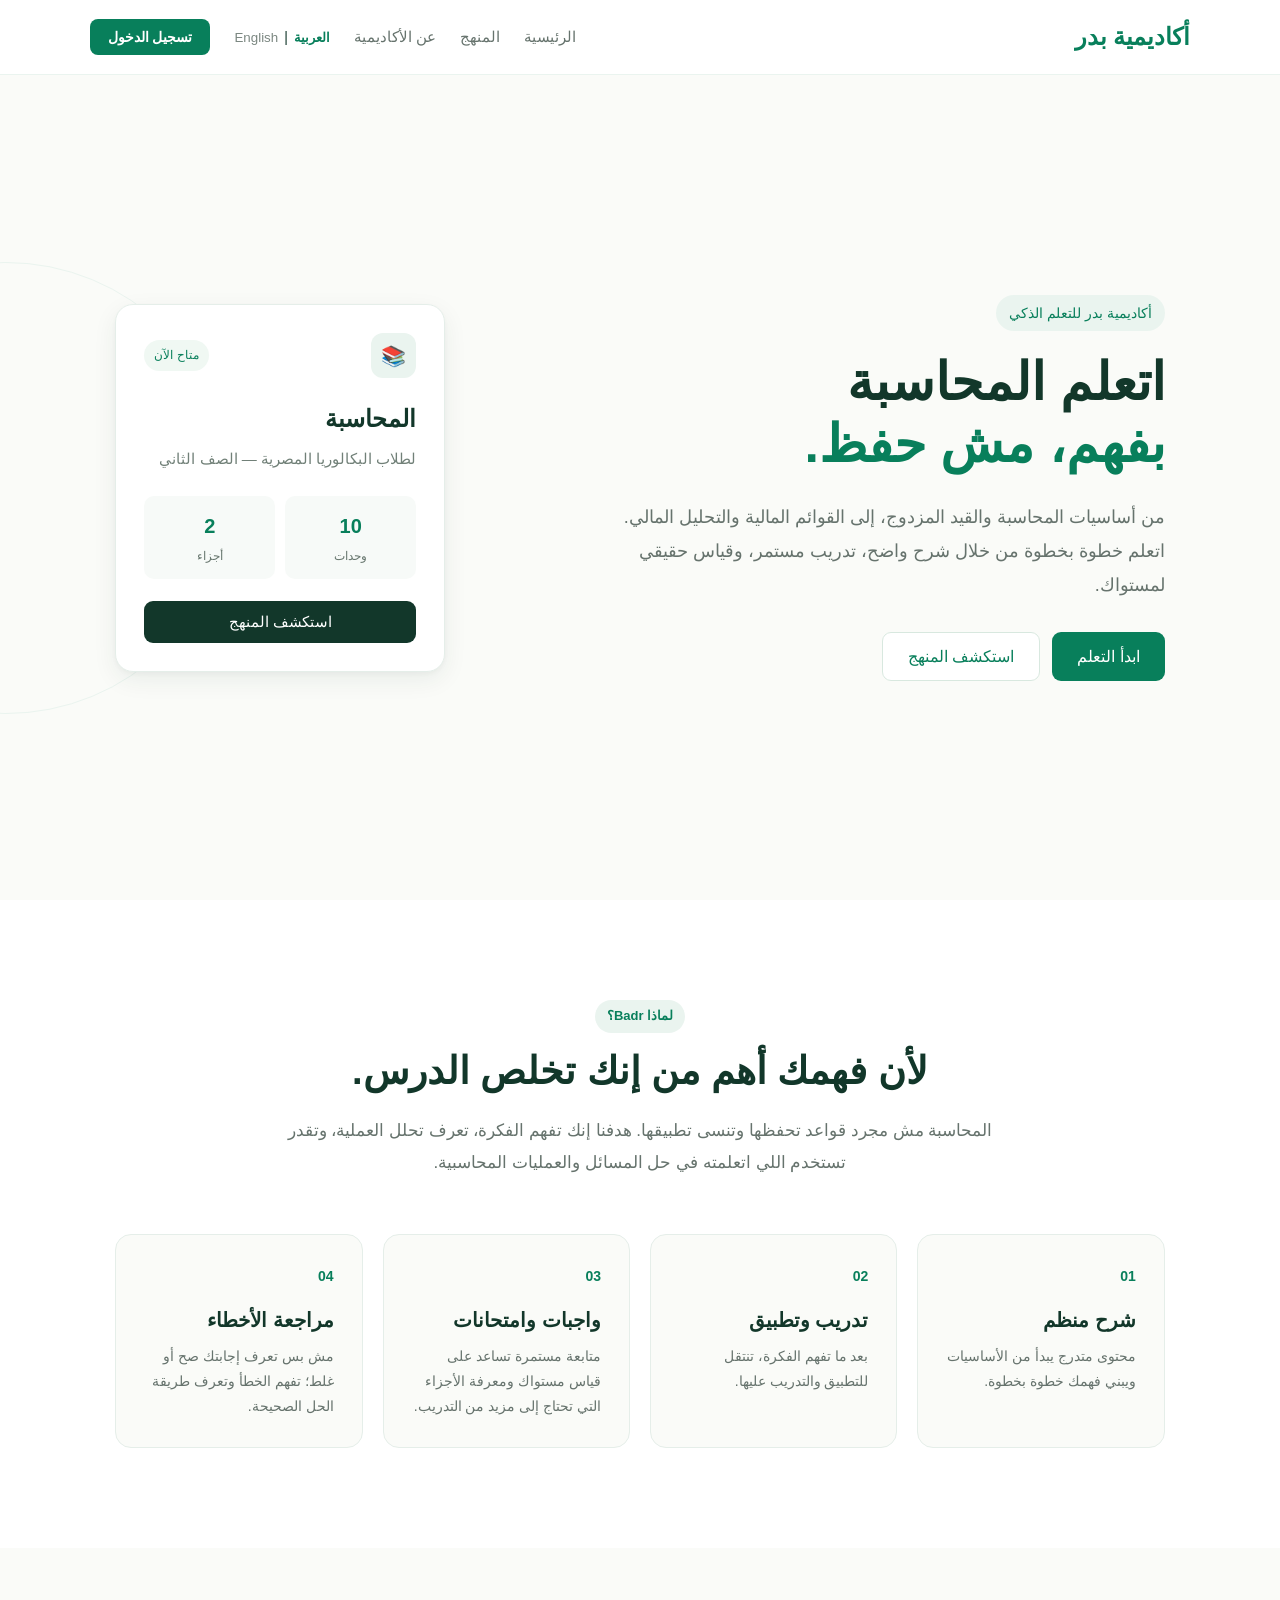
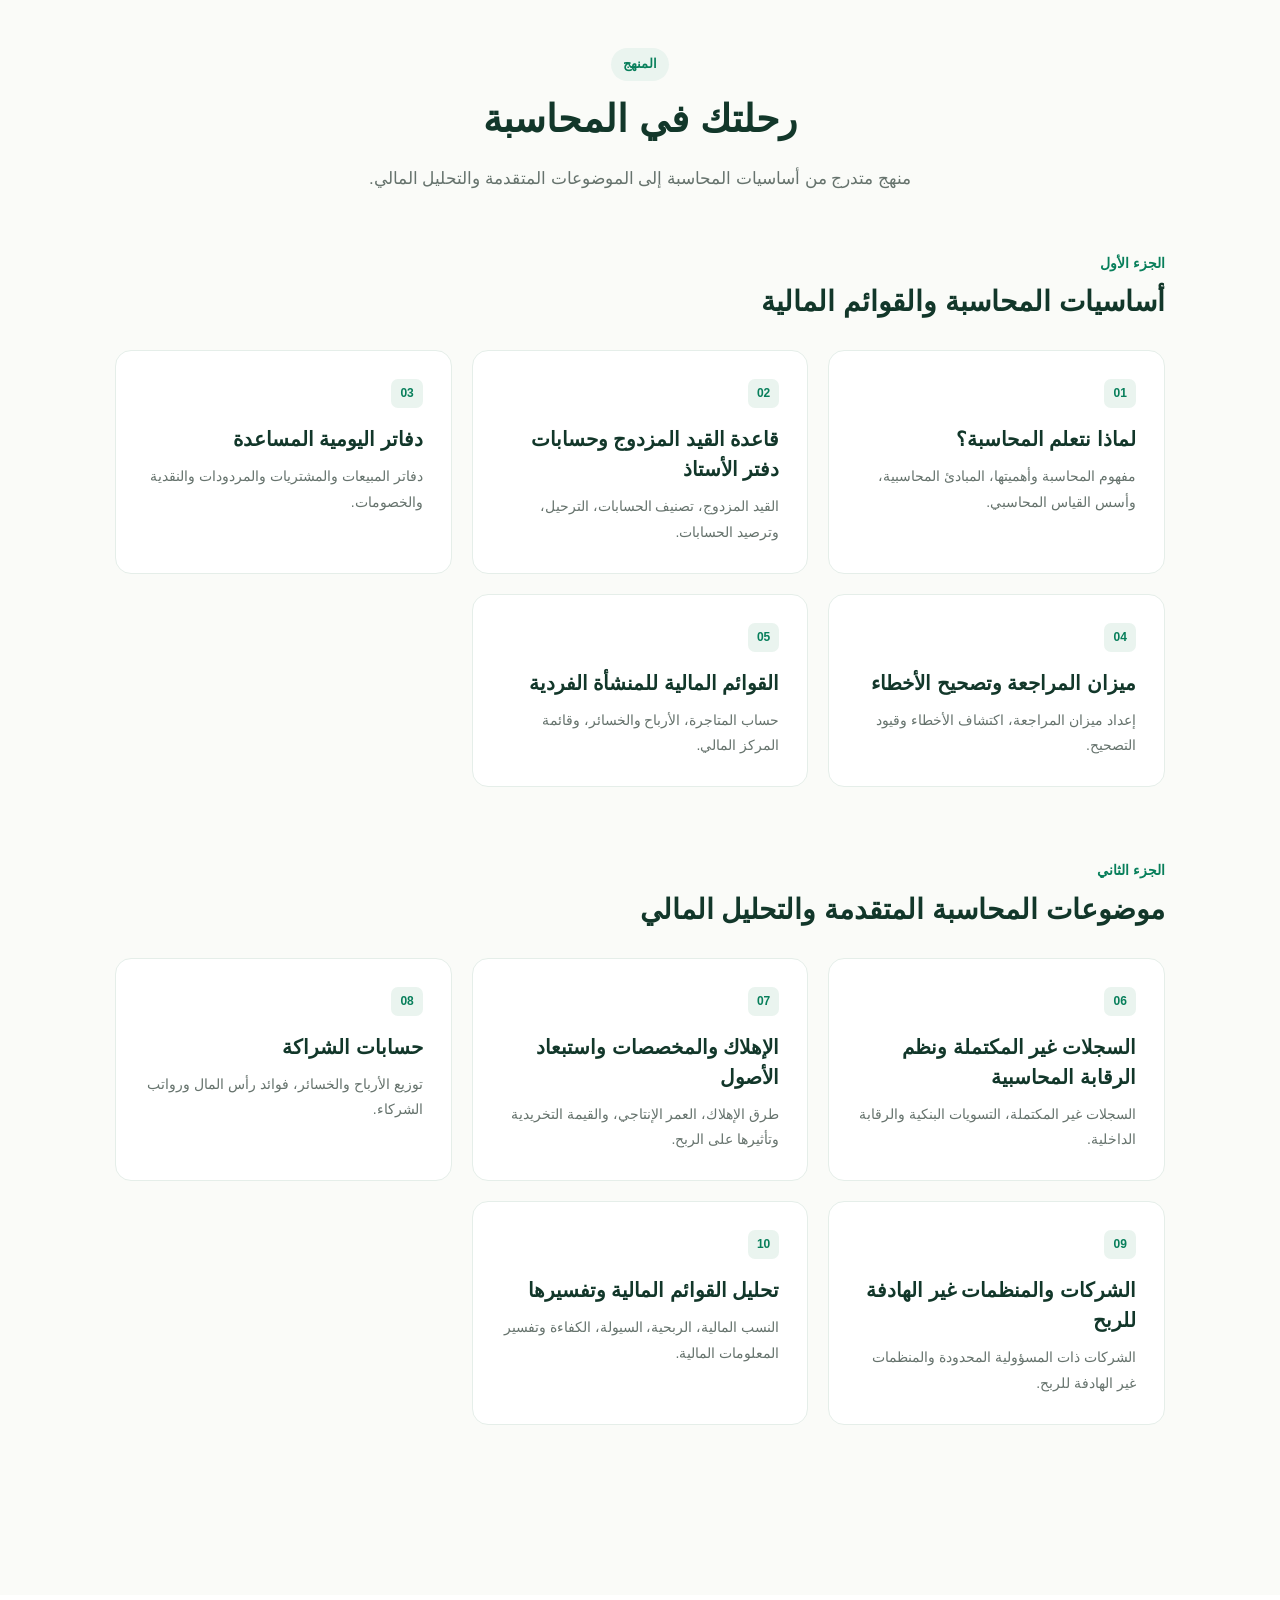
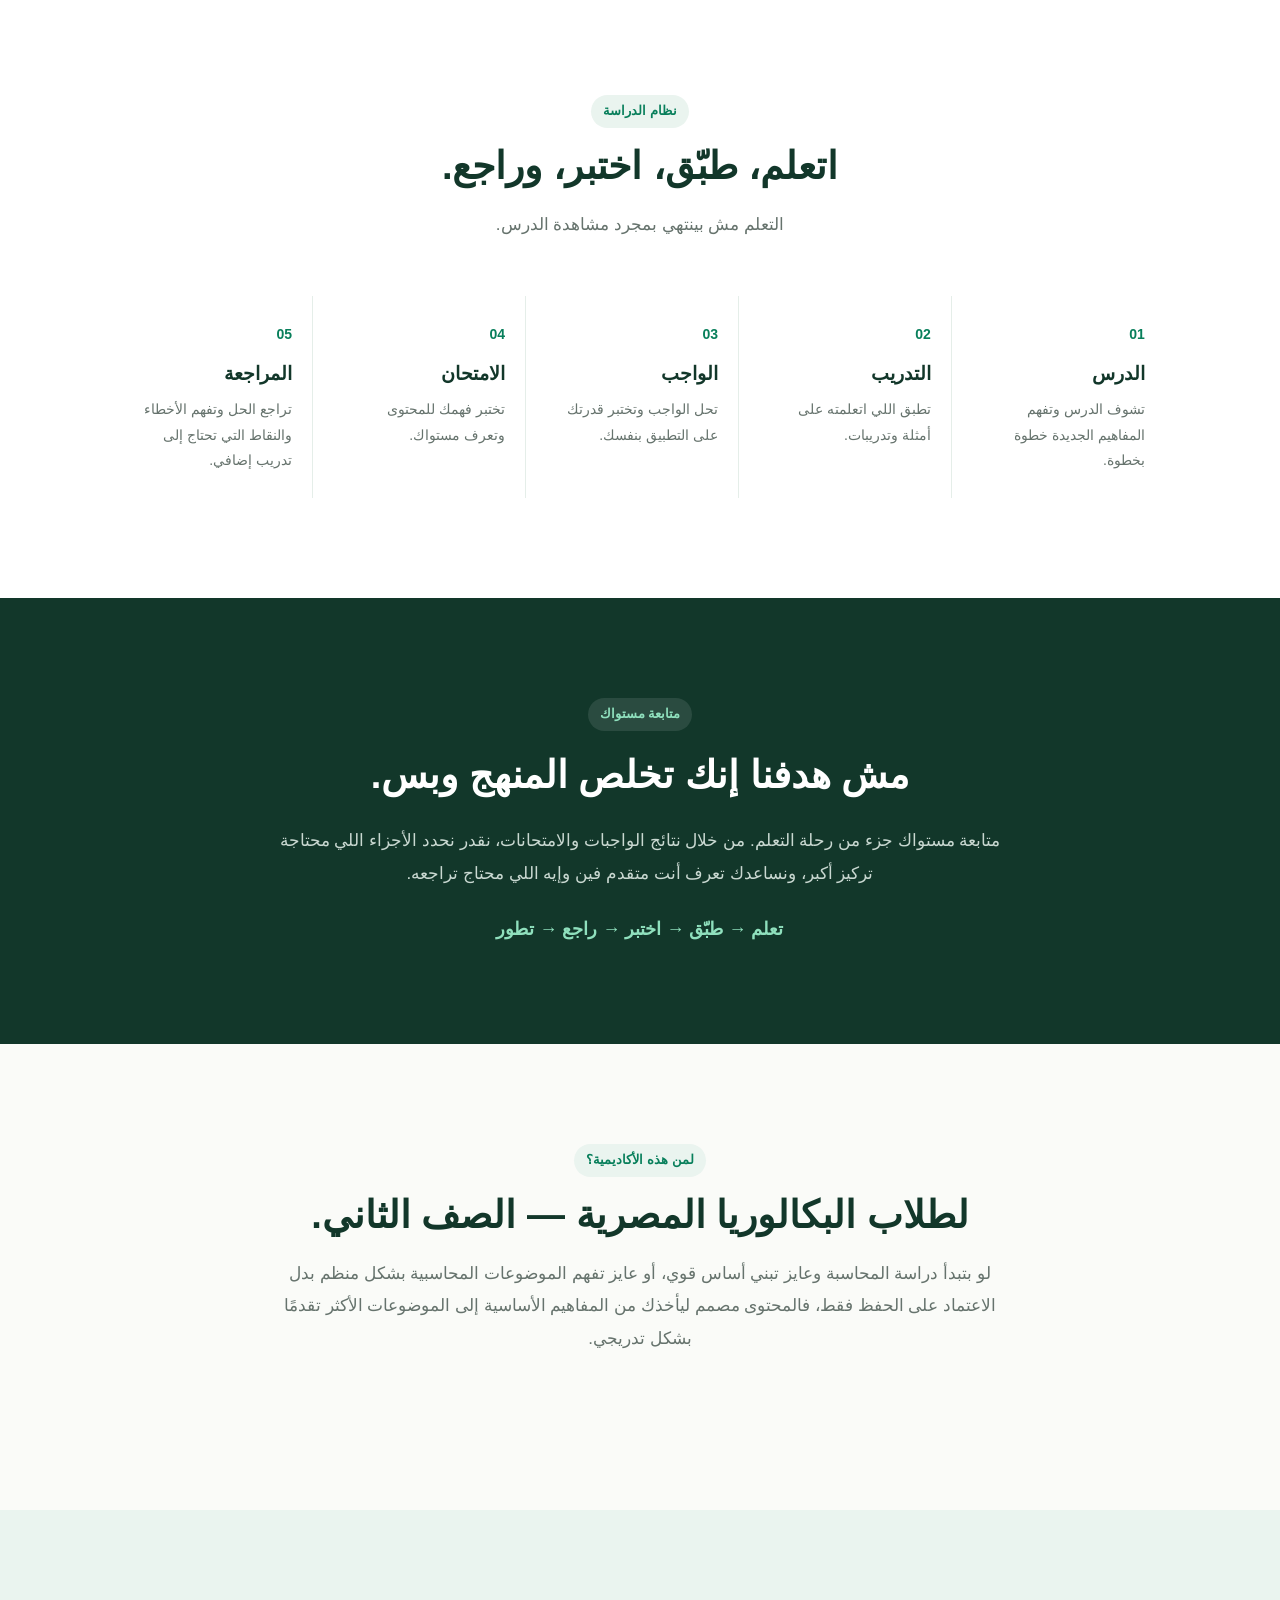
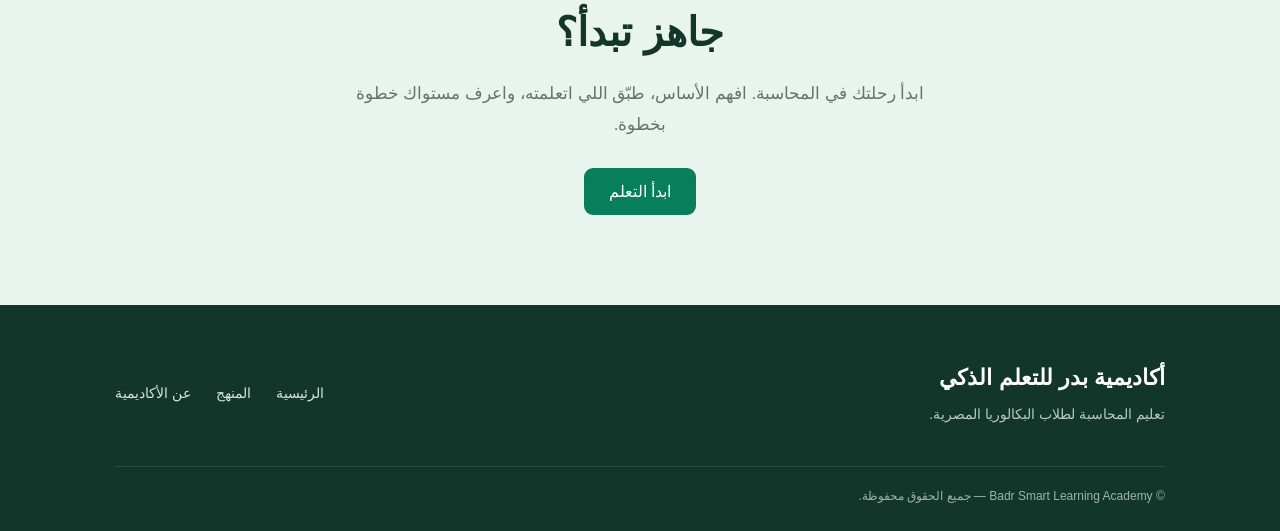
==== index.html @ 712bd7b2 "update index.html" ====
<!DOCTYPE html>
<html lang="ar" dir="rtl">

<head>

    <meta charset="UTF-8">

    <meta name="viewport" content="width=device-width, initial-scale=1.0">

    <title>أكاديمية بدر للتعلم الذكي</title>

    <meta
        name="description"
        content="أكاديمية بدر للتعلم الذكي - تعلم المحاسبة لطلاب البكالوريا المصرية."
    >

    <link rel="stylesheet" href="css/style.css">

</head>


<body>


    <!-- ================================= -->
    <!-- الهيدر -->
    <!-- ================================= -->

    <header>

        <div class="logo">
            أكاديمية بدر
        </div>

        <nav>

            <a href="#home">
                الرئيسية
            </a>

            <a href="#curriculum">
                المنهج
            </a>

            <a href="#about">
                عن الأكاديمية
            </a>

            <div class="language-switcher">

                <button class="language-active">
                    العربية
                </button>

                <span>|</span>

                <button>
                    English
                </button>

            </div>

            <button class="login-button">
                تسجيل الدخول
            </button>

        </nav>

    </header>



    <main>


        <!-- ================================= -->
        <!-- HERO -->
        <!-- ================================= -->

        <!-- مهم: لا نضيف reveal هنا -->
        <!-- لأن الـHero له Animation مستقل بالفعل -->

        <section class="hero" id="home">


            <div class="hero-content">

                <span class="hero-label">
                    أكاديمية بدر للتعلم الذكي
                </span>

                <h1>
                    اتعلم المحاسبة
                    <br>
                    <span>بفهم، مش حفظ.</span>
                </h1>

                <p>
                    من أساسيات المحاسبة والقيد المزدوج،
                    إلى القوائم المالية والتحليل المالي.
                    اتعلم خطوة بخطوة من خلال شرح واضح،
                    تدريب مستمر، وقياس حقيقي لمستواك.
                </p>

                <div class="hero-actions">

                    <button class="primary-button start-learning-button">
    ابدأ التعلم
</button>
                    <button class="secondary-button" id="explore-curriculum">
    استكشف المنهج
                    </button>

                </div>

            </div>



            <div class="hero-card">

                <div class="card-top">

                    <span class="card-icon">
                        📚
                    </span>

                    <span class="card-status">
                        متاح الآن
                    </span>

                </div>

                <h3>
                    المحاسبة
                </h3>

                <p>
                    لطلاب البكالوريا المصرية
                    — الصف الثاني
                </p>

                <div class="course-info">

                    <div>

                        <strong>
                            10
                        </strong>

                        <span>
                            وحدات
                        </span>

                    </div>

                    <div>

                        <strong>
                            2
                        </strong>

                        <span>
                            أجزاء
                        </span>

                    </div>

                </div>

                <button class="card-button" id="explore-curriculum-card">
    استكشف المنهج
</button>

            </div>

        </section>



        <!-- ================================= -->
        <!-- WHY BADR -->
        <!-- ================================= -->

        <section class="why-badr" id="about">


            <div class="section-heading reveal">

                <span class="section-label">
                    لماذا Badr؟
                </span>

                <h2>
                    لأن فهمك أهم من إنك تخلص الدرس.
                </h2>

                <p>
                    المحاسبة مش مجرد قواعد تحفظها وتنسى تطبيقها.
                    هدفنا إنك تفهم الفكرة، تعرف تحلل العملية،
                    وتقدر تستخدم اللي اتعلمته في حل المسائل
                    والعمليات المحاسبية.
                </p>

            </div>



            <div class="features">


                <article class="feature-card reveal reveal-delay-1">

                    <span class="feature-number">
                        01
                    </span>

                    <h3>
                        شرح منظم
                    </h3>

                    <p>
                        محتوى متدرج يبدأ من الأساسيات
                        ويبني فهمك خطوة بخطوة.
                    </p>

                </article>



                <article class="feature-card reveal reveal-delay-2">

                    <span class="feature-number">
                        02
                    </span>

                    <h3>
                        تدريب وتطبيق
                    </h3>

                    <p>
                        بعد ما تفهم الفكرة، تنتقل للتطبيق
                        والتدريب عليها.
                    </p>

                </article>



                <article class="feature-card reveal reveal-delay-3">

                    <span class="feature-number">
                        03
                    </span>

                    <h3>
                        واجبات وامتحانات
                    </h3>

                    <p>
                        متابعة مستمرة تساعد على قياس مستواك
                        ومعرفة الأجزاء التي تحتاج إلى مزيد من التدريب.
                    </p>

                </article>



                <article class="feature-card reveal">

                    <span class="feature-number">
                        04
                    </span>

                    <h3>
                        مراجعة الأخطاء
                    </h3>

                    <p>
                        مش بس تعرف إجابتك صح أو غلط؛
                        تفهم الخطأ وتعرف طريقة الحل الصحيحة.
                    </p>

                </article>

            </div>

        </section>



        <!-- ================================= -->
        <!-- CURRICULUM -->
        <!-- ================================= -->

        <section class="curriculum" id="curriculum">


            <div class="section-heading reveal">

                <span class="section-label">
                    المنهج
                </span>

                <h2>
                    رحلتك في المحاسبة
                </h2>

                <p>
                    منهج متدرج من أساسيات المحاسبة
                    إلى الموضوعات المتقدمة والتحليل المالي.
                </p>

            </div>



            <div class="curriculum-part reveal">

                <div class="part-heading">

                    <span>
                        الجزء الأول
                    </span>

                    <h3>
                        أساسيات المحاسبة والقوائم المالية
                    </h3>

                </div>



                <div class="units-grid">


                    <article class="unit-card reveal reveal-delay-1">

                        <span class="unit-number">
                            01
                        </span>

                        <h3>
                            لماذا نتعلم المحاسبة؟
                        </h3>

                        <p>
                            مفهوم المحاسبة وأهميتها،
                            المبادئ المحاسبية، وأسس القياس المحاسبي.
                        </p>

                    </article>



                    <article class="unit-card reveal reveal-delay-2">

                        <span class="unit-number">
                            02
                        </span>

                        <h3>
                            قاعدة القيد المزدوج وحسابات دفتر الأستاذ
                        </h3>

                        <p>
                            القيد المزدوج، تصنيف الحسابات،
                            الترحيل، وترصيد الحسابات.
                        </p>

                    </article>



                    <article class="unit-card reveal reveal-delay-3">

                        <span class="unit-number">
                            03
                        </span>

                        <h3>
                            دفاتر اليومية المساعدة
                        </h3>

                        <p>
                            دفاتر المبيعات والمشتريات والمردودات
                            والنقدية والخصومات.
                        </p>

                    </article>



                    <article class="unit-card reveal">

                        <span class="unit-number">
                            04
                        </span>

                        <h3>
                            ميزان المراجعة وتصحيح الأخطاء
                        </h3>

                        <p>
                            إعداد ميزان المراجعة،
                            اكتشاف الأخطاء وقيود التصحيح.
                        </p>

                    </article>



                    <article class="unit-card reveal">

                        <span class="unit-number">
                            05
                        </span>

                        <h3>
                            القوائم المالية للمنشأة الفردية
                        </h3>

                        <p>
                            حساب المتاجرة، الأرباح والخسائر،
                            وقائمة المركز المالي.
                        </p>

                    </article>

                </div>

            </div>



            <div class="curriculum-part reveal">

                <div class="part-heading">

                    <span>
                        الجزء الثاني
                    </span>

                    <h3>
                        موضوعات المحاسبة المتقدمة والتحليل المالي
                    </h3>

                </div>



                <div class="units-grid">


                    <article class="unit-card reveal reveal-delay-1">

                        <span class="unit-number">
                            06
                        </span>

                        <h3>
                            السجلات غير المكتملة ونظم الرقابة المحاسبية
                        </h3>

                        <p>
                            السجلات غير المكتملة،
                            التسويات البنكية والرقابة الداخلية.
                        </p>

                    </article>



                    <article class="unit-card reveal reveal-delay-2">

                        <span class="unit-number">
                            07
                        </span>

                        <h3>
                            الإهلاك والمخصصات واستبعاد الأصول
                        </h3>

                        <p>
                            طرق الإهلاك، العمر الإنتاجي،
                            والقيمة التخريدية وتأثيرها على الربح.
                        </p>

                    </article>



                    <article class="unit-card reveal reveal-delay-3">

                        <span class="unit-number">
                            08
                        </span>

                        <h3>
                            حسابات الشراكة
                        </h3>

                        <p>
                            توزيع الأرباح والخسائر،
                            فوائد رأس المال ورواتب الشركاء.
                        </p>

                    </article>



                    <article class="unit-card reveal">

                        <span class="unit-number">
                            09
                        </span>

                        <h3>
                            الشركات والمنظمات غير الهادفة للربح
                        </h3>

                        <p>
                            الشركات ذات المسؤولية المحدودة
                            والمنظمات غير الهادفة للربح.
                        </p>

                    </article>



                    <article class="unit-card reveal">

                        <span class="unit-number">
                            10
                        </span>

                        <h3>
                            تحليل القوائم المالية وتفسيرها
                        </h3>

                        <p>
                            النسب المالية، الربحية، السيولة،
                            الكفاءة وتفسير المعلومات المالية.
                        </p>

                    </article>

                </div>

            </div>

        </section>



        <!-- ================================= -->
        <!-- STUDY SYSTEM -->
        <!-- ================================= -->

        <section class="study-system">


            <div class="section-heading reveal">

                <span class="section-label">
                    نظام الدراسة
                </span>

                <h2>
                    اتعلم، طبّق، اختبر، وراجع.
                </h2>

                <p>
                    التعلم مش بينتهي بمجرد مشاهدة الدرس.
                </p>

            </div>



            <div class="study-steps">


                <article class="study-step reveal reveal-delay-1">

                    <span>
                        01
                    </span>

                    <h3>
                        الدرس
                    </h3>

                    <p>
                        تشوف الدرس وتفهم المفاهيم الجديدة
                        خطوة بخطوة.
                    </p>

                </article>



                <article class="study-step reveal reveal-delay-2">

                    <span>
                        02
                    </span>

                    <h3>
                        التدريب
                    </h3>

                    <p>
                        تطبق اللي اتعلمته على أمثلة وتدريبات.
                    </p>

                </article>



                <article class="study-step reveal reveal-delay-3">

                    <span>
                        03
                    </span>

                    <h3>
                        الواجب
                    </h3>

                    <p>
                        تحل الواجب وتختبر قدرتك
                        على التطبيق بنفسك.
                    </p>

                </article>



                <article class="study-step reveal">

                    <span>
                        04
                    </span>

                    <h3>
                        الامتحان
                    </h3>

                    <p>
                        تختبر فهمك للمحتوى وتعرف مستواك.
                    </p>

                </article>



                <article class="study-step reveal">

                    <span>
                        05
                    </span>

                    <h3>
                        المراجعة
                    </h3>

                    <p>
                        تراجع الحل وتفهم الأخطاء
                        والنقاط التي تحتاج إلى تدريب إضافي.
                    </p>

                </article>

            </div>

        </section>



        <!-- ================================= -->
        <!-- PROGRESS -->
        <!-- ================================= -->

        <section class="progress-section">


            <div class="progress-content reveal">

                <span class="section-label">
                    متابعة مستواك
                </span>

                <h2>
                    مش هدفنا إنك تخلص المنهج وبس.
                </h2>

                <p>
                    متابعة مستواك جزء من رحلة التعلم.
                    من خلال نتائج الواجبات والامتحانات،
                    نقدر نحدد الأجزاء اللي محتاجة تركيز أكبر،
                    ونساعدك تعرف أنت متقدم فين وإيه اللي محتاج تراجعه.
                </p>

                <strong>
                    تعلم → طبّق → اختبر → راجع → تطور
                </strong>

            </div>

        </section>



        <!-- ================================= -->
        <!-- WHO IS IT FOR -->
        <!-- ================================= -->

        <section class="students-section">


            <div class="section-heading reveal">

                <span class="section-label">
                    لمن هذه الأكاديمية؟
                </span>

                <h2>
                    لطلاب البكالوريا المصرية — الصف الثاني.
                </h2>

                <p>
                    لو بتبدأ دراسة المحاسبة وعايز تبني أساس قوي،
                    أو عايز تفهم الموضوعات المحاسبية بشكل منظم
                    بدل الاعتماد على الحفظ فقط، فالمحتوى مصمم
                    ليأخذك من المفاهيم الأساسية إلى الموضوعات
                    الأكثر تقدمًا بشكل تدريجي.
                </p>

            </div>

        </section>



        <!-- ================================= -->
        <!-- CTA -->
        <!-- ================================= -->

        <section class="final-cta reveal">

            <h2>
                جاهز تبدأ؟
            </h2>

            <p>
                ابدأ رحلتك في المحاسبة.
                افهم الأساس، طبّق اللي اتعلمته،
                واعرف مستواك خطوة بخطوة.
            </p>

            <button class="primary-button start-learning-button">
    ابدأ التعلم
</button>

        </section>


    </main>



    <!-- ================================= -->
    <!-- FOOTER -->
    <!-- ================================= -->

    <footer>

        <div class="footer-brand">

            <h3>
                أكاديمية بدر للتعلم الذكي
            </h3>

            <p>
                تعليم المحاسبة لطلاب البكالوريا المصرية.
            </p>

        </div>



        <div class="footer-links">

            <a href="#home">
                الرئيسية
            </a>

            <a href="#curriculum">
                المنهج
            </a>

            <a href="#about">
                عن الأكاديمية
            </a>

        </div>



        <div class="footer-bottom">

            <p>
                © Badr Smart Learning Academy — جميع الحقوق محفوظة.
            </p>

        </div>

    </footer>

  <!-- ================================= -->
<!-- LOGIN MODAL -->
<!-- ================================= -->

<div class="auth-modal" id="auth-modal">

    <div class="auth-overlay" id="auth-overlay"></div>

    <div class="auth-card">

        <button class="auth-close" id="auth-close">
            ×
        </button>

        <span class="section-label">
            أكاديمية بدر
        </span>

        <h2>
            ابدأ رحلتك في المحاسبة
        </h2>

        <p>
            سجل دخولك للوصول إلى دروسك وواجباتك ونتائجك.
        </p>

        <form id="login-form">

            <label for="student-email">
                البريد الإلكتروني
            </label>

            <input
                type="email"
                id="student-email"
                placeholder="أدخل بريدك الإلكتروني"
                required
            >

            <label for="student-password">
                كلمة المرور
            </label>

            <input
                type="password"
                id="student-password"
                placeholder="أدخل كلمة المرور"
                required
            >

            <button
                type="submit"
                class="primary-button auth-submit"
            >
                تسجيل الدخول
            </button>

        </form>

        <p class="auth-note">
            ليس لديك حساب؟ سيتم فتح التسجيل قريبًا.
        </p>

    </div>

</div>
  

    <script src="js/app.js"></script>

</body>
</html>
---- css/style.css ----
/* ================================================= */
/* 1. الإعدادات الأساسية */
/* ================================================= */

* {
    box-sizing: border-box;
}

html {
    scroll-behavior: smooth;
}

body {
    margin: 0;
    background-color: #FAFBF8;
    color: #12372A;
    font-family: Arial, sans-serif;
    line-height: 1.6;
}


/* ================================================= */
/* 2. الهيدر */
/* ================================================= */

header {
    position: sticky;
    top: 0;
    z-index: 1000;

    background-color: rgba(255, 255, 255, 0.96);

    padding: 18px 7%;

    display: flex;
    justify-content: space-between;
    align-items: center;

    border-bottom: 1px solid #EAF4EF;

    backdrop-filter: blur(10px);

    animation: headerReveal 0.55s ease forwards;
}

.logo {
    font-size: 24px;
    font-weight: bold;
    color: #087F5B;
}

nav {
    display: flex;
    align-items: center;
    gap: 24px;
}

nav > a {
    text-decoration: none;
    color: #66736D;
    font-size: 15px;

    transition: color 0.2s ease;
}

nav > a:hover {
    color: #087F5B;
}


/* ================================================= */
/* 3. اللغة */
/* ================================================= */

.language-switcher {
    display: flex;
    align-items: center;
    gap: 6px;

    font-size: 14px;
}

.language-switcher button {
    background: none;
    border: none;
    padding: 0;

    cursor: pointer;

    color: #7B8781;
    font-family: inherit;

    transition: color 0.2s ease;
}

.language-switcher button:hover,
.language-switcher .language-active {
    color: #087F5B;
}

.language-switcher .language-active {
    font-weight: bold;
}


/* ================================================= */
/* 4. الأزرار العامة */
/* ================================================= */

button {
    font-family: inherit;
}


/* زر ابدأ التعلم */

.primary-button {
    background-color: #087F5B;
    color: white;

    border: none;

    padding: 14px 25px;

    border-radius: 9px;

    font-size: 16px;
    cursor: pointer;

    transition:
        background-color 0.2s ease,
        transform 0.2s ease,
        box-shadow 0.2s ease;
}

.primary-button:hover {
    background-color: #066B4D;

    transform: translateY(-2px);

    box-shadow:
        0 8px 18px rgba(8, 127, 91, 0.18);
}

.primary-button:active {
    transform: translateY(0);
}


/* زر استكشف المنهج */

.secondary-button {
    background-color: white;
    color: #087F5B;

    border: 1px solid #D8E8DF;

    padding: 14px 25px;

    border-radius: 9px;

    font-size: 16px;
    cursor: pointer;

    transition:
        background-color 0.2s ease,
        transform 0.2s ease,
        box-shadow 0.2s ease;
}

.secondary-button:hover {
    background-color: #F0F7F3;

    transform: translateY(-2px);

    box-shadow:
        0 6px 14px rgba(18, 55, 42, 0.06);
}


/* ================================================= */
/* 5. زر تسجيل الدخول في الـNavbar */
/* ================================================= */

.login-button {
    background-color: #087F5B;
    color: white;

    border: none;

    padding: 10px 18px;

    border-radius: 8px;

    font-size: 14px;
    font-weight: 600;

    cursor: pointer;

    transition:
        background-color 0.2s ease,
        transform 0.2s ease,
        box-shadow 0.2s ease;
}

.login-button:hover {
    background-color: #066B4D;

    transform: translateY(-2px);

    box-shadow:
        0 6px 14px rgba(8, 127, 91, 0.16);
}

.login-button:active {
    transform: translateY(0);
}


/* ================================================= */
/* 6. Hero */
/* ================================================= */

.hero {
    min-height: calc(100vh - 75px);

    display: flex;
    align-items: center;
    justify-content: space-between;

    gap: 80px;

    padding: 70px 9%;

    position: relative;
    overflow: hidden;
}

.hero::before {
    content: "";

    position: absolute;

    width: 450px;
    height: 450px;

    border: 1px solid #EAF4EF;

    border-radius: 50%;

    left: -220px;
    top: 50%;

    transform: translateY(-50%);

    pointer-events: none;
}

.hero-content {
    max-width: 620px;

    position: relative;
    z-index: 1;
}

.hero-label {
    display: inline-block;

    background-color: #EAF4EF;
    color: #087F5B;

    padding: 7px 13px;

    border-radius: 20px;

    font-size: 14px;

    margin-bottom: 20px;

    opacity: 0;

    animation:
        fadeUp 0.55s ease forwards;

    animation-delay: 0.15s;
}

.hero h1 {
    margin: 0;

    font-size: 52px;

    line-height: 1.2;

    color: #12372A;

    opacity: 0;

    animation:
        fadeUp 0.55s ease forwards;

    animation-delay: 0.25s;
}

.hero h1 span {
    color: #087F5B;
}

.hero-content > p {
    font-size: 18px;

    line-height: 1.9;

    color: #66736D;

    max-width: 550px;

    margin: 24px 0 30px;

    opacity: 0;

    animation:
        fadeUp 0.55s ease forwards;

    animation-delay: 0.35s;
}

.hero-actions {
    display: flex;

    gap: 12px;

    opacity: 0;

    animation:
        fadeUp 0.55s ease forwards;

    animation-delay: 0.45s;
}


/* ================================================= */
/* 7. Hero Card */
/* ================================================= */

.hero-card {
    width: 330px;

    flex-shrink: 0;

    background-color: white;

    padding: 28px;

    border-radius: 18px;

    border: 1px solid #E5EEE9;

    box-shadow:
        0 8px 25px rgba(18, 55, 42, 0.07),
        0 2px 6px rgba(18, 55, 42, 0.04);

    opacity: 0;

    animation:
        cardReveal 0.65s ease forwards;

    animation-delay: 0.3s;

    transition:
        transform 0.25s ease,
        box-shadow 0.25s ease;
}

.hero-card:hover {
    transform: translateY(-5px);

    box-shadow:
        0 14px 35px rgba(18, 55, 42, 0.10),
        0 4px 10px rgba(18, 55, 42, 0.05);
}

.card-top {
    display: flex;

    align-items: center;
    justify-content: space-between;

    margin-bottom: 22px;
}

.card-icon {
    width: 45px;
    height: 45px;

    display: flex;
    align-items: center;
    justify-content: center;

    background-color: #EAF4EF;

    border-radius: 12px;

    font-size: 20px;
}

.card-status {
    color: #087F5B;

    background-color: #F0F8F3;

    padding: 6px 10px;

    border-radius: 20px;

    font-size: 12px;
}

.hero-card h3 {
    margin: 0 0 8px;

    font-size: 24px;

    color: #12372A;
}

.hero-card > p {
    margin: 0 0 25px;

    color: #718078;

    font-size: 15px;
}

.course-info {
    display: flex;

    gap: 10px;

    margin-bottom: 22px;
}

.course-info > div {
    flex: 1;

    background-color: #F7FAF8;

    padding: 14px;

    border-radius: 10px;

    text-align: center;
}

.course-info strong {
    display: block;

    font-size: 20px;

    color: #087F5B;

    margin-bottom: 5px;
}

.course-info span {
    display: block;

    font-size: 12px;

    color: #68776F;

    line-height: 1.5;
}

.card-button {
    width: 100%;

    padding: 12px;

    background-color: #12372A;

    color: white;

    border: none;

    border-radius: 9px;

    cursor: pointer;

    font-size: 15px;

    transition:
        background-color 0.2s ease,
        transform 0.2s ease;
}

.card-button:hover {
    background-color: #1C4A39;

    transform: translateY(-2px);
}


/* ================================================= */
/* 8. إعدادات الـSections المشتركة */
/* ================================================= */

.why-badr,
.curriculum,
.study-system,
.progress-section,
.students-section {
    padding: 100px 9%;
}

.section-heading {
    max-width: 720px;

    margin: 0 auto 55px;

    text-align: center;
}

.section-label {
    display: inline-block;

    color: #087F5B;

    background-color: #EAF4EF;

    padding: 6px 12px;

    border-radius: 20px;

    font-size: 13px;

    font-weight: bold;

    margin-bottom: 14px;
}

.section-heading h2 {
    margin: 0 0 18px;

    color: #12372A;

    font-size: 38px;

    line-height: 1.3;
}

.section-heading > p {
    margin: 0;

    color: #66736D;

    font-size: 17px;

    line-height: 1.9;
}


/* ================================================= */
/* 9. لماذا Badr */
/* ================================================= */

.why-badr {
    background-color: white;
}

.features {
    display: grid;

    grid-template-columns: repeat(4, 1fr);

    gap: 20px;
}

.feature-card {
    padding: 28px;

    border: 1px solid #E5EEE9;

    border-radius: 16px;

    background-color: #FAFBF8;

    transition:
        transform 0.25s ease,
        box-shadow 0.25s ease;
}

.feature-card:hover {
    transform: translateY(-5px);

    box-shadow:
        0 12px 28px rgba(18, 55, 42, 0.07);
}

.feature-number {
    color: #087F5B;

    font-weight: bold;

    font-size: 14px;
}

.feature-card h3 {
    margin: 15px 0 8px;

    font-size: 20px;

    color: #12372A;
}

.feature-card p {
    margin: 0;

    color: #66736D;

    line-height: 1.8;

    font-size: 14px;
}


/* ================================================= */
/* 10. المنهج */
/* ================================================= */

.curriculum {
    background-color: #FAFBF8;
}

.curriculum-part {
    margin-bottom: 70px;
}

.part-heading {
    margin-bottom: 25px;
}

.part-heading > span {
    color: #087F5B;

    font-size: 14px;

    font-weight: bold;
}

.part-heading h3 {
    margin: 5px 0 0;

    font-size: 28px;

    color: #12372A;
}

.units-grid {
    display: grid;

    grid-template-columns: repeat(3, 1fr);

    gap: 20px;
}

.unit-card {
    background-color: white;

    padding: 28px;

    border: 1px solid #E5EEE9;

    border-radius: 16px;

    transition:
        transform 0.25s ease,
        box-shadow 0.25s ease;
}

.unit-card:hover {
    transform: translateY(-5px);

    box-shadow:
        0 12px 28px rgba(18, 55, 42, 0.07);
}

.unit-number {
    display: inline-block;

    color: #087F5B;

    background-color: #EAF4EF;

    padding: 5px 9px;

    border-radius: 7px;

    font-size: 12px;

    font-weight: bold;
}

.unit-card h3 {
    margin: 16px 0 10px;

    font-size: 20px;

    line-height: 1.5;

    color: #12372A;
}

.unit-card p {
    margin: 0;

    color: #66736D;

    font-size: 14px;

    line-height: 1.8;
}


/* ================================================= */
/* 11. نظام الدراسة */
/* ================================================= */

.study-system {
    background-color: white;
}

.study-steps {
    display: grid;

    grid-template-columns: repeat(5, 1fr);

    gap: 15px;
}

.study-step {
    padding: 25px 20px;

    border-right: 1px solid #E5EEE9;
}

.study-step:first-child {
    border-right: none;
}

.study-step > span {
    color: #087F5B;

    font-weight: bold;

    font-size: 14px;
}

.study-step h3 {
    margin: 12px 0 8px;

    color: #12372A;

    font-size: 19px;
}

.study-step p {
    margin: 0;

    color: #66736D;

    font-size: 14px;

    line-height: 1.8;
}


/* ================================================= */
/* 12. متابعة المستوى */
/* ================================================= */

.progress-section {
    background-color: #12372A;

    color: white;

    position: relative;

    overflow: hidden;
}

.progress-content {
    max-width: 750px;

    margin: auto;

    text-align: center;
}

.progress-content .section-label {
    background-color: rgba(255, 255, 255, 0.1);

    color: #8FE0BD;
}

.progress-content h2 {
    margin: 0 0 20px;

    font-size: 38px;
}

.progress-content p {
    color: #C9D8D1;

    font-size: 17px;

    line-height: 1.9;

    margin-bottom: 25px;
}

.progress-content strong {
    color: #8FE0BD;

    font-size: 18px;
}


/* ================================================= */
/* 13. لمن الأكاديمية؟ */
/* ================================================= */

.students-section {
    background-color: #FAFBF8;
}


/* ================================================= */
/* 14. CTA النهائي */
/* ================================================= */

.final-cta {
    padding: 90px 9%;

    text-align: center;

    background-color: #EAF4EF;
}

.final-cta h2 {
    margin: 0 0 15px;

    color: #12372A;

    font-size: 40px;
}

.final-cta p {
    max-width: 600px;

    margin: 0 auto 28px;

    color: #66736D;

    font-size: 17px;

    line-height: 1.8;
}


/* ================================================= */
/* 15. Footer */
/* ================================================= */

footer {
    background-color: #12372A;

    color: white;

    padding: 55px 9% 25px;

    display: grid;

    grid-template-columns: 1fr auto;

    gap: 40px;
}

.footer-brand h3 {
    margin: 0 0 8px;

    font-size: 22px;
}

.footer-brand p {
    margin: 0;

    color: #B8C9C1;

    font-size: 14px;
}

.footer-links {
    display: flex;

    gap: 25px;

    align-items: center;
}

.footer-links a {
    color: #D6E3DD;

    text-decoration: none;

    font-size: 14px;

    transition: color 0.2s ease;
}

.footer-links a:hover {
    color: #8FE0BD;
}

.footer-bottom {
    grid-column: 1 / -1;

    padding-top: 20px;

    border-top:
        1px solid rgba(255, 255, 255, 0.1);
}

.footer-bottom p {
    margin: 0;

    color: #9FB3AA;

    font-size: 12px;
}


/* ================================================= */
/* 16. Animations الأساسية */
/* ================================================= */

@keyframes fadeUp {

    from {
        opacity: 0;

        transform: translateY(18px);
    }

    to {
        opacity: 1;

        transform: translateY(0);
    }
}

@keyframes cardReveal {

    from {
        opacity: 0;

        transform: translateX(30px);
    }

    to {
        opacity: 1;

        transform: translateX(0);
    }
}

@keyframes headerReveal {

    from {
        opacity: 0;

        transform: translateY(-12px);
    }

    to {
        opacity: 1;

        transform: translateY(0);
    }
}


/* ================================================= */
/* 17. Scroll Reveal */
/* ================================================= */

/*
    العناصر اللي عليها .reveal
    تبدأ مخفية قليلًا ثم تظهر عند دخولها الشاشة.
*/

.reveal {
    opacity: 0;

    transform: translateY(20px);

    transition:
        opacity 0.5s ease,
        transform 0.5s ease;
}

.reveal.show {
    opacity: 1;

    transform: translateY(0);
}


/* تأخير بسيط جدًا بين العناصر */

.reveal-delay-1 {
    transition-delay: 0.05s;
}

.reveal-delay-2 {
    transition-delay: 0.10s;
}

.reveal-delay-3 {
    transition-delay: 0.15s;
}
/* ================================================= */
/* AUTH MODAL */
/* ================================================= */

.auth-modal {
    position: fixed;

    inset: 0;

    z-index: 2000;

    display: none;

    align-items: center;
    justify-content: center;

    padding: 20px;
}

.auth-modal.active {
    display: flex;
}

.auth-overlay {
    position: absolute;

    inset: 0;

    background-color: rgba(18, 55, 42, 0.45);

    backdrop-filter: blur(6px);
}

.auth-card {
    position: relative;

    z-index: 1;

    width: 100%;
    max-width: 450px;

    background-color: white;

    padding: 35px;

    border-radius: 20px;

    box-shadow:
        0 20px 60px rgba(18, 55, 42, 0.18);

    animation: authModalReveal 0.3s ease forwards;
}

.auth-close {
    position: absolute;

    top: 15px;
    left: 18px;

    width: 35px;
    height: 35px;

    border: none;

    background-color: #F0F5F2;

    color: #12372A;

    border-radius: 50%;

    font-size: 24px;

    line-height: 1;

    cursor: pointer;

    transition:
        background-color 0.2s ease,
        transform 0.2s ease;
}

.auth-close:hover {
    background-color: #E5EEE9;

    transform: rotate(90deg);
}

.auth-card .section-label {
    margin-bottom: 15px;
}

.auth-card h2 {
    margin: 0 0 12px;

    color: #12372A;

    font-size: 30px;

    line-height: 1.3;
}

.auth-card > p {
    color: #66736D;

    margin: 0 0 25px;

    line-height: 1.8;
}

#login-form {
    display: flex;

    flex-direction: column;

    gap: 10px;
}

#login-form label {
    color: #12372A;

    font-size: 14px;

    font-weight: bold;

    margin-top: 5px;
}

#login-form input {
    width: 100%;

    padding: 13px 14px;

    border: 1px solid #D8E8DF;

    border-radius: 9px;

    background-color: #FAFBF8;

    color: #12372A;

    font-family: inherit;

    font-size: 15px;

    outline: none;

    transition:
        border-color 0.2s ease,
        box-shadow 0.2s ease;
}

#login-form input:focus {
    border-color: #087F5B;

    box-shadow:
        0 0 0 3px rgba(8, 127, 91, 0.10);
}

.auth-submit {
    width: 100%;

    margin-top: 12px;
}

.auth-note {
    text-align: center;

    font-size: 13px !important;

    margin: 18px 0 0 !important;

    color: #7B8781 !important;
}


@keyframes authModalReveal {

    from {
        opacity: 0;

        transform: translateY(15px) scale(0.98);
    }

    to {
        opacity: 1;

        transform: translateY(0) scale(1);
    }
}


/* ================================================= */
/* 18. الموبايل */
/* ================================================= */

@media (max-width: 1000px) {

    .features {
        grid-template-columns: repeat(2, 1fr);
    }

    .units-grid {
        grid-template-columns: repeat(2, 1fr);
    }

    .study-steps {
        grid-template-columns: repeat(2, 1fr);
    }

    .study-step {
        border-right: none;

        border-bottom:
            1px solid #E5EEE9;
    }
}


@media (max-width: 800px) {

    header {
        padding: 16px 5%;
    }

    nav > a {
        display: none;
    }

    nav {
        gap: 12px;
    }

    .login-button {
        padding: 9px 14px;

        font-size: 13px;
    }

    .hero {
        min-height: auto;

        flex-direction: column;

        align-items: stretch;

        padding: 55px 6%;

        gap: 45px;
    }

    .hero h1 {
        font-size: 40px;
    }

    .hero-content > p {
        font-size: 16px;
    }

    .hero-card {
        width: 100%;
    }

    .why-badr,
    .curriculum,
    .study-system,
    .progress-section,
    .students-section {
        padding: 75px 6%;
    }

    .section-heading h2 {
        font-size: 30px;
    }

    .features,
    .units-grid {
        grid-template-columns: 1fr;
    }

    .study-steps {
        grid-template-columns: 1fr;
    }

    .final-cta {
        padding: 70px 6%;
    }

    .final-cta h2 {
        font-size: 32px;
    }

    footer {
        padding: 45px 6% 25px;

        grid-template-columns: 1fr;
    }

    .footer-links {
        flex-wrap: wrap;
    } 
  .auth-card {
    padding: 30px 22px;
}

.auth-card h2 {
    font-size: 25px;
}
}


/* ================================================= */
/* 19. تقليل الحركة */
/* ================================================= */

@media (prefers-reduced-motion: reduce) {

    *,
    *::before,
    *::after {

        animation-duration: 0.01ms !important;

        animation-iteration-count: 1 !important;

        transition-duration: 0.01ms !important;

        scroll-behavior: auto !important;
    }
}
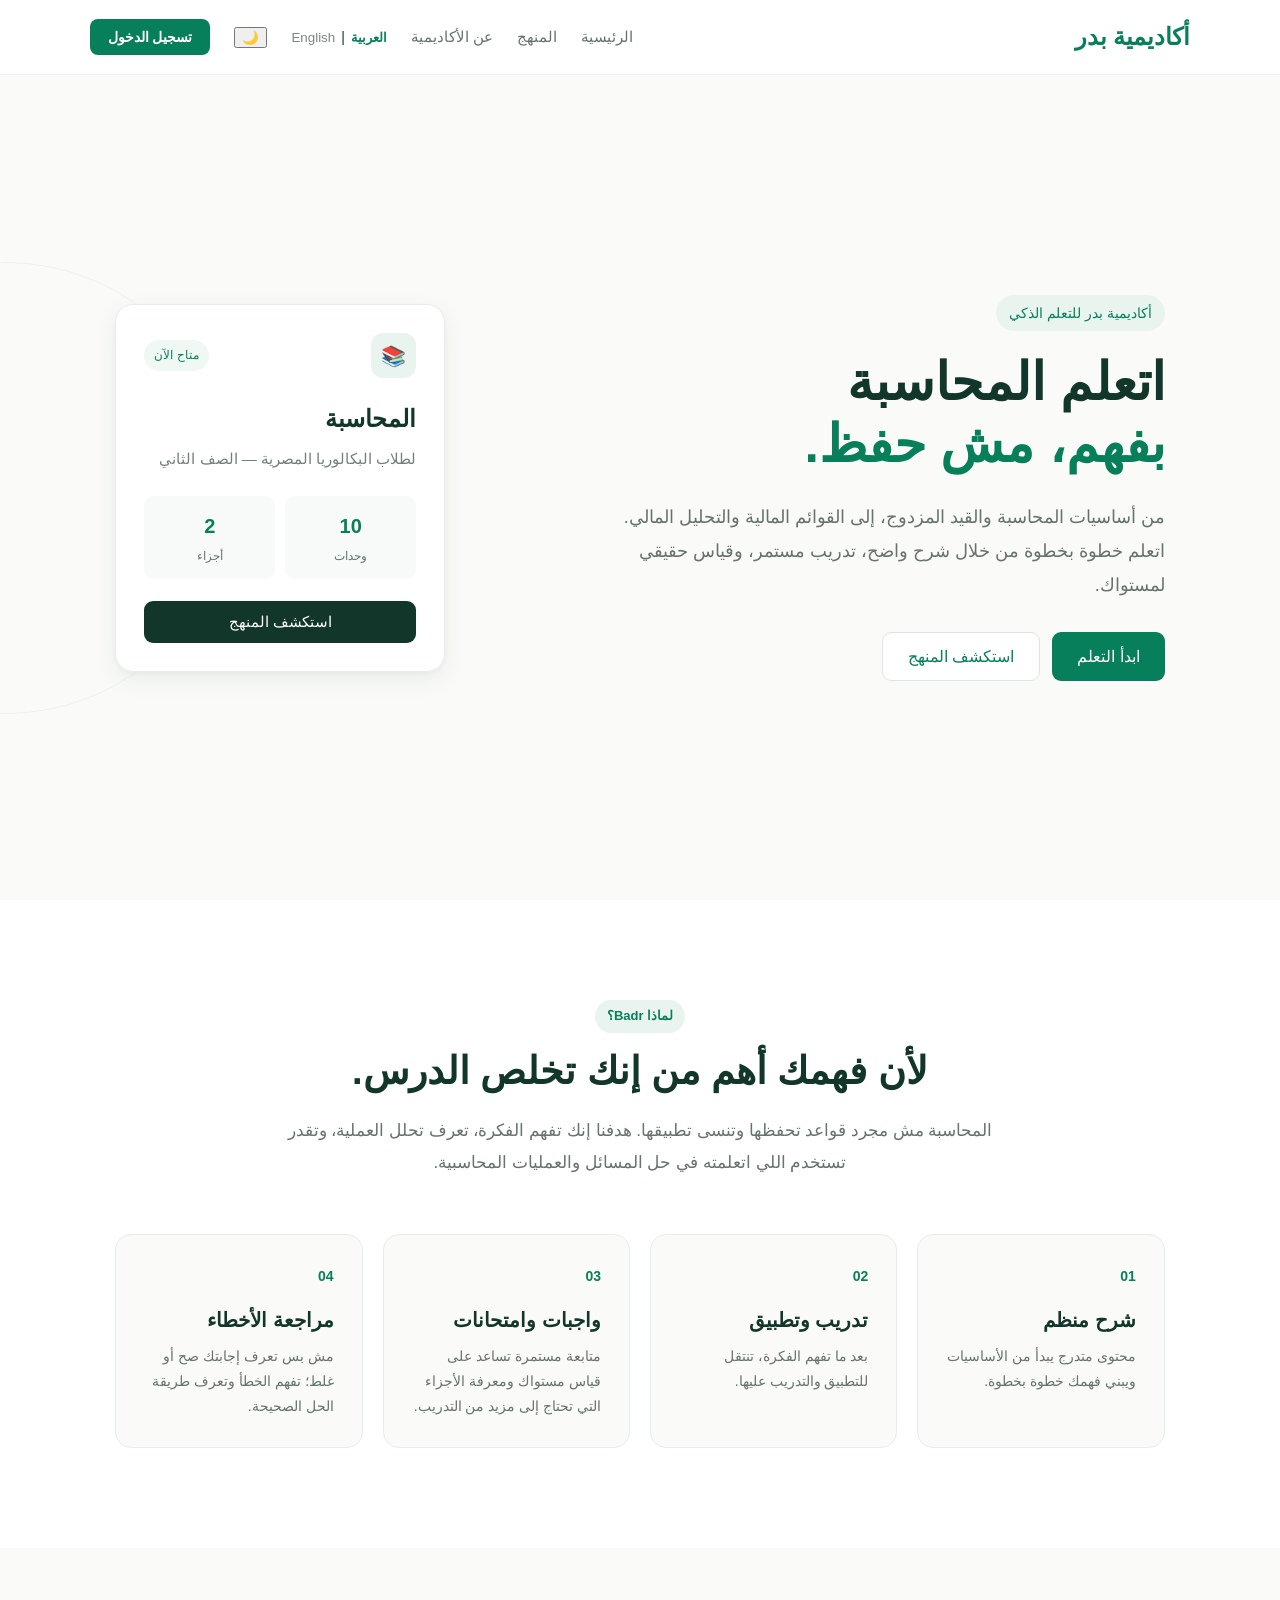
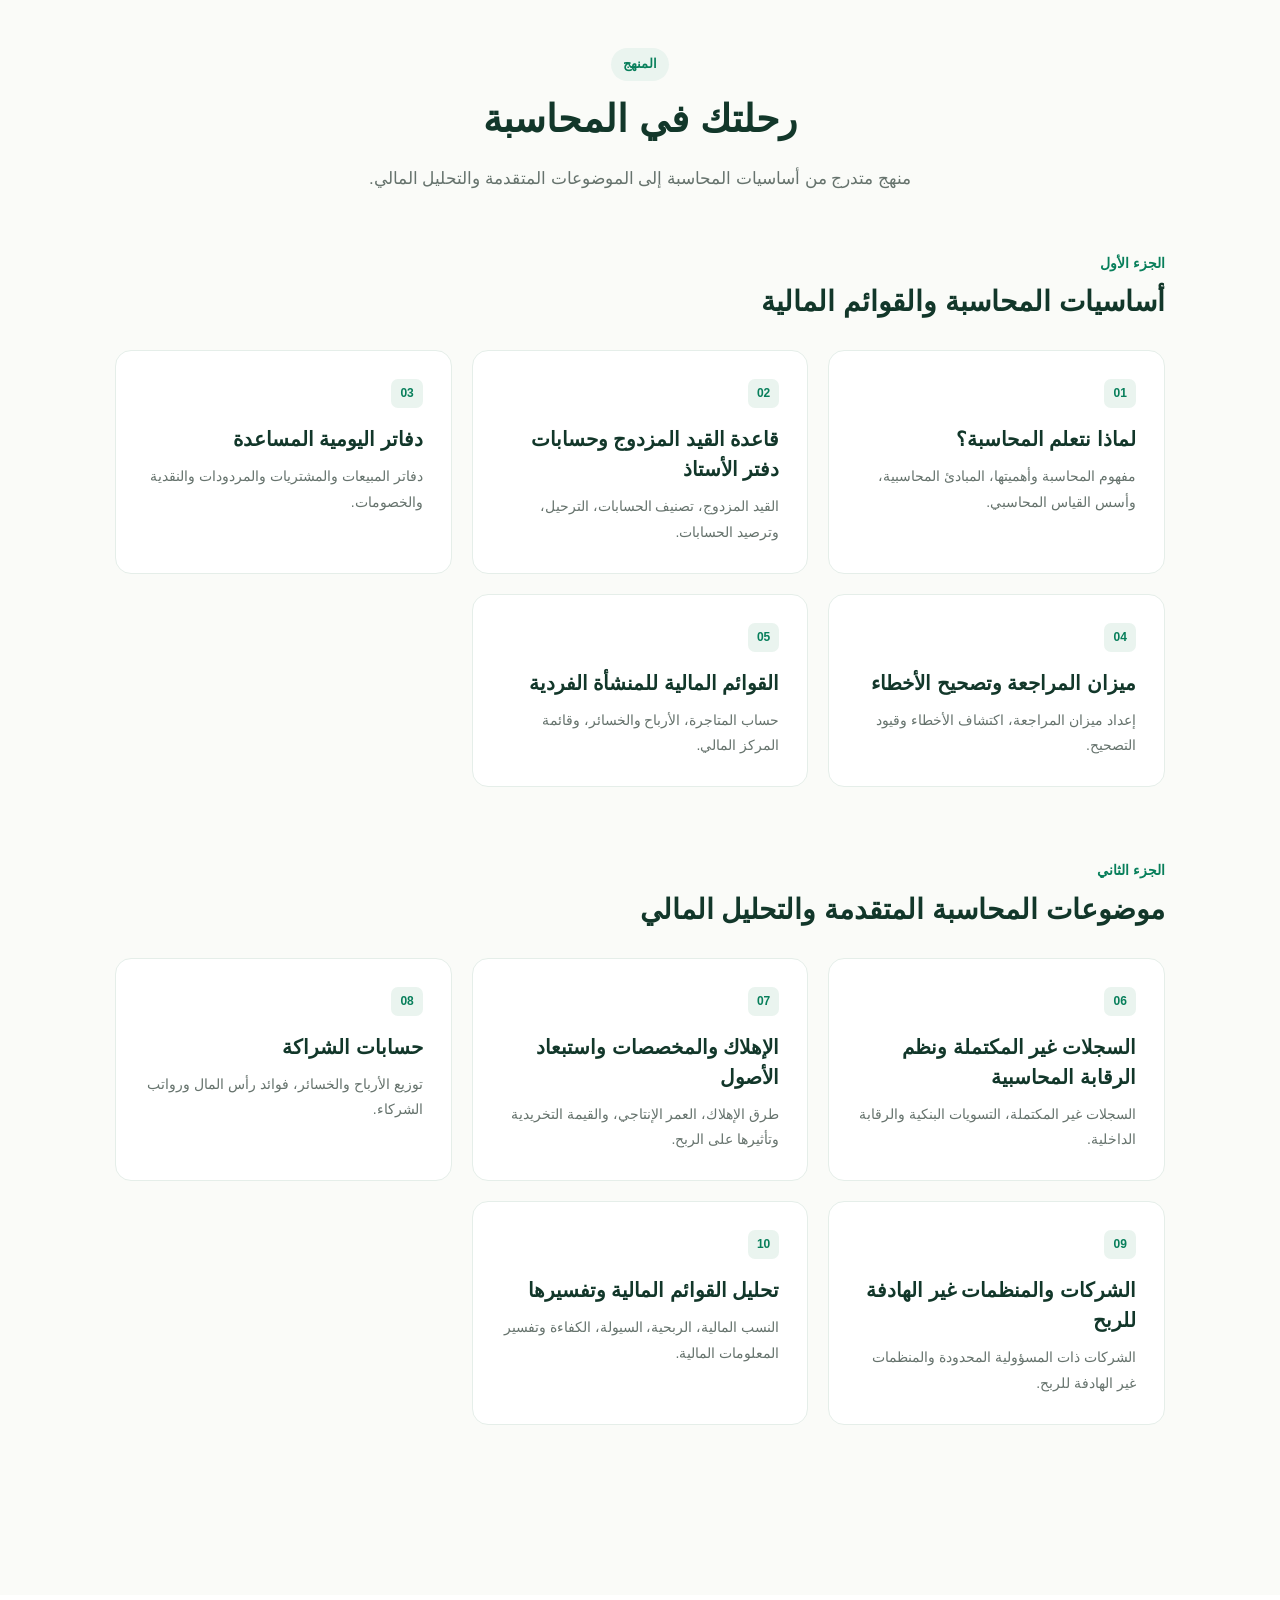
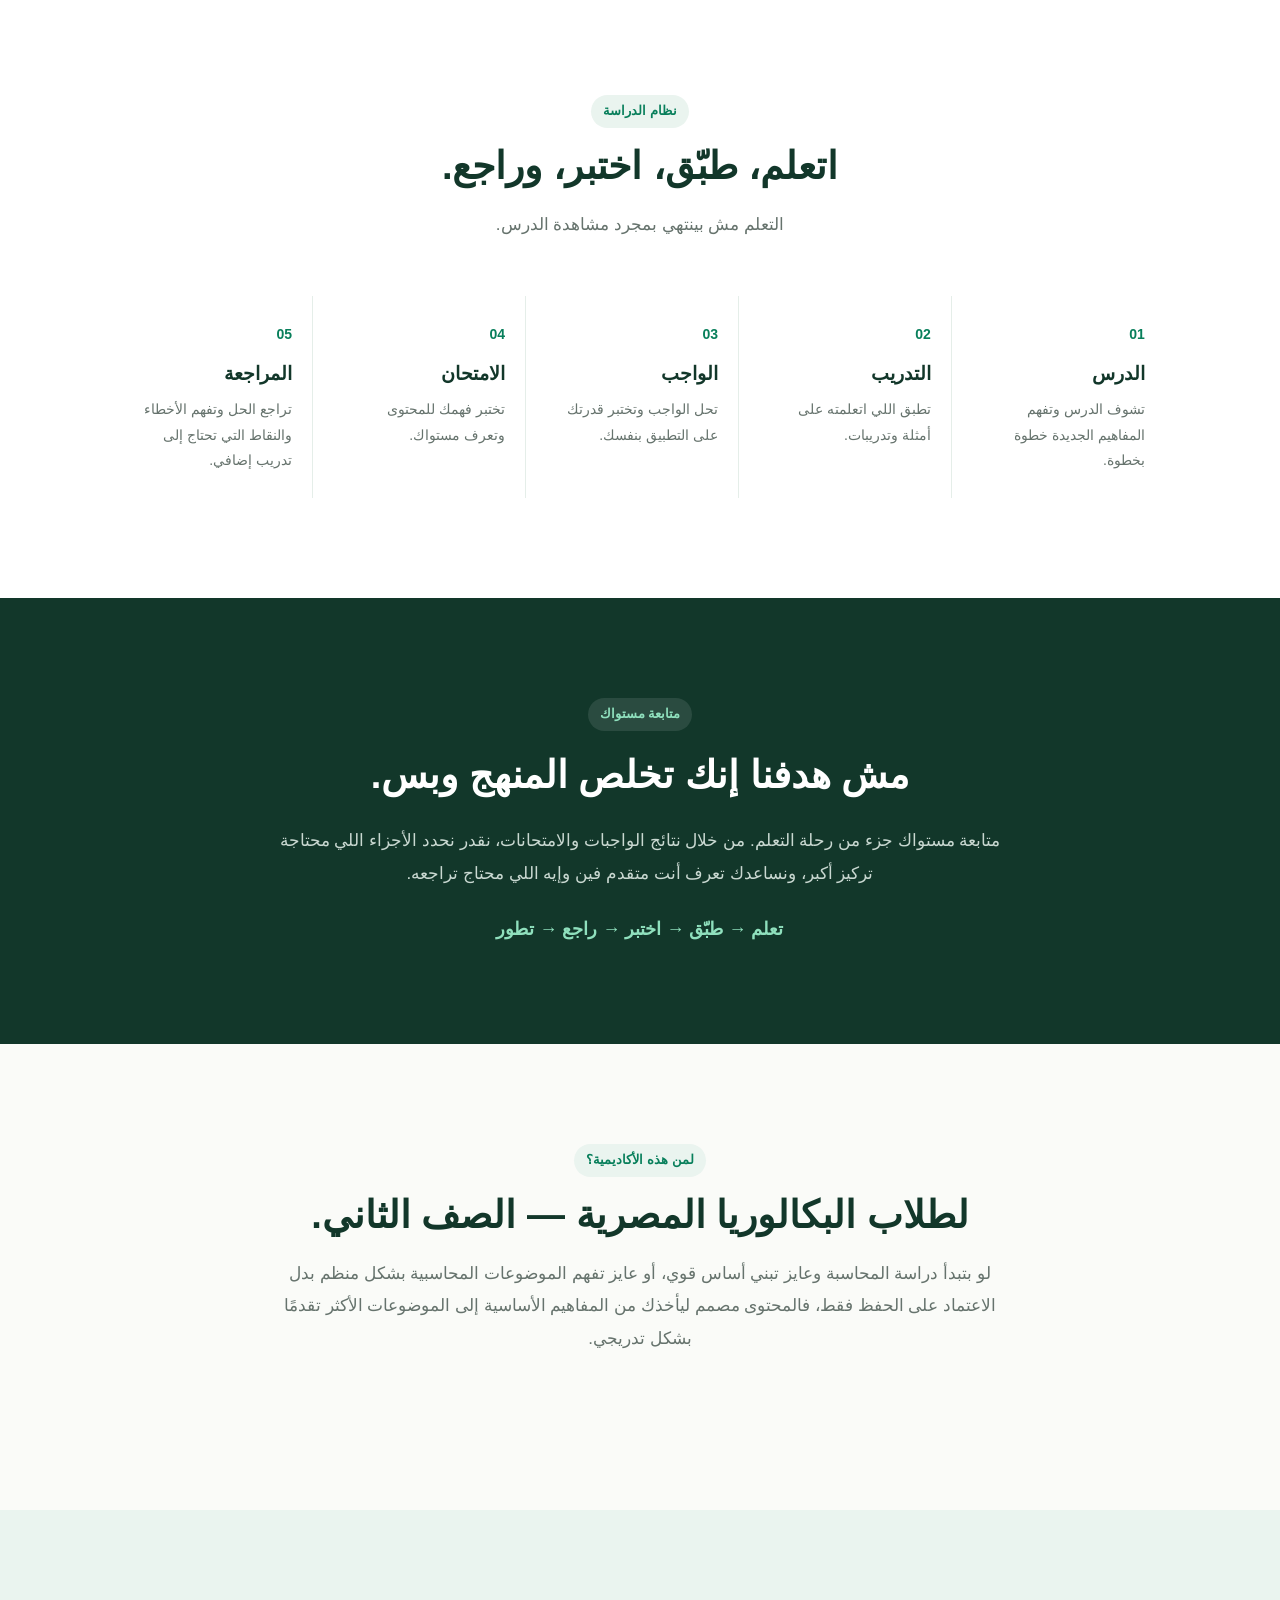
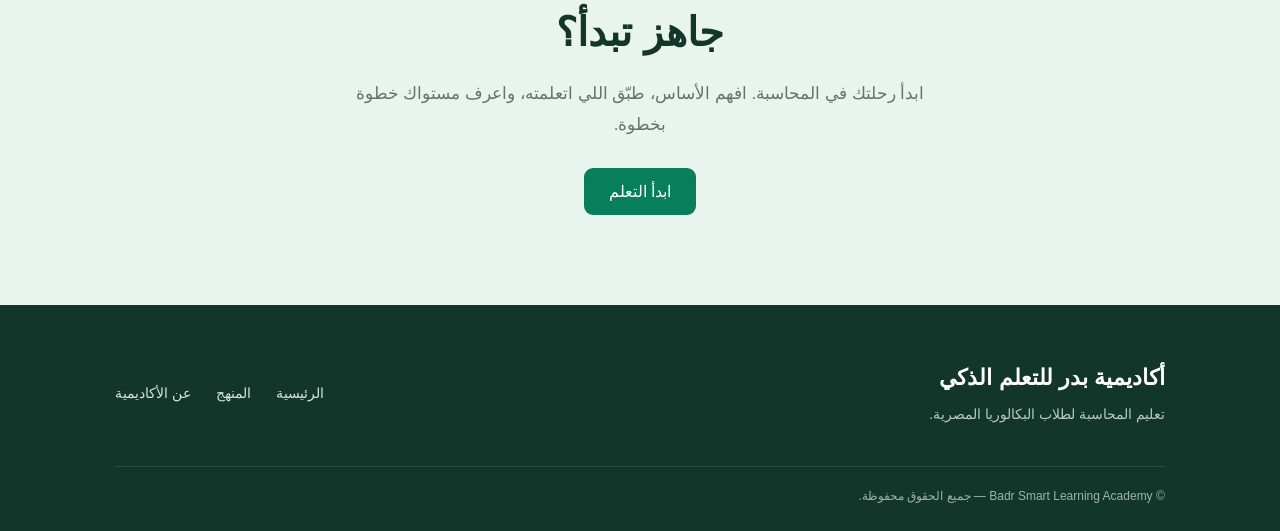
==== commit f67bba7b: "update index.html" ====
--- a/index.html
+++ b/index.html
@@ -59,6 +59,10 @@
                 </button>
 
             </div>
+
+          <button class="theme-toggle" id="theme-toggle" aria-label="تفعيل الوضع الداكن">
+    🌙
+          </button>
 
             <button class="login-button">
                 تسجيل الدخول
--- a/css/style.css
+++ b/css/style.css
@@ -994,11 +994,6 @@
 /* 17. Scroll Reveal */
 /* ================================================= */
 
-/*
-    العناصر اللي عليها .reveal
-    تبدأ مخفية قليلًا ثم تظهر عند دخولها الشاشة.
-*/
-
 .reveal {
     opacity: 0;
 
@@ -1015,9 +1010,6 @@
     transform: translateY(0);
 }
 
-
-/* تأخير بسيط جدًا بين العناصر */
-
 .reveal-delay-1 {
     transition-delay: 0.05s;
 }
@@ -1029,8 +1021,10 @@
 .reveal-delay-3 {
     transition-delay: 0.15s;
 }
-/* ================================================= */
-/* AUTH MODAL */
+
+
+/* ================================================= */
+/* 18. AUTH MODAL */
 /* ================================================= */
 
 .auth-modal {
@@ -1040,17 +1034,35 @@
 
     z-index: 2000;
 
-    display: none;
+    display: flex;
 
     align-items: center;
     justify-content: center;
 
     padding: 20px;
-}
+
+    /*
+        بدل display:none
+        بنخلي المودال موجود عشان نقدر
+        نعمل Animation للفتح والقفل.
+    */
+
+    visibility: hidden;
+
+    pointer-events: none;
+}
+
+
+/* المودال مفتوح */
 
 .auth-modal.active {
-    display: flex;
-}
+    visibility: visible;
+
+    pointer-events: auto;
+}
+
+
+/* الخلفية */
 
 .auth-overlay {
     position: absolute;
@@ -1060,7 +1072,22 @@
     background-color: rgba(18, 55, 42, 0.45);
 
     backdrop-filter: blur(6px);
-}
+
+    opacity: 0;
+
+    transition:
+        opacity 0.35s ease;
+}
+
+
+/* الخلفية عند الفتح */
+
+.auth-modal.active .auth-overlay {
+    opacity: 1;
+}
+
+
+/* كارت تسجيل الدخول */
 
 .auth-card {
     position: relative;
@@ -1068,6 +1095,7 @@
     z-index: 1;
 
     width: 100%;
+
     max-width: 450px;
 
     background-color: white;
@@ -1079,16 +1107,40 @@
     box-shadow:
         0 20px 60px rgba(18, 55, 42, 0.18);
 
-    animation: authModalReveal 0.3s ease forwards;
-}
+    opacity: 0;
+
+    transform:
+        translateY(25px)
+        scale(0.96);
+
+    transition:
+        opacity 0.4s cubic-bezier(0.22, 1, 0.36, 1),
+        transform 0.4s cubic-bezier(0.22, 1, 0.36, 1);
+}
+
+
+/* الكارت عند الفتح */
+
+.auth-modal.active .auth-card {
+    opacity: 1;
+
+    transform:
+        translateY(0)
+        scale(1);
+}
+
+
+/* زر X */
 
 .auth-close {
     position: absolute;
 
     top: 15px;
+
     left: 18px;
 
     width: 35px;
+
     height: 35px;
 
     border: none;
@@ -1107,14 +1159,31 @@
 
     transition:
         background-color 0.2s ease,
-        transform 0.2s ease;
-}
+        transform 0.25s ease;
+}
+
+
+/* Hover على X */
 
 .auth-close:hover {
     background-color: #E5EEE9;
 
-    transform: rotate(90deg);
-}
+    transform:
+        rotate(90deg)
+        scale(1.05);
+}
+
+
+/* ضغط على X */
+
+.auth-close:active {
+    transform:
+        rotate(90deg)
+        scale(0.9);
+}
+
+
+/* عنوان المودال */
 
 .auth-card .section-label {
     margin-bottom: 15px;
@@ -1130,6 +1199,9 @@
     line-height: 1.3;
 }
 
+
+/* النص */
+
 .auth-card > p {
     color: #66736D;
 
@@ -1137,6 +1209,11 @@
 
     line-height: 1.8;
 }
+
+
+/* ================================================= */
+/* Login Form */
+/* ================================================= */
 
 #login-form {
     display: flex;
@@ -1204,24 +1281,8 @@
 }
 
 
-@keyframes authModalReveal {
-
-    from {
-        opacity: 0;
-
-        transform: translateY(15px) scale(0.98);
-    }
-
-    to {
-        opacity: 1;
-
-        transform: translateY(0) scale(1);
-    }
-}
-
-
-/* ================================================= */
-/* 18. الموبايل */
+/* ================================================= */
+/* 19. الموبايل */
 /* ================================================= */
 
 @media (max-width: 1000px) {
@@ -1328,19 +1389,34 @@
 
     .footer-links {
         flex-wrap: wrap;
-    } 
-  .auth-card {
-    padding: 30px 22px;
-}
-
-.auth-card h2 {
-    font-size: 25px;
-}
-}
-
-
-/* ================================================= */
-/* 19. تقليل الحركة */
+    }
+
+    /* Modal على الموبايل */
+
+    .auth-card {
+        padding: 30px 22px;
+
+        border-radius: 18px;
+    }
+
+    .auth-card h2 {
+        font-size: 25px;
+    }
+
+    .auth-close {
+        top: 13px;
+
+        left: 15px;
+
+        width: 34px;
+
+        height: 34px;
+    }
+}
+
+
+/* ================================================= */
+/* 20. تقليل الحركة */
 /* ================================================= */
 
 @media (prefers-reduced-motion: reduce) {
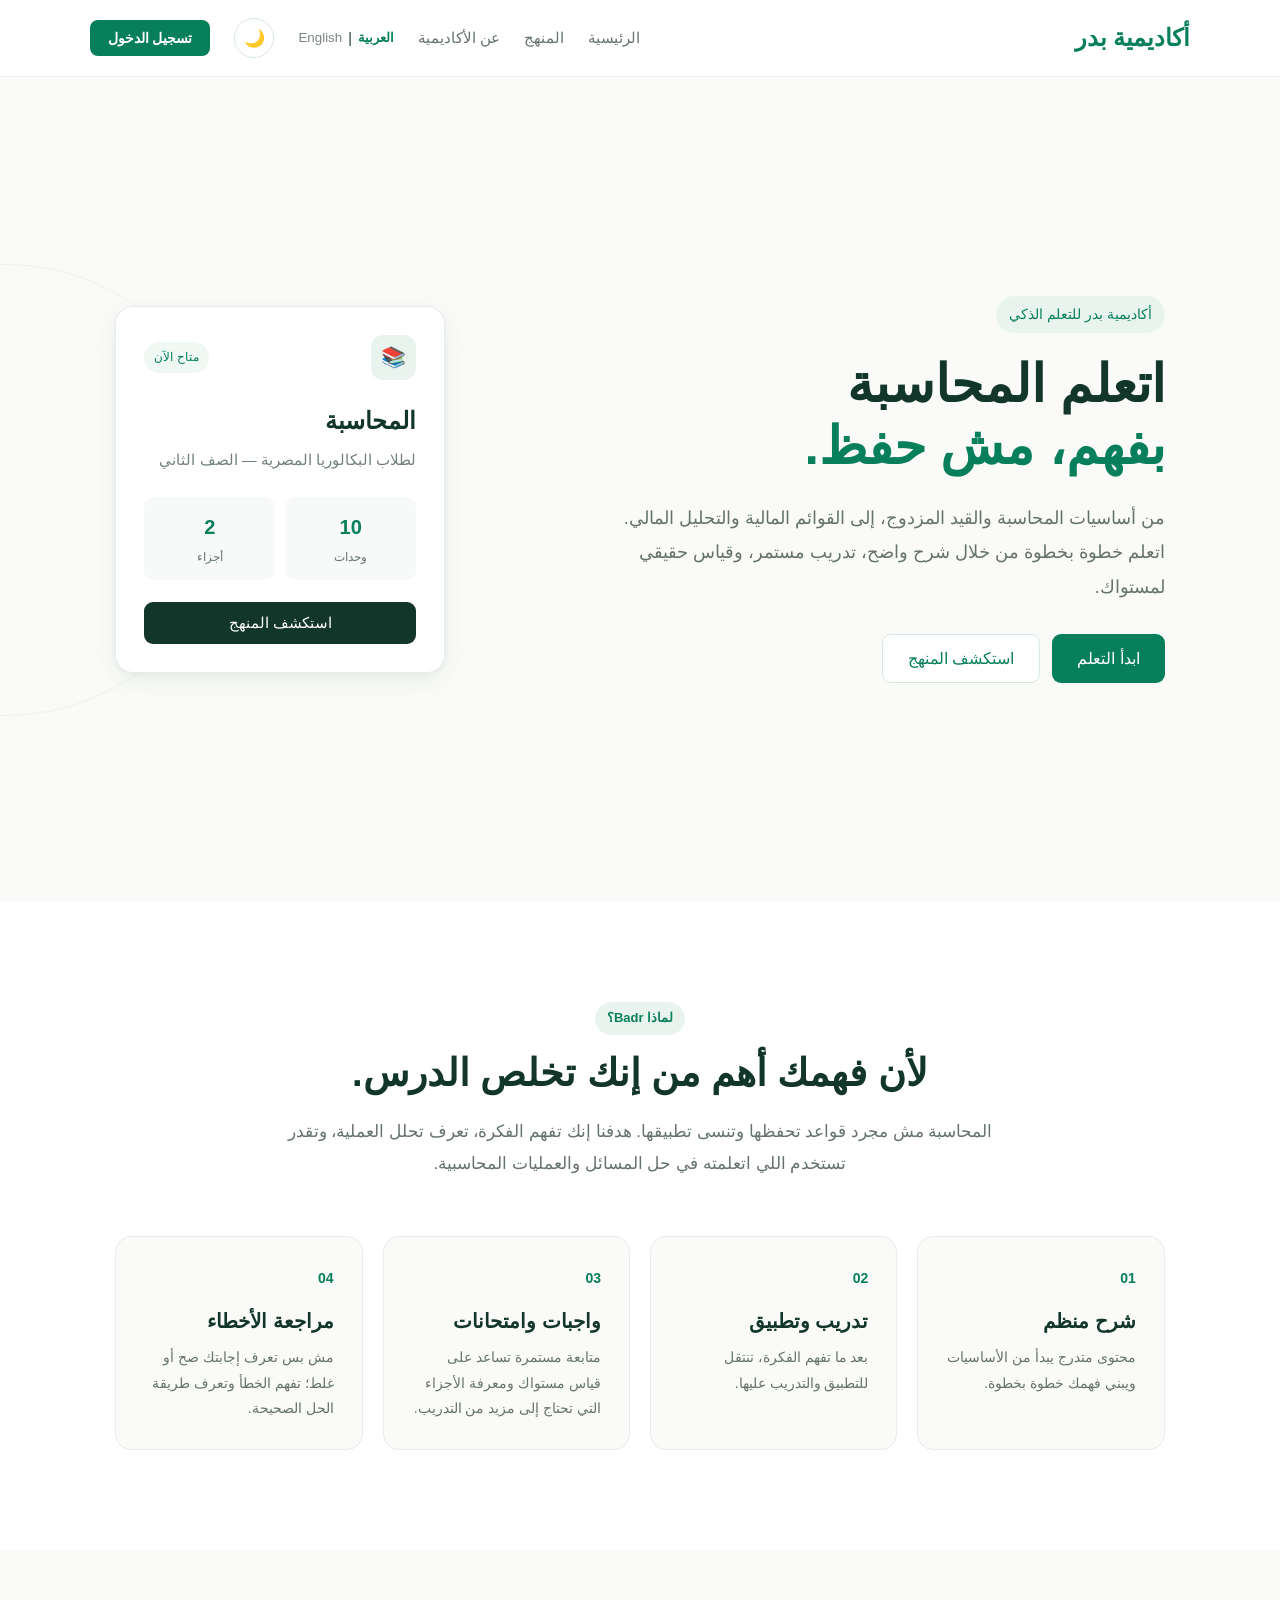
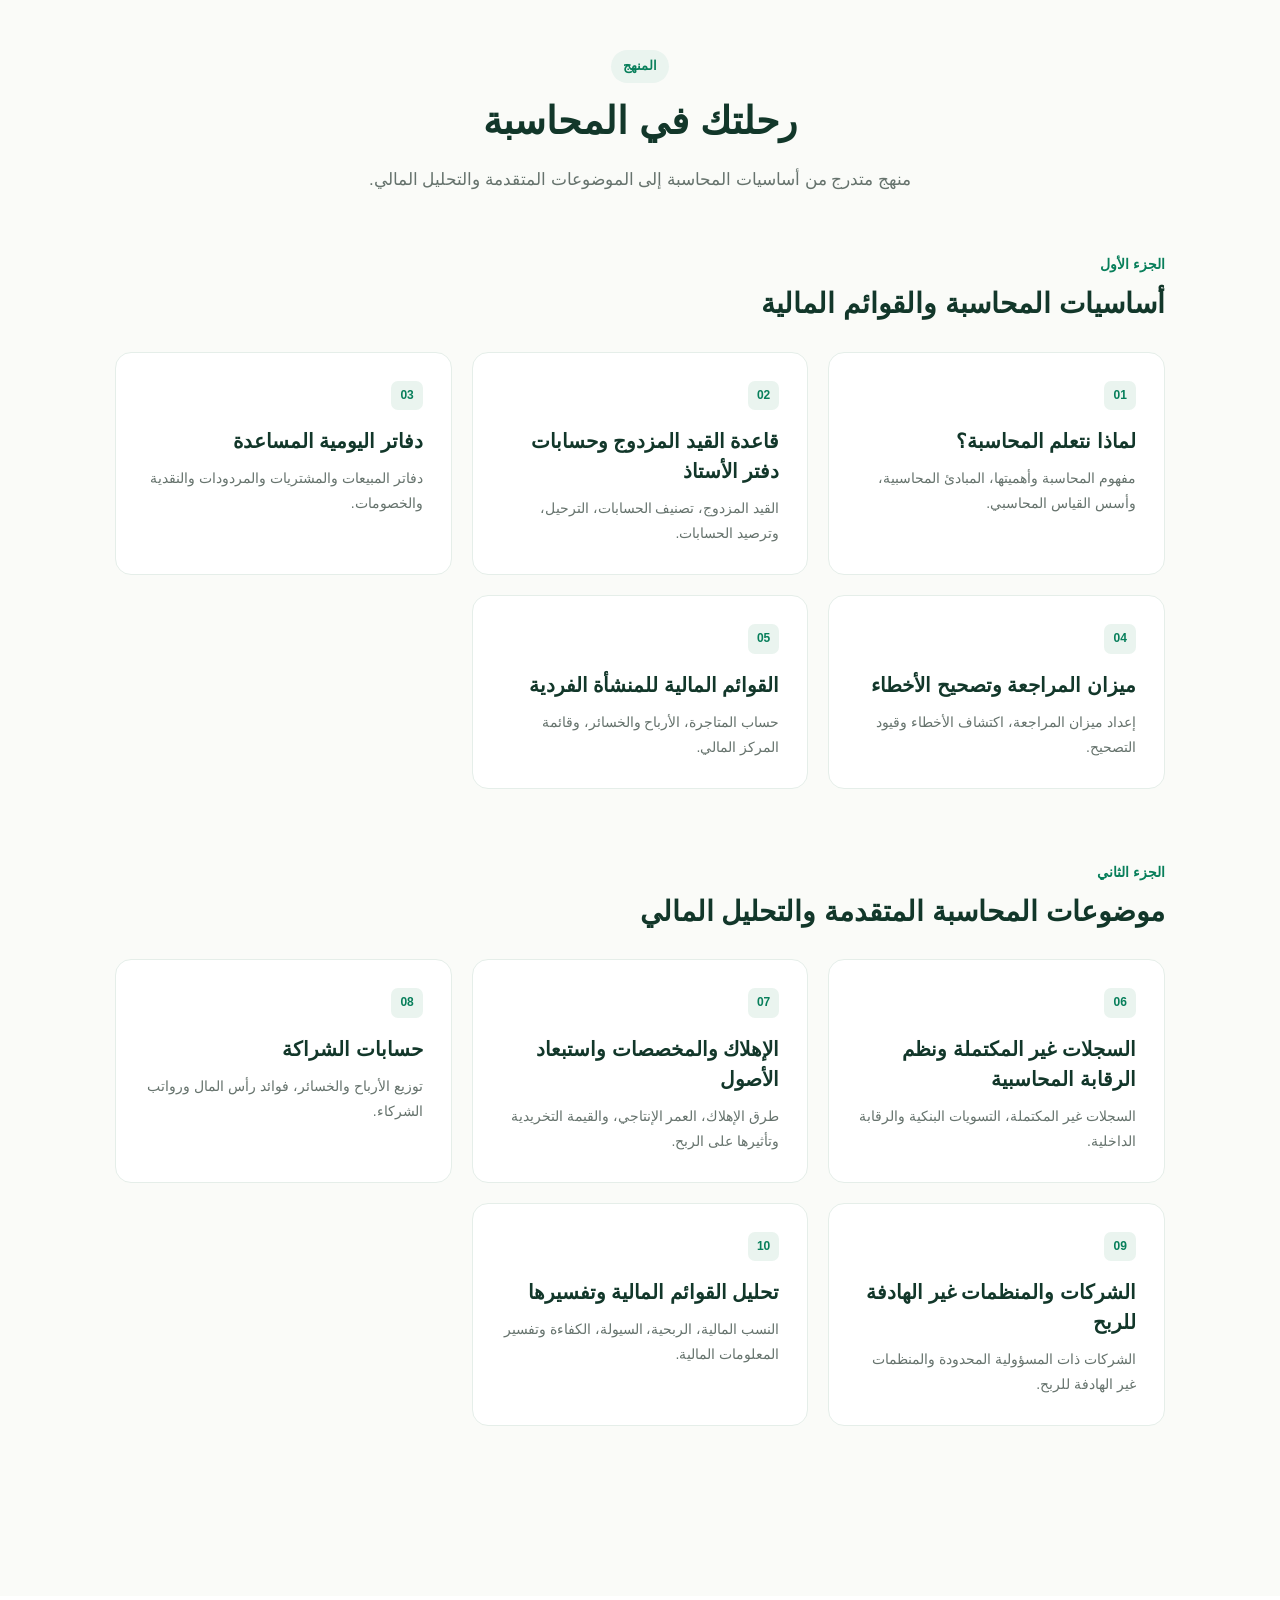
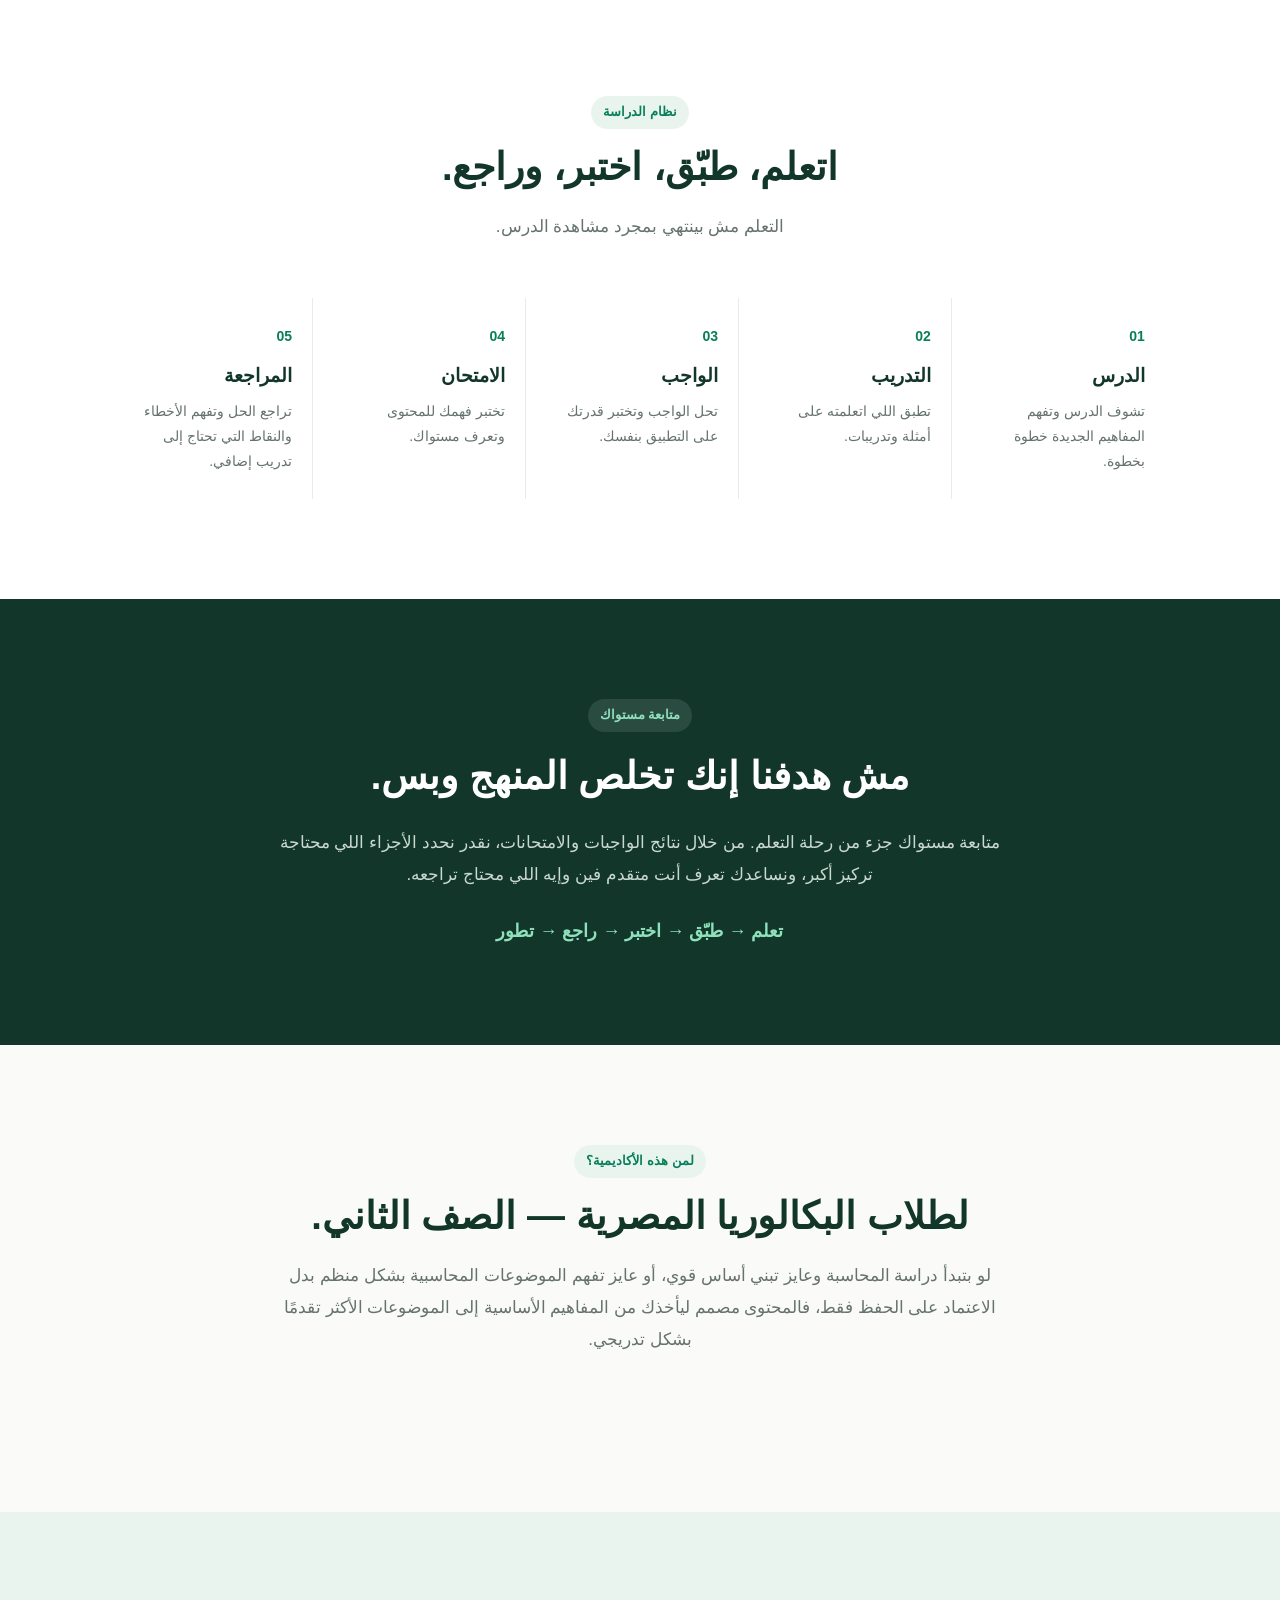
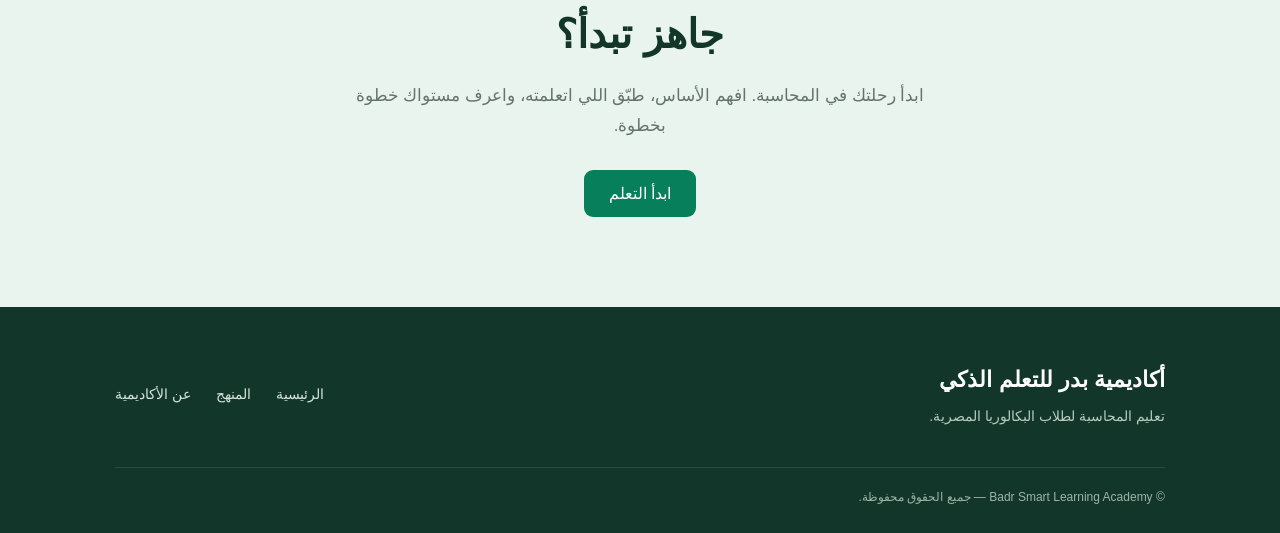
==== commit 5236b2c1: "update index.html" ====
--- a/index.html
+++ b/index.html
@@ -26,51 +26,58 @@
     <!-- الهيدر -->
     <!-- ================================= -->
 
-    <header>
-
-        <div class="logo">
-            أكاديمية بدر
+<header>
+
+    <div class="logo">
+        أكاديمية بدر
+    </div>
+
+    <nav>
+
+        <a href="#home" id="nav-home">
+            الرئيسية
+        </a>
+
+        <a href="#curriculum" id="nav-curriculum">
+            المنهج
+        </a>
+
+        <a href="#about" id="nav-about">
+            عن الأكاديمية
+        </a>
+
+        <div class="language-switcher">
+
+            <button class="language-active">
+                العربية
+            </button>
+
+            <span>|</span>
+
+            <button>
+                English
+            </button>
+
         </div>
 
-        <nav>
-
-            <a href="#home">
-                الرئيسية
-            </a>
-
-            <a href="#curriculum">
-                المنهج
-            </a>
-
-            <a href="#about">
-                عن الأكاديمية
-            </a>
-
-            <div class="language-switcher">
-
-                <button class="language-active">
-                    العربية
-                </button>
-
-                <span>|</span>
-
-                <button>
-                    English
-                </button>
-
-            </div>
-
-          <button class="theme-toggle" id="theme-toggle" aria-label="تفعيل الوضع الداكن">
-    🌙
-          </button>
-
-            <button class="login-button">
-                تسجيل الدخول
-            </button>
-
-        </nav>
-
-    </header>
+        <button
+            class="theme-toggle"
+            id="theme-toggle"
+            aria-label="تفعيل الوضع الداكن"
+        >
+            🌙
+        </button>
+
+        <button
+            class="login-button"
+            id="navbar-login"
+        >
+            تسجيل الدخول
+        </button>
+
+    </nav>
+
+</header>
 
 
 
--- a/css/style.css
+++ b/css/style.css
@@ -1433,4 +1433,444 @@
 
         scroll-behavior: auto !important;
     }
+}
+/* ================================================= */
+/* DARK MODE */
+/* ================================================= */
+
+/* زر تغيير الوضع */
+
+.theme-toggle {
+    width: 40px;
+    height: 40px;
+
+    display: flex;
+    align-items: center;
+    justify-content: center;
+
+    border: 1px solid #D8E8DF;
+    border-radius: 50%;
+
+    background-color: #FFFFFF;
+    color: #12372A;
+
+    font-size: 17px;
+
+    cursor: pointer;
+
+    transition:
+        background-color 0.25s ease,
+        color 0.25s ease,
+        border-color 0.25s ease,
+        transform 0.2s ease;
+}
+
+.theme-toggle:hover {
+    transform: translateY(-2px);
+
+    background-color: #F0F7F3;
+}
+
+.theme-toggle:active {
+    transform: scale(0.92);
+}
+
+
+/* ================================================= */
+/* Dark Mode Colors */
+/* ================================================= */
+
+body.dark-mode {
+    background-color: #0F1713;
+    color: #E8F0EC;
+}
+
+
+/* Header */
+
+body.dark-mode header {
+    background-color: rgba(15, 23, 19, 0.94);
+
+    border-bottom-color: #26382F;
+}
+
+
+/* Logo */
+
+body.dark-mode .logo {
+    color: #42B883;
+}
+
+
+/* Navbar */
+
+body.dark-mode nav > a {
+    color: #AABBB3;
+}
+
+body.dark-mode nav > a:hover {
+    color: #42B883;
+}
+
+
+/* Language */
+
+body.dark-mode .language-switcher button {
+    color: #9BAEA5;
+}
+
+body.dark-mode .language-switcher button:hover,
+body.dark-mode .language-switcher .language-active {
+    color: #42B883;
+}
+
+
+/* Theme Button */
+
+body.dark-mode .theme-toggle {
+    background-color: #18231D;
+    color: #F5D76E;
+
+    border-color: #30443A;
+}
+
+body.dark-mode .theme-toggle:hover {
+    background-color: #213129;
+}
+
+
+/* ================================================= */
+/* Hero */
+/* ================================================= */
+
+body.dark-mode .hero::before {
+    border-color: #26382F;
+}
+
+body.dark-mode .hero h1 {
+    color: #EAF2EE;
+}
+
+body.dark-mode .hero h1 span {
+    color: #42B883;
+}
+
+body.dark-mode .hero-content > p {
+    color: #AABBB3;
+}
+
+body.dark-mode .hero-label {
+    background-color: #18372B;
+    color: #55C995;
+}
+
+
+/* ================================================= */
+/* Buttons */
+/* ================================================= */
+
+body.dark-mode .secondary-button {
+    background-color: #18231D;
+    color: #55C995;
+
+    border-color: #30443A;
+}
+
+body.dark-mode .secondary-button:hover {
+    background-color: #213129;
+}
+
+
+/* ================================================= */
+/* Hero Card */
+/* ================================================= */
+
+body.dark-mode .hero-card {
+    background-color: #17221C;
+
+    border-color: #2A3B32;
+
+    box-shadow:
+        0 8px 25px rgba(0, 0, 0, 0.25),
+        0 2px 6px rgba(0, 0, 0, 0.15);
+}
+
+body.dark-mode .hero-card:hover {
+    box-shadow:
+        0 14px 35px rgba(0, 0, 0, 0.30),
+        0 4px 10px rgba(0, 0, 0, 0.18);
+}
+
+body.dark-mode .card-icon {
+    background-color: #20382D;
+}
+
+body.dark-mode .card-status {
+    background-color: #1C382C;
+    color: #55C995;
+}
+
+body.dark-mode .hero-card h3 {
+    color: #EAF2EE;
+}
+
+body.dark-mode .hero-card > p {
+    color: #9DAEA6;
+}
+
+body.dark-mode .course-info > div {
+    background-color: #1D2922;
+}
+
+body.dark-mode .course-info strong {
+    color: #55C995;
+}
+
+body.dark-mode .course-info span {
+    color: #9BAEA5;
+}
+
+
+/* ================================================= */
+/* Sections */
+/* ================================================= */
+
+body.dark-mode .why-badr {
+    background-color: #141E19;
+}
+
+body.dark-mode .curriculum {
+    background-color: #0F1713;
+}
+
+body.dark-mode .study-system {
+    background-color: #141E19;
+}
+
+body.dark-mode .students-section {
+    background-color: #0F1713;
+}
+
+
+/* ================================================= */
+/* Section Headings */
+/* ================================================= */
+
+body.dark-mode .section-heading h2 {
+    color: #EAF2EE;
+}
+
+body.dark-mode .section-heading > p {
+    color: #AABBB3;
+}
+
+body.dark-mode .section-label {
+    background-color: #18372B;
+    color: #55C995;
+}
+
+
+/* ================================================= */
+/* Feature Cards */
+/* ================================================= */
+
+body.dark-mode .feature-card {
+    background-color: #17221C;
+
+    border-color: #2A3B32;
+}
+
+body.dark-mode .feature-card:hover {
+    box-shadow:
+        0 12px 28px rgba(0, 0, 0, 0.25);
+}
+
+body.dark-mode .feature-number {
+    color: #55C995;
+}
+
+body.dark-mode .feature-card h3 {
+    color: #EAF2EE;
+}
+
+body.dark-mode .feature-card p {
+    color: #9DAEA6;
+}
+
+
+/* ================================================= */
+/* Curriculum */
+/* ================================================= */
+
+body.dark-mode .part-heading > span {
+    color: #55C995;
+}
+
+body.dark-mode .part-heading h3 {
+    color: #EAF2EE;
+}
+
+body.dark-mode .unit-card {
+    background-color: #17221C;
+
+    border-color: #2A3B32;
+}
+
+body.dark-mode .unit-card:hover {
+    box-shadow:
+        0 12px 28px rgba(0, 0, 0, 0.25);
+}
+
+body.dark-mode .unit-number {
+    background-color: #18372B;
+    color: #55C995;
+}
+
+body.dark-mode .unit-card h3 {
+    color: #EAF2EE;
+}
+
+body.dark-mode .unit-card p {
+    color: #9DAEA6;
+}
+
+
+/* ================================================= */
+/* Study System */
+/* ================================================= */
+
+body.dark-mode .study-step {
+    border-color: #2A3B32;
+}
+
+body.dark-mode .study-step > span {
+    color: #55C995;
+}
+
+body.dark-mode .study-step h3 {
+    color: #EAF2EE;
+}
+
+body.dark-mode .study-step p {
+    color: #9DAEA6;
+}
+
+
+/* ================================================= */
+/* Final CTA */
+/* ================================================= */
+
+body.dark-mode .final-cta {
+    background-color: #18372B;
+}
+
+body.dark-mode .final-cta h2 {
+    color: #EAF2EE;
+}
+
+body.dark-mode .final-cta p {
+    color: #AABBB3;
+}
+
+
+/* ================================================= */
+/* Auth Modal */
+/* ================================================= */
+
+body.dark-mode .auth-card {
+    background-color: #17221C;
+
+    box-shadow:
+        0 20px 60px rgba(0, 0, 0, 0.45);
+}
+
+body.dark-mode .auth-card h2 {
+    color: #EAF2EE;
+}
+
+body.dark-mode .auth-card > p {
+    color: #AABBB3;
+}
+
+body.dark-mode .auth-close {
+    background-color: #213129;
+    color: #EAF2EE;
+}
+
+body.dark-mode .auth-close:hover {
+    background-color: #2A3B32;
+}
+
+body.dark-mode #login-form label {
+    color: #DDE9E3;
+}
+
+body.dark-mode #login-form input {
+    background-color: #101913;
+
+    border-color: #30443A;
+
+    color: #EAF2EE;
+}
+
+body.dark-mode #login-form input:focus {
+    border-color: #42B883;
+
+    box-shadow:
+        0 0 0 3px rgba(66, 184, 131, 0.12);
+}
+
+body.dark-mode .auth-note {
+    color: #81938A !important;
+}
+
+
+/* ================================================= */
+/* Footer */
+/* ================================================= */
+
+body.dark-mode footer {
+    background-color: #09100C;
+}
+
+
+/* ================================================= */
+/* انتقال ناعم بين الوضعين */
+/* ================================================= */
+
+body,
+header,
+.hero-card,
+.feature-card,
+.unit-card,
+.study-system,
+.why-badr,
+.curriculum,
+.students-section,
+.final-cta,
+.auth-card,
+.course-info > div,
+.secondary-button,
+.theme-toggle,
+#login-form input {
+    transition:
+        background-color 0.3s ease,
+        color 0.3s ease,
+        border-color 0.3s ease,
+        box-shadow 0.3s ease;
+}
+
+
+/* ================================================= */
+/* Mobile */
+/* ================================================= */
+
+@media (max-width: 800px) {
+
+    .theme-toggle {
+        width: 36px;
+        height: 36px;
+
+        font-size: 15px;
+    }
 }
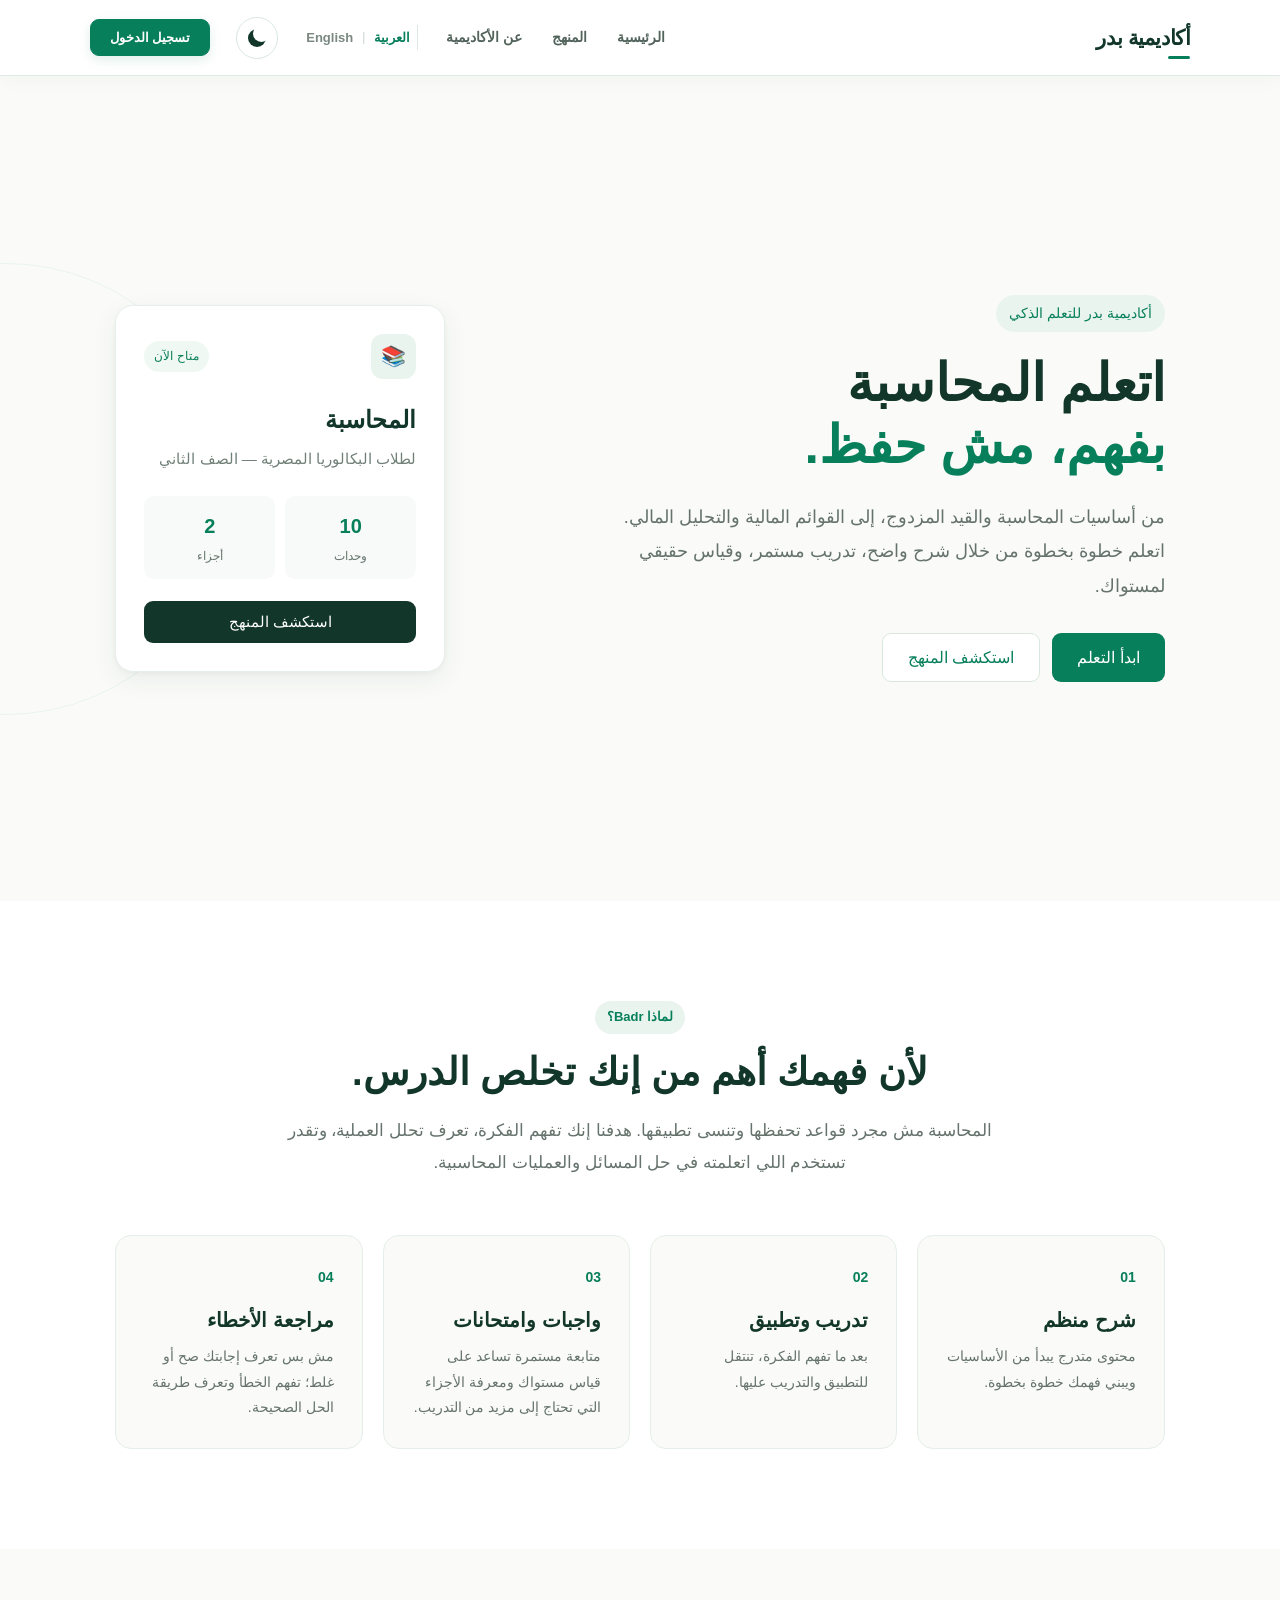
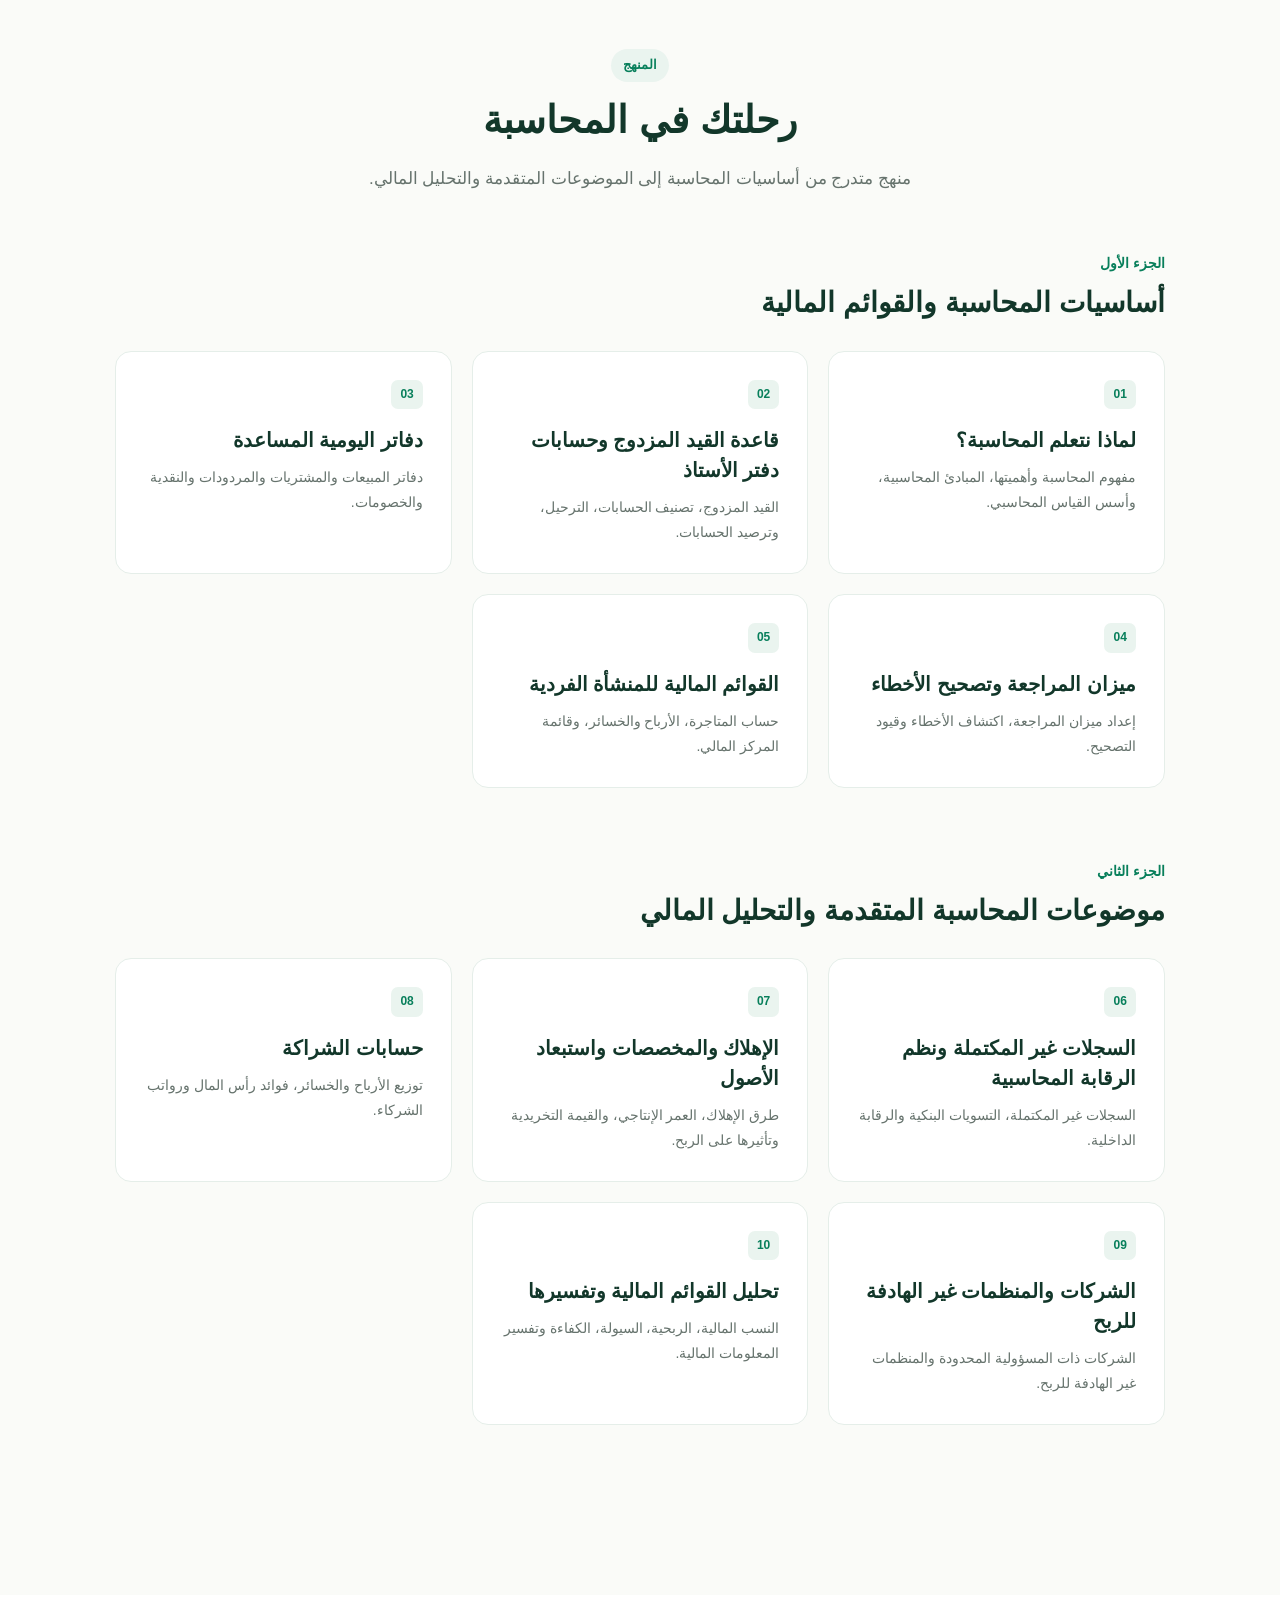
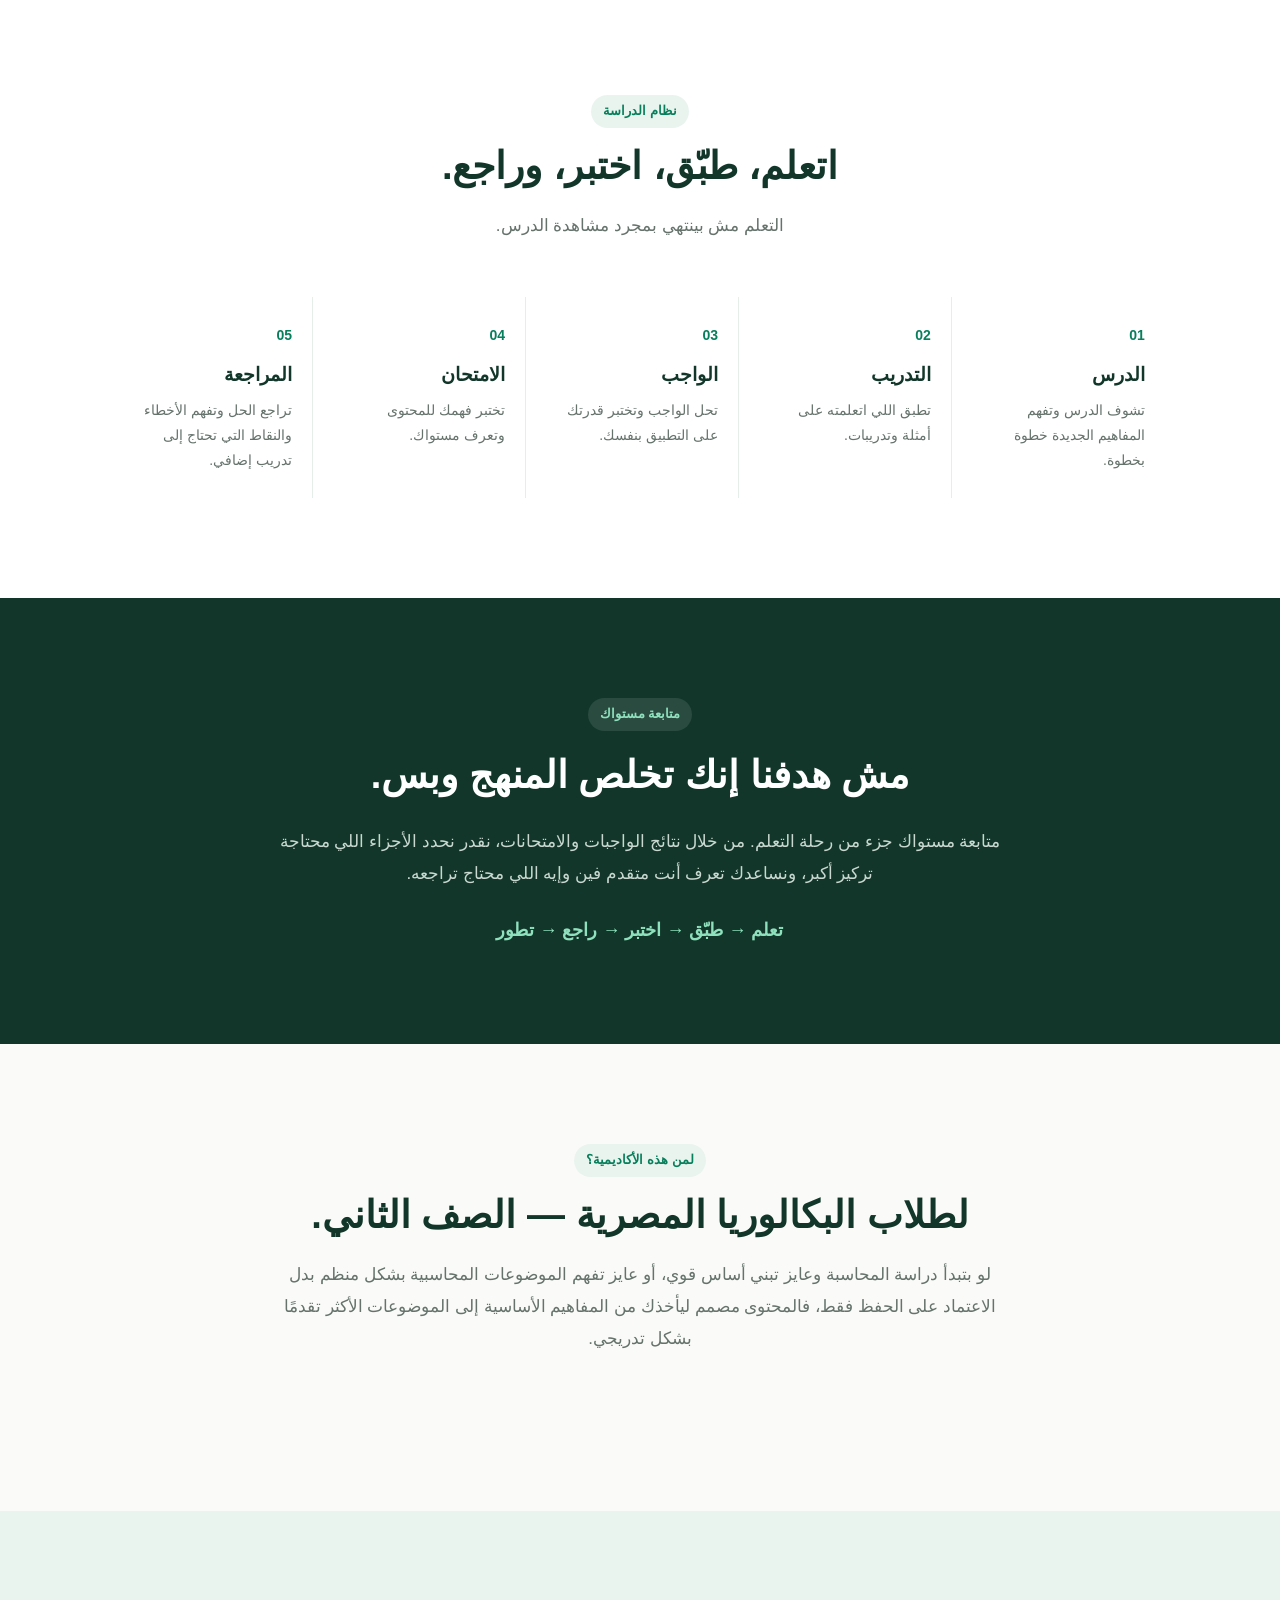
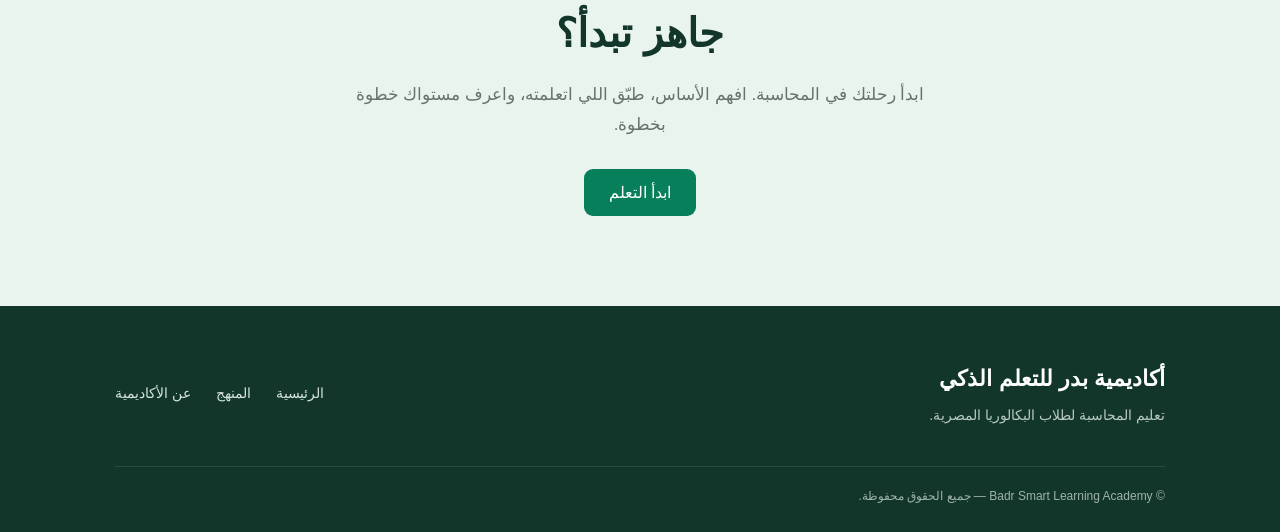
==== commit b01f08c5: "update index.html" ====
--- a/index.html
+++ b/index.html
@@ -61,12 +61,14 @@
         </div>
 
         <button
-            class="theme-toggle"
-            id="theme-toggle"
-            aria-label="تفعيل الوضع الداكن"
-        >
-            🌙
-        </button>
+    class="theme-toggle"
+    id="theme-toggle"
+    aria-label="تفعيل الوضع الداكن"
+    type="button"
+>
+    <span class="theme-icon theme-sun"></span>
+    <span class="theme-icon theme-moon"></span>
+</button>
 
         <button
             class="login-button"
@@ -727,7 +729,7 @@
         <!-- WHO IS IT FOR -->
         <!-- ================================= -->
 
-        <section class="students-section">
+        <section class="students-section" id="about">
 
 
             <div class="section-heading reveal">
--- a/css/style.css
+++ b/css/style.css
@@ -20,7 +20,7 @@
 
 
 /* ================================================= */
-/* 2. الهيدر */
+/* 2. الهيدر - PREMIUM NAVBAR */
 /* ================================================= */
 
 header {
@@ -28,43 +28,137 @@
     top: 0;
     z-index: 1000;
 
-    background-color: rgba(255, 255, 255, 0.96);
-
-    padding: 18px 7%;
+    min-height: 76px;
+
+    padding: 0 7%;
 
     display: flex;
     justify-content: space-between;
     align-items: center;
 
-    border-bottom: 1px solid #EAF4EF;
-
-    backdrop-filter: blur(10px);
-
-    animation: headerReveal 0.55s ease forwards;
-}
+    background-color: rgba(255, 255, 255, 0.92);
+
+    border-bottom: 1px solid rgba(216, 232, 223, 0.8);
+
+    backdrop-filter: blur(14px);
+    -webkit-backdrop-filter: blur(14px);
+
+    box-shadow:
+        0 4px 18px rgba(18, 55, 42, 0.035);
+
+    animation:
+        headerReveal 0.55s ease forwards;
+
+    transition:
+        background-color 0.3s ease,
+        border-color 0.3s ease,
+        box-shadow 0.3s ease;
+}
+
+
+/* ================================================= */
+/* Logo */
+/* ================================================= */
 
 .logo {
-    font-size: 24px;
-    font-weight: bold;
-    color: #087F5B;
-}
+    position: relative;
+
+    color: #12372A;
+
+    font-size: 21px;
+    font-weight: 800;
+
+    letter-spacing: -0.4px;
+
+    white-space: nowrap;
+
+    cursor: default;
+
+    transition:
+        color 0.25s ease,
+        transform 0.25s ease;
+}
+
+.logo::after {
+    content: "";
+
+    position: absolute;
+
+    right: 0;
+    bottom: -5px;
+
+    width: 22px;
+    height: 3px;
+
+    background-color: #087F5B;
+
+    border-radius: 10px;
+
+    transition:
+        width 0.3s ease;
+}
+
+.logo:hover {
+    transform: translateY(-1px);
+}
+
+.logo:hover::after {
+    width: 34px;
+}
+
+
+/* ================================================= */
+/* Navigation */
+/* ================================================= */
 
 nav {
     display: flex;
     align-items: center;
-    gap: 24px;
+
+    gap: 26px;
 }
 
 nav > a {
+    position: relative;
+
+    padding: 8px 2px;
+
+    color: #53645C;
+
+    font-size: 14px;
+    font-weight: 600;
+
     text-decoration: none;
-    color: #66736D;
-    font-size: 15px;
-
-    transition: color 0.2s ease;
+
+    transition:
+        color 0.25s ease;
+}
+
+nav > a::after {
+    content: "";
+
+    position: absolute;
+
+    right: 0;
+    bottom: 1px;
+
+    width: 0;
+    height: 2px;
+
+    background-color: #087F5B;
+
+    border-radius: 10px;
+
+    transition:
+        width 0.3s cubic-bezier(0.22, 1, 0.36, 1);
 }
 
 nav > a:hover {
     color: #087F5B;
+}
+
+nav > a:hover::after {
+    width: 100%;
 }
 
 
@@ -75,22 +169,32 @@
 .language-switcher {
     display: flex;
     align-items: center;
-    gap: 6px;
-
-    font-size: 14px;
+
+    gap: 7px;
+
+    padding-right: 5px;
+
+    border-right: 1px solid #DCE8E2;
 }
 
 .language-switcher button {
-    background: none;
+    padding: 5px 2px;
+
     border: none;
-    padding: 0;
+
+    background: transparent;
+
+    color: #7A8881;
+
+    font-family: inherit;
+
+    font-size: 13px;
+    font-weight: 600;
 
     cursor: pointer;
 
-    color: #7B8781;
-    font-family: inherit;
-
-    transition: color 0.2s ease;
+    transition:
+        color 0.25s ease;
 }
 
 .language-switcher button:hover,
@@ -99,7 +203,13 @@
 }
 
 .language-switcher .language-active {
-    font-weight: bold;
+    font-weight: 700;
+}
+
+.language-switcher span {
+    color: #C5D2CC;
+
+    font-size: 12px;
 }
 
 
@@ -183,37 +293,44 @@
 /* ================================================= */
 
 .login-button {
+    padding: 10px 19px;
+
+    border: 1px solid #087F5B;
+
+    border-radius: 9px;
+
     background-color: #087F5B;
-    color: white;
-
-    border: none;
-
-    padding: 10px 18px;
-
-    border-radius: 8px;
-
-    font-size: 14px;
-    font-weight: 600;
+    color: #FFFFFF;
+
+    font-family: inherit;
+
+    font-size: 13px;
+    font-weight: 700;
 
     cursor: pointer;
 
+    box-shadow:
+        0 4px 12px rgba(8, 127, 91, 0.12);
+
     transition:
-        background-color 0.2s ease,
-        transform 0.2s ease,
-        box-shadow 0.2s ease;
+        background-color 0.25s ease,
+        transform 0.25s ease,
+        box-shadow 0.25s ease;
 }
 
 .login-button:hover {
-    background-color: #066B4D;
+    background-color: #076B4D;
 
     transform: translateY(-2px);
 
     box-shadow:
-        0 6px 14px rgba(8, 127, 91, 0.16);
+        0 8px 20px rgba(8, 127, 91, 0.18);
 }
 
 .login-button:active {
-    transform: translateY(0);
+    transform:
+        translateY(0)
+        scale(0.97);
 }
 
 
@@ -1041,19 +1158,10 @@
 
     padding: 20px;
 
-    /*
-        بدل display:none
-        بنخلي المودال موجود عشان نقدر
-        نعمل Animation للفتح والقفل.
-    */
-
     visibility: hidden;
 
     pointer-events: none;
 }
-
-
-/* المودال مفتوح */
 
 .auth-modal.active {
     visibility: visible;
@@ -1061,9 +1169,6 @@
     pointer-events: auto;
 }
 
-
-/* الخلفية */
-
 .auth-overlay {
     position: absolute;
 
@@ -1079,15 +1184,9 @@
         opacity 0.35s ease;
 }
 
-
-/* الخلفية عند الفتح */
-
 .auth-modal.active .auth-overlay {
     opacity: 1;
 }
-
-
-/* كارت تسجيل الدخول */
 
 .auth-card {
     position: relative;
@@ -1118,9 +1217,6 @@
         transform 0.4s cubic-bezier(0.22, 1, 0.36, 1);
 }
 
-
-/* الكارت عند الفتح */
-
 .auth-modal.active .auth-card {
     opacity: 1;
 
@@ -1129,9 +1225,6 @@
         scale(1);
 }
 
-
-/* زر X */
-
 .auth-close {
     position: absolute;
 
@@ -1162,9 +1255,6 @@
         transform 0.25s ease;
 }
 
-
-/* Hover على X */
-
 .auth-close:hover {
     background-color: #E5EEE9;
 
@@ -1172,9 +1262,6 @@
         rotate(90deg)
         scale(1.05);
 }
-
-
-/* ضغط على X */
 
 .auth-close:active {
     transform:
@@ -1182,9 +1269,6 @@
         scale(0.9);
 }
 
-
-/* عنوان المودال */
-
 .auth-card .section-label {
     margin-bottom: 15px;
 }
@@ -1198,9 +1282,6 @@
 
     line-height: 1.3;
 }
-
-
-/* النص */
 
 .auth-card > p {
     color: #66736D;
@@ -1311,7 +1392,9 @@
 @media (max-width: 800px) {
 
     header {
-        padding: 16px 5%;
+        min-height: 68px;
+
+        padding: 0 5%;
     }
 
     nav > a {
@@ -1391,8 +1474,6 @@
         flex-wrap: wrap;
     }
 
-    /* Modal على الموبايل */
-
     .auth-card {
         padding: 30px 22px;
 
@@ -1434,47 +1515,127 @@
         scroll-behavior: auto !important;
     }
 }
-/* ================================================= */
-/* DARK MODE */
-/* ================================================= */
-
-/* زر تغيير الوضع */
+
+
+/* =========================
+   THEME TOGGLE
+========================= */
 
 .theme-toggle {
-    width: 40px;
-    height: 40px;
-
+    position: relative;
+    width: 42px;
+    height: 42px;
+    padding: 0;
+    border: 1px solid #D8E8DF;
+    border-radius: 50%;
+    background-color: #FFFFFF;
     display: flex;
     align-items: center;
     justify-content: center;
-
-    border: 1px solid #D8E8DF;
+    cursor: pointer;
+    overflow: hidden;
+
+    transition:
+        background-color 0.35s ease,
+        border-color 0.35s ease,
+        transform 0.2s ease;
+}
+
+.theme-toggle:hover {
+    transform: translateY(-1px);
+}
+
+.theme-toggle:active {
+    transform: scale(0.94);
+}
+
+/* الأيقونات */
+
+.theme-icon {
+    position: absolute;
+    width: 18px;
+    height: 18px;
+    display: block;
+
+    transition:
+        transform 0.5s cubic-bezier(0.4, 0, 0.2, 1),
+        opacity 0.3s ease;
+}
+
+/* الشمس */
+
+.theme-sun {
+    border: 2px solid #087F5B;
     border-radius: 50%;
-
+    opacity: 0;
+    transform: scale(0.3) rotate(-90deg);
+}
+
+.theme-sun::before,
+.theme-sun::after {
+    content: "";
+    position: absolute;
+    inset: -5px;
+    border-top: 2px solid #087F5B;
+    border-bottom: 2px solid #087F5B;
+    border-radius: 50%;
+}
+
+.theme-sun::after {
+    transform: rotate(90deg);
+}
+
+/* القمر */
+
+.theme-moon {
+    background-color: #12372A;
+    border-radius: 50%;
+    opacity: 1;
+    transform: scale(1) rotate(0deg);
+}
+
+.theme-moon::after {
+    content: "";
+    position: absolute;
+    width: 17px;
+    height: 17px;
+    top: -4px;
+    left: 5px;
+    border-radius: 50%;
     background-color: #FFFFFF;
-    color: #12372A;
-
-    font-size: 17px;
-
-    cursor: pointer;
-
-    transition:
-        background-color 0.25s ease,
-        color 0.25s ease,
-        border-color 0.25s ease,
-        transform 0.2s ease;
-}
-
-.theme-toggle:hover {
-    transform: translateY(-2px);
-
-    background-color: #F0F7F3;
-}
-
-.theme-toggle:active {
-    transform: scale(0.92);
-}
-
+}
+
+/* =========================
+   DARK MODE ICON
+========================= */
+
+body.dark-mode .theme-toggle {
+    background-color: #18251F;
+    border-color: #30443A;
+}
+
+body.dark-mode .theme-moon {
+    opacity: 0;
+    transform: scale(0.3) rotate(90deg);
+}
+
+body.dark-mode .theme-moon::after {
+    background-color: #18251F;
+}
+
+body.dark-mode .theme-sun {
+    opacity: 1;
+    transform: scale(1) rotate(0deg);
+}
+
+/* Mobile */
+
+@media (max-width: 800px) {
+    .theme-toggle {
+        width: 40px;
+        height: 40px;
+    }
+}
 
 /* ================================================= */
 /* Dark Mode Colors */
@@ -1489,16 +1650,23 @@
 /* Header */
 
 body.dark-mode header {
-    background-color: rgba(15, 23, 19, 0.94);
-
-    border-bottom-color: #26382F;
+    background-color: rgba(15, 23, 19, 0.90);
+
+    border-bottom-color: rgba(48, 68, 58, 0.8);
+
+    box-shadow:
+        0 8px 25px rgba(0, 0, 0, 0.12);
 }
 
 
 /* Logo */
 
 body.dark-mode .logo {
-    color: #42B883;
+    color: #EAF2EE;
+}
+
+body.dark-mode .logo::after {
+    background-color: #42B883;
 }
 
 
@@ -1509,19 +1677,44 @@
 }
 
 body.dark-mode nav > a:hover {
-    color: #42B883;
+    color: #55C995;
+}
+
+body.dark-mode nav > a::after {
+    background-color: #42B883;
 }
 
 
 /* Language */
 
+body.dark-mode .language-switcher {
+    border-right-color: #30443A;
+}
+
 body.dark-mode .language-switcher button {
-    color: #9BAEA5;
+    color: #81938A;
 }
 
 body.dark-mode .language-switcher button:hover,
 body.dark-mode .language-switcher .language-active {
-    color: #42B883;
+    color: #55C995;
+}
+
+body.dark-mode .language-switcher span {
+    color: #405349;
+}
+
+
+/* Login */
+
+body.dark-mode .login-button {
+    background-color: #087F5B;
+
+    border-color: #087F5B;
+}
+
+body.dark-mode .login-button:hover {
+    background-color: #096E50;
 }
 
 
@@ -1529,6 +1722,7 @@
 
 body.dark-mode .theme-toggle {
     background-color: #18231D;
+
     color: #F5D76E;
 
     border-color: #30443A;
@@ -1571,6 +1765,7 @@
 
 body.dark-mode .secondary-button {
     background-color: #18231D;
+
     color: #55C995;
 
     border-color: #30443A;
@@ -1607,6 +1802,7 @@
 
 body.dark-mode .card-status {
     background-color: #1C382C;
+
     color: #55C995;
 }
 
@@ -1666,6 +1862,7 @@
 
 body.dark-mode .section-label {
     background-color: #18372B;
+
     color: #55C995;
 }
 
@@ -1723,6 +1920,7 @@
 
 body.dark-mode .unit-number {
     background-color: #18372B;
+
     color: #55C995;
 }
 
@@ -1794,6 +1992,7 @@
 
 body.dark-mode .auth-close {
     background-color: #213129;
+
     color: #EAF2EE;
 }
 
@@ -1862,7 +2061,7 @@
 
 
 /* ================================================= */
-/* Mobile */
+/* Mobile Theme Button */
 /* ================================================= */
 
 @media (max-width: 800px) {
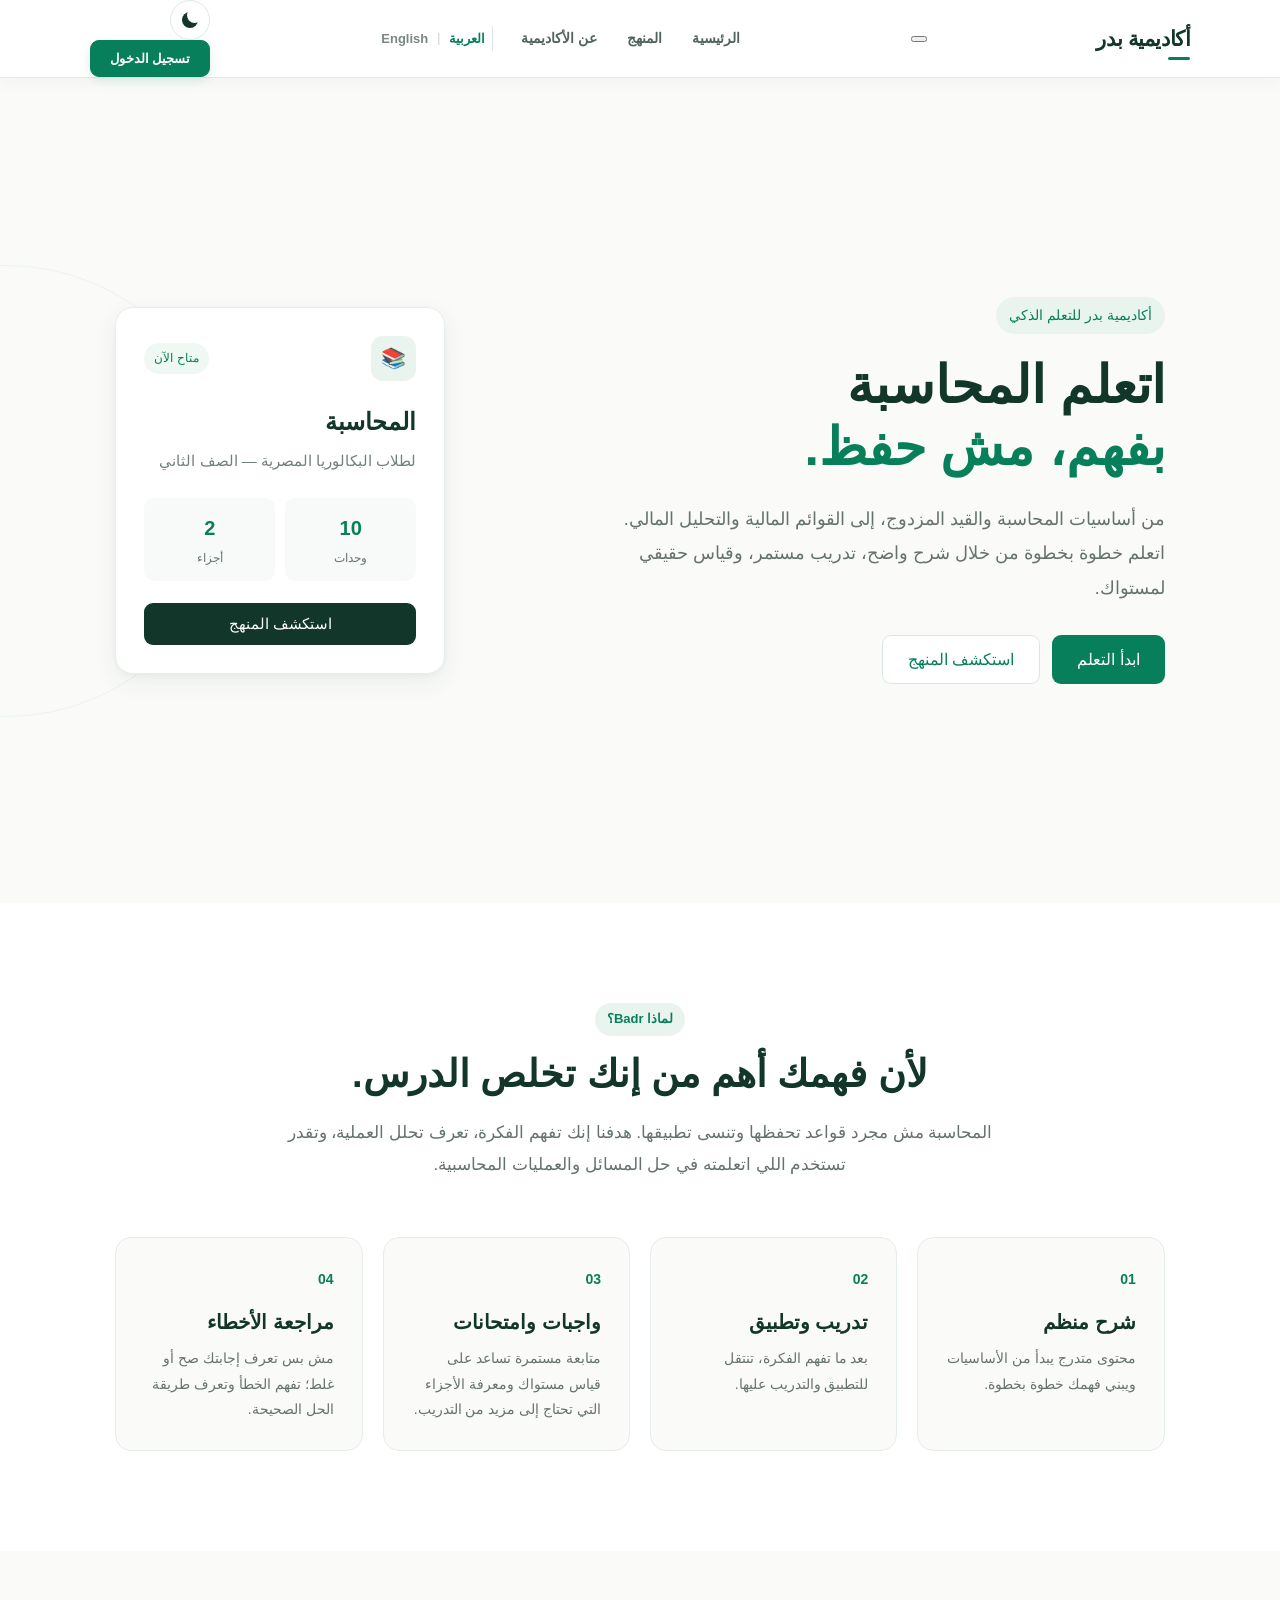
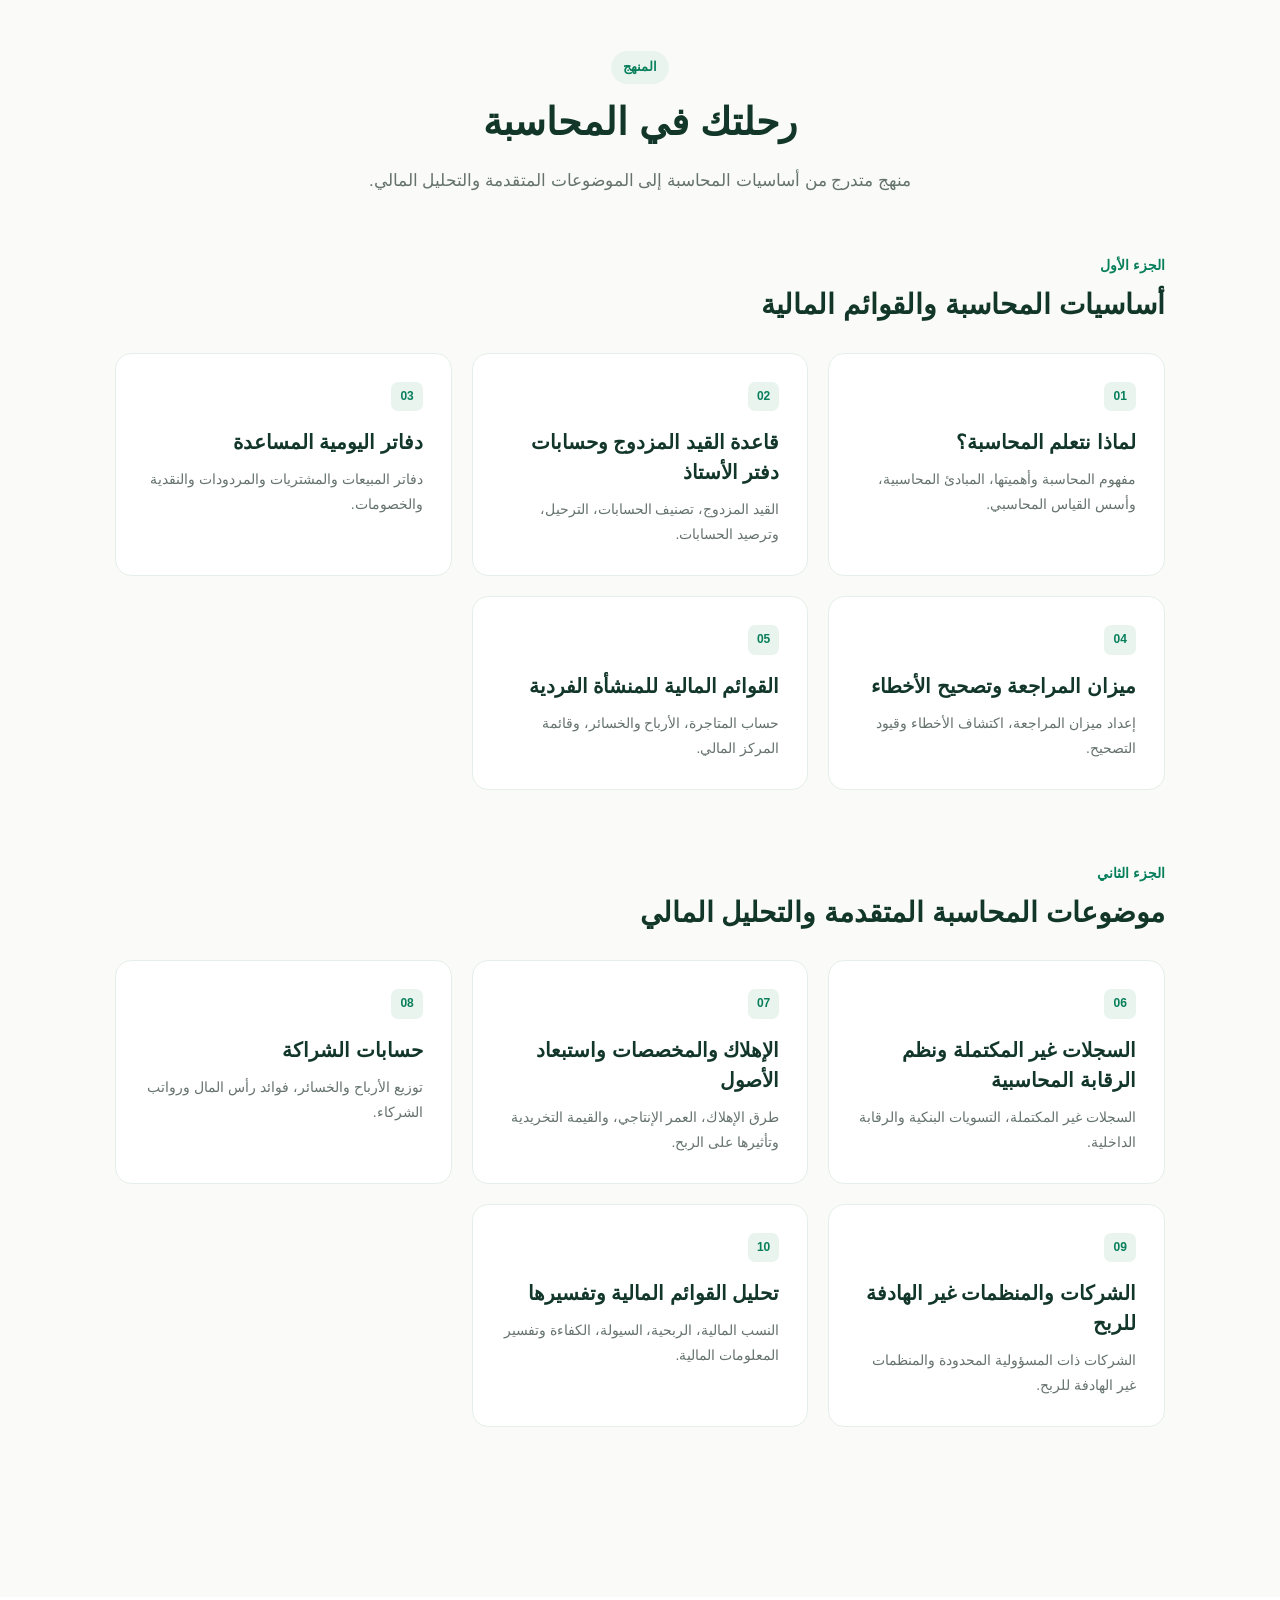
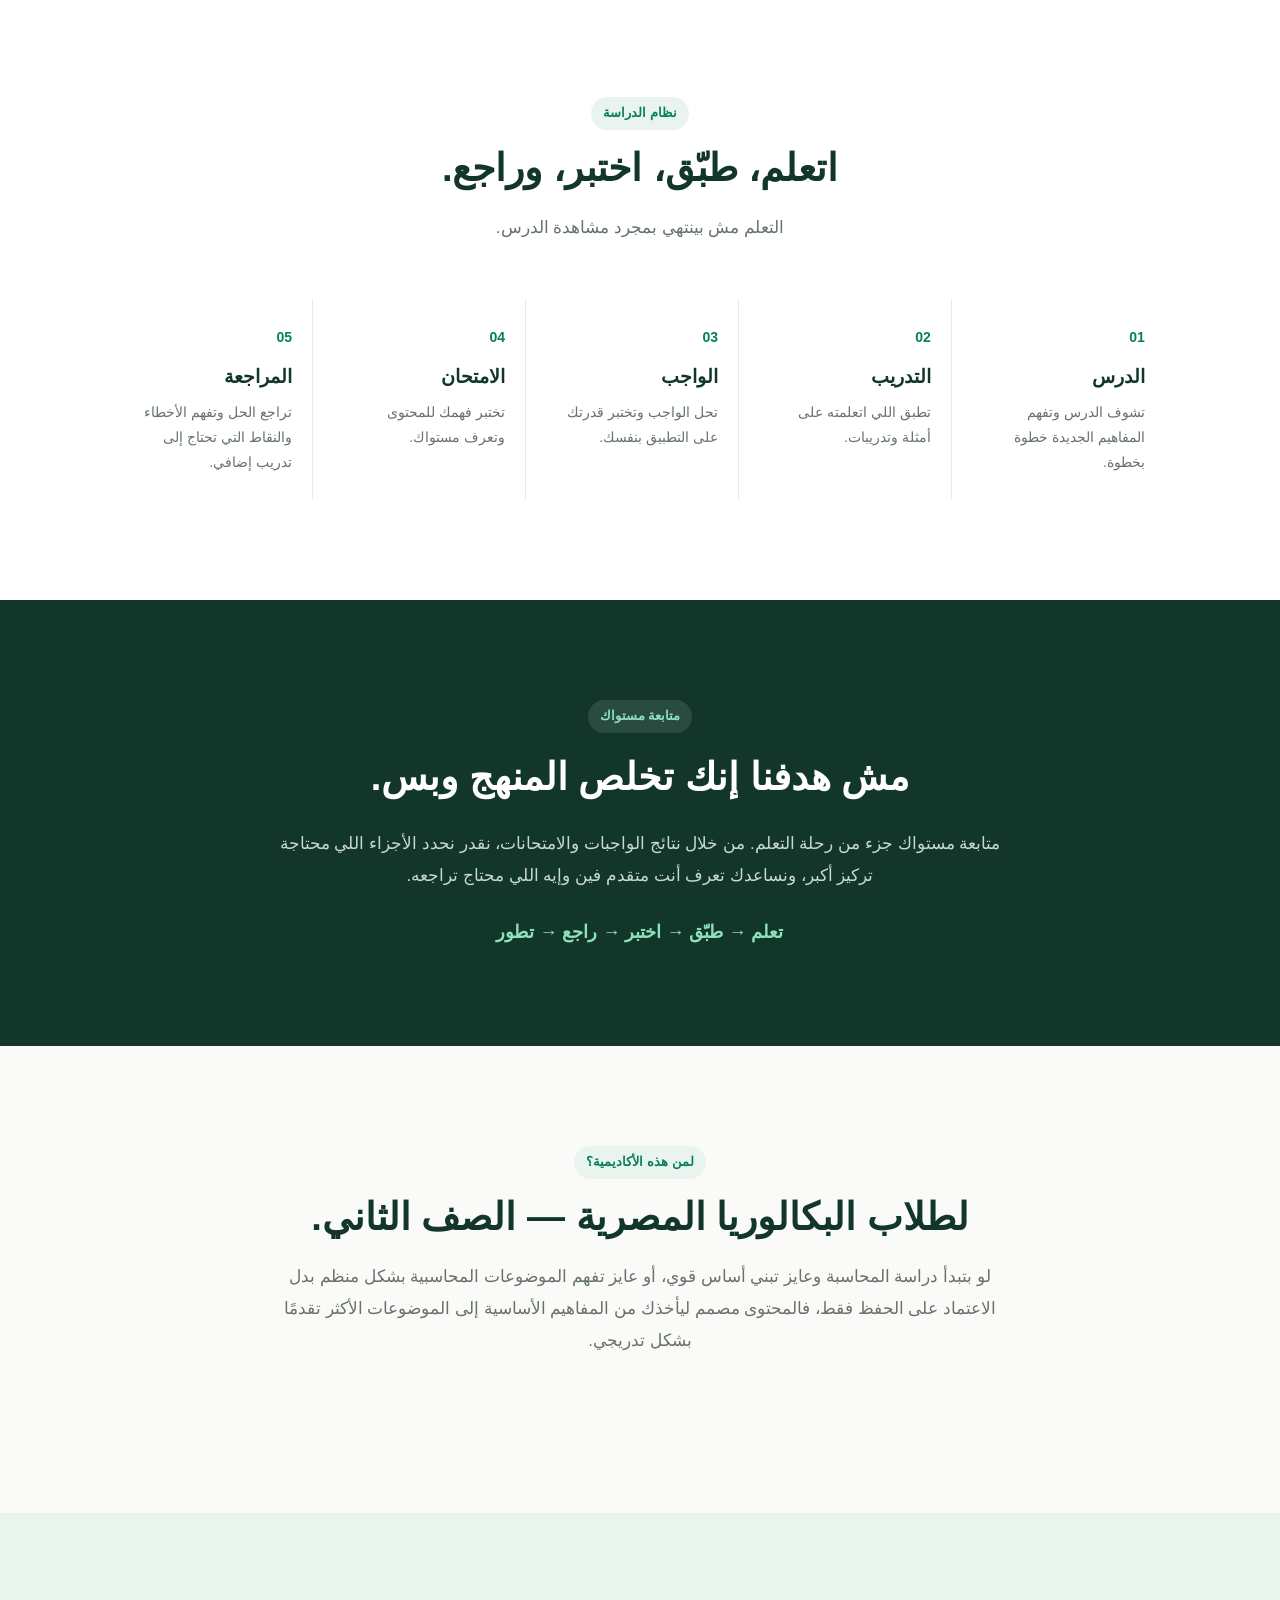
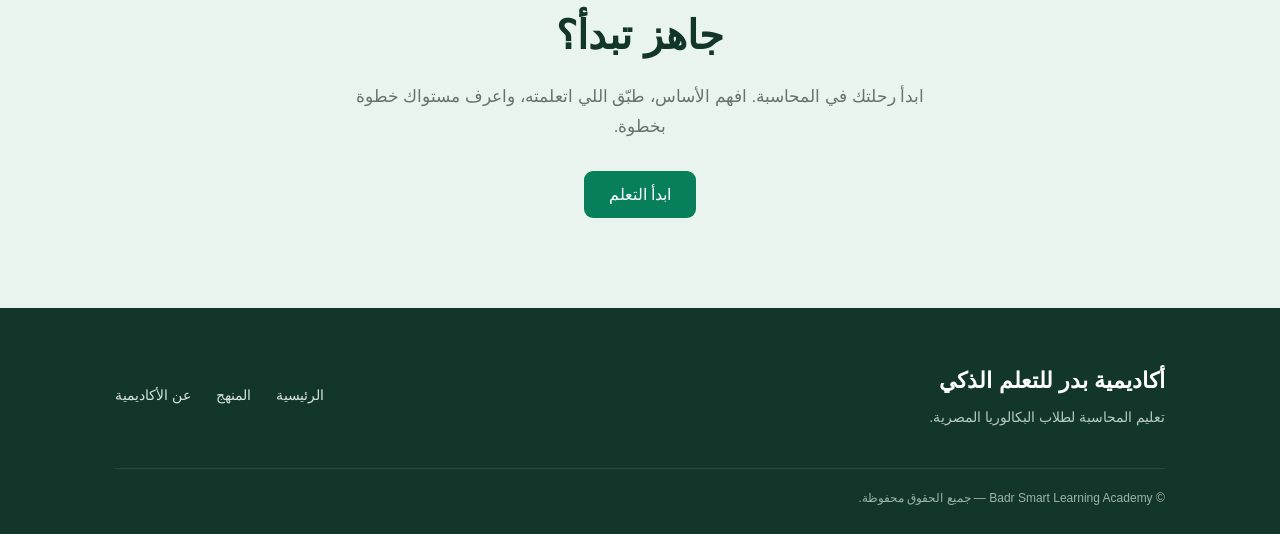
==== commit d6b44060: "update index.html" ====
--- a/index.html
+++ b/index.html
@@ -5,7 +5,10 @@
 
     <meta charset="UTF-8">
 
-    <meta name="viewport" content="width=device-width, initial-scale=1.0">
+    <meta
+        name="viewport"
+        content="width=device-width, initial-scale=1.0"
+    >
 
     <title>أكاديمية بدر للتعلم الذكي</title>
 
@@ -14,7 +17,10 @@
         content="أكاديمية بدر للتعلم الذكي - تعلم المحاسبة لطلاب البكالوريا المصرية."
     >
 
-    <link rel="stylesheet" href="css/style.css">
+    <link
+        rel="stylesheet"
+        href="css/style.css"
+    >
 
 </head>
 
@@ -23,90 +29,141 @@
 
 
     <!-- ================================= -->
-    <!-- الهيدر -->
+    <!-- HEADER -->
     <!-- ================================= -->
 
-<header>
-
-    <div class="logo">
-        أكاديمية بدر
-    </div>
-
-    <nav>
-
-        <a href="#home" id="nav-home">
-            الرئيسية
-        </a>
-
-        <a href="#curriculum" id="nav-curriculum">
-            المنهج
-        </a>
-
-        <a href="#about" id="nav-about">
-            عن الأكاديمية
-        </a>
-
-        <div class="language-switcher">
-
-            <button class="language-active">
-                العربية
+    <header>
+
+        <div class="logo">
+            أكاديمية بدر
+        </div>
+
+
+        <!-- زر القائمة للموبايل -->
+
+        <button
+            class="menu-toggle"
+            id="menu-toggle"
+            type="button"
+            aria-label="فتح القائمة"
+            aria-expanded="false"
+        >
+            <span></span>
+            <span></span>
+            <span></span>
+        </button>
+
+
+        <!-- NAVIGATION -->
+
+        <nav id="main-nav">
+
+            <a
+                href="#home"
+                id="nav-home"
+            >
+                الرئيسية
+            </a>
+
+
+            <a
+                href="#curriculum"
+                id="nav-curriculum"
+            >
+                المنهج
+            </a>
+
+
+            <a
+                href="#about"
+                id="nav-about"
+            >
+                عن الأكاديمية
+            </a>
+
+
+            <!-- LANGUAGE -->
+
+            <div class="language-switcher">
+
+                <button
+                    class="language-active"
+                    type="button"
+                >
+                    العربية
+                </button>
+
+                <span>|</span>
+
+                <button
+                    type="button"
+                >
+                    English
+                </button>
+
+            </div>
+
+        </nav>
+
+
+        <!-- HEADER ACTIONS -->
+
+        <div class="header-actions">
+
+            <!-- DARK MODE -->
+
+            <button
+                class="theme-toggle"
+                id="theme-toggle"
+                aria-label="تفعيل الوضع الداكن"
+                type="button"
+            >
+                <span class="theme-icon theme-sun"></span>
+                <span class="theme-icon theme-moon"></span>
             </button>
 
-            <span>|</span>
-
-            <button>
-                English
+
+            <!-- LOGIN -->
+
+            <button
+                class="login-button"
+                id="navbar-login"
+                type="button"
+            >
+                تسجيل الدخول
             </button>
 
         </div>
 
-        <button
-    class="theme-toggle"
-    id="theme-toggle"
-    aria-label="تفعيل الوضع الداكن"
-    type="button"
->
-    <span class="theme-icon theme-sun"></span>
-    <span class="theme-icon theme-moon"></span>
-</button>
-
-        <button
-            class="login-button"
-            id="navbar-login"
+    </header>
+
+
+
+    <main>
+
+
+        <!-- ================================= -->
+        <!-- HERO -->
+        <!-- ================================= -->
+
+        <section
+            class="hero"
+            id="home"
         >
-            تسجيل الدخول
-        </button>
-
-    </nav>
-
-</header>
-
-
-
-    <main>
-
-
-        <!-- ================================= -->
-        <!-- HERO -->
-        <!-- ================================= -->
-
-        <!-- مهم: لا نضيف reveal هنا -->
-        <!-- لأن الـHero له Animation مستقل بالفعل -->
-
-        <section class="hero" id="home">
-
 
             <div class="hero-content">
 
                 <span class="hero-label">
                     أكاديمية بدر للتعلم الذكي
                 </span>
+
 
                 <h1>
                     اتعلم المحاسبة
                     <br>
                     <span>بفهم، مش حفظ.</span>
                 </h1>
+
 
                 <p>
                     من أساسيات المحاسبة والقيد المزدوج،
@@ -115,13 +172,23 @@
                     تدريب مستمر، وقياس حقيقي لمستواك.
                 </p>
 
+
                 <div class="hero-actions">
 
-                    <button class="primary-button start-learning-button">
-    ابدأ التعلم
-</button>
-                    <button class="secondary-button" id="explore-curriculum">
-    استكشف المنهج
+                    <button
+                        class="primary-button start-learning-button"
+                        type="button"
+                    >
+                        ابدأ التعلم
+                    </button>
+
+
+                    <button
+                        class="secondary-button"
+                        id="explore-curriculum"
+                        type="button"
+                    >
+                        استكشف المنهج
                     </button>
 
                 </div>
@@ -143,16 +210,19 @@
                     </span>
 
                 </div>
+
 
                 <h3>
                     المحاسبة
                 </h3>
+
 
                 <p>
                     لطلاب البكالوريا المصرية
                     — الصف الثاني
                 </p>
 
+
                 <div class="course-info">
 
                     <div>
@@ -167,6 +237,7 @@
 
                     </div>
 
+
                     <div>
 
                         <strong>
@@ -181,9 +252,14 @@
 
                 </div>
 
-                <button class="card-button" id="explore-curriculum-card">
-    استكشف المنهج
-</button>
+
+                <button
+                    class="card-button"
+                    id="explore-curriculum-card"
+                    type="button"
+                >
+                    استكشف المنهج
+                </button>
 
             </div>
 
@@ -195,8 +271,10 @@
         <!-- WHY BADR -->
         <!-- ================================= -->
 
-        <section class="why-badr" id="about">
-
+        <section
+            class="why-badr"
+            id="about"
+        >
 
             <div class="section-heading reveal">
 
@@ -204,9 +282,11 @@
                     لماذا Badr؟
                 </span>
 
+
                 <h2>
                     لأن فهمك أهم من إنك تخلص الدرس.
                 </h2>
+
 
                 <p>
                     المحاسبة مش مجرد قواعد تحفظها وتنسى تطبيقها.
@@ -218,7 +298,6 @@
             </div>
 
 
-
             <div class="features">
 
 
@@ -306,8 +385,10 @@
         <!-- CURRICULUM -->
         <!-- ================================= -->
 
-        <section class="curriculum" id="curriculum">
-
+        <section
+            class="curriculum"
+            id="curriculum"
+        >
 
             <div class="section-heading reveal">
 
@@ -343,7 +424,6 @@
                 </div>
 
 
-
                 <div class="units-grid">
 
 
@@ -572,7 +652,6 @@
 
         <section class="study-system">
 
-
             <div class="section-heading reveal">
 
                 <span class="section-label">
@@ -696,7 +775,6 @@
         <!-- ================================= -->
 
         <section class="progress-section">
-
 
             <div class="progress-content reveal">
 
@@ -729,8 +807,7 @@
         <!-- WHO IS IT FOR -->
         <!-- ================================= -->
 
-        <section class="students-section" id="about">
-
+        <section class="students-section">
 
             <div class="section-heading reveal">
 
@@ -772,9 +849,12 @@
                 واعرف مستواك خطوة بخطوة.
             </p>
 
-            <button class="primary-button start-learning-button">
-    ابدأ التعلم
-</button>
+            <button
+                class="primary-button start-learning-button"
+                type="button"
+            >
+                ابدأ التعلم
+            </button>
 
         </section>
 
@@ -802,7 +882,6 @@
         </div>
 
 
-
         <div class="footer-links">
 
             <a href="#home">
@@ -820,7 +899,6 @@
         </div>
 
 
-
         <div class="footer-bottom">
 
             <p>
@@ -831,75 +909,101 @@
 
     </footer>
 
-  <!-- ================================= -->
-<!-- LOGIN MODAL -->
-<!-- ================================= -->
-
-<div class="auth-modal" id="auth-modal">
-
-    <div class="auth-overlay" id="auth-overlay"></div>
-
-    <div class="auth-card">
-
-        <button class="auth-close" id="auth-close">
-            ×
-        </button>
-
-        <span class="section-label">
-            أكاديمية بدر
-        </span>
-
-        <h2>
-            ابدأ رحلتك في المحاسبة
-        </h2>
-
-        <p>
-            سجل دخولك للوصول إلى دروسك وواجباتك ونتائجك.
-        </p>
-
-        <form id="login-form">
-
-            <label for="student-email">
-                البريد الإلكتروني
-            </label>
-
-            <input
-                type="email"
-                id="student-email"
-                placeholder="أدخل بريدك الإلكتروني"
-                required
+
+
+    <!-- ================================= -->
+    <!-- LOGIN MODAL -->
+    <!-- ================================= -->
+
+    <div
+        class="auth-modal"
+        id="auth-modal"
+    >
+
+        <div
+            class="auth-overlay"
+            id="auth-overlay"
+        ></div>
+
+
+        <div class="auth-card">
+
+            <button
+                class="auth-close"
+                id="auth-close"
+                type="button"
             >
-
-            <label for="student-password">
-                كلمة المرور
-            </label>
-
-            <input
-                type="password"
-                id="student-password"
-                placeholder="أدخل كلمة المرور"
-                required
-            >
-
-            <button
-                type="submit"
-                class="primary-button auth-submit"
-            >
-                تسجيل الدخول
+                ×
             </button>
 
-        </form>
-
-        <p class="auth-note">
-            ليس لديك حساب؟ سيتم فتح التسجيل قريبًا.
-        </p>
+
+            <span class="section-label">
+                أكاديمية بدر
+            </span>
+
+
+            <h2>
+                ابدأ رحلتك في المحاسبة
+            </h2>
+
+
+            <p>
+                سجل دخولك للوصول إلى دروسك وواجباتك ونتائجك.
+            </p>
+
+
+            <form id="login-form">
+
+                <label for="student-email">
+                    البريد الإلكتروني
+                </label>
+
+
+                <input
+                    type="email"
+                    id="student-email"
+                    placeholder="أدخل بريدك الإلكتروني"
+                    required
+                >
+
+
+                <label for="student-password">
+                    كلمة المرور
+                </label>
+
+
+                <input
+                    type="password"
+                    id="student-password"
+                    placeholder="أدخل كلمة المرور"
+                    required
+                >
+
+
+                <button
+                    type="submit"
+                    class="primary-button auth-submit"
+                >
+                    تسجيل الدخول
+                </button>
+
+            </form>
+
+
+            <p class="auth-note">
+                ليس لديك حساب؟ سيتم فتح التسجيل قريبًا.
+            </p>
+
+        </div>
 
     </div>
 
-</div>
-  
+
+
+    <!-- JAVASCRIPT -->
 
     <script src="js/app.js"></script>
 
 </body>
+
 </html>
--- a/css/style.css
+++ b/css/style.css
@@ -1518,124 +1518,224 @@
 
 
 /* =========================
-   THEME TOGGLE
+   PREMIUM THEME TOGGLE
 ========================= */
 
 .theme-toggle {
     position: relative;
-    width: 42px;
-    height: 42px;
+    width: 40px;
+    height: 40px;
     padding: 0;
-    border: 1px solid #D8E8DF;
+    border: 1px solid #DCE9E2;
     border-radius: 50%;
-    background-color: #FFFFFF;
+    background: #FFFFFF;
+
     display: flex;
     align-items: center;
     justify-content: center;
+
     cursor: pointer;
     overflow: hidden;
 
     transition:
         background-color 0.35s ease,
         border-color 0.35s ease,
-        transform 0.2s ease;
+        transform 0.2s ease,
+        box-shadow 0.35s ease;
 }
 
 .theme-toggle:hover {
     transform: translateY(-1px);
+    box-shadow: 0 5px 14px rgba(18, 55, 42, 0.08);
 }
 
 .theme-toggle:active {
-    transform: scale(0.94);
-}
-
-/* الأيقونات */
+    transform: scale(0.93);
+}
+
+
+/* =========================
+   ICON BASE
+========================= */
 
 .theme-icon {
     position: absolute;
-    width: 18px;
-    height: 18px;
+
+    width: 17px;
+    height: 17px;
+
     display: block;
 
     transition:
         transform 0.5s cubic-bezier(0.4, 0, 0.2, 1),
-        opacity 0.3s ease;
-}
-
-/* الشمس */
+        opacity 0.35s ease;
+}
+/* =========================
+   MOON ICON
+========================= */
+
+.theme-moon {
+    width: 16px;
+    height: 16px;
+
+    border-radius: 50%;
+
+    background-color: #12372A;
+
+    opacity: 1;
+
+    transform:
+        scale(1)
+        rotate(0deg);
+
+    transition:
+        transform 0.5s cubic-bezier(0.4, 0, 0.2, 1),
+        opacity 0.35s ease;
+}
+
+/* الجزء المقطوع من القمر */
+
+.theme-moon::after {
+    content: "";
+
+    position: absolute;
+
+    width: 15px;
+    height: 15px;
+
+    top: -4px;
+    right: -4px;
+
+    border-radius: 50%;
+
+    background-color: #FFFFFF;
+}
+
+/* =========================
+   SUN ICON
+========================= */
 
 .theme-sun {
-    border: 2px solid #087F5B;
+    position: absolute;
+
+    width: 13px;
+    height: 13px;
+
     border-radius: 50%;
+    background: #F4B942;
+
     opacity: 0;
-    transform: scale(0.3) rotate(-90deg);
-}
-
-.theme-sun::before,
+    transform: scale(0.25) rotate(-120deg);
+
+    transition:
+        transform 0.5s cubic-bezier(0.4, 0, 0.2, 1),
+        opacity 0.35s ease;
+}
+
+
+/* أشعة الشمس */
+
+.theme-sun::before {
+    content: "";
+
+    position: absolute;
+    inset: -5px;
+
+    background:
+        linear-gradient(#F4B942, #F4B942)
+            center top / 2px 4px no-repeat,
+
+        linear-gradient(#F4B942, #F4B942)
+            center bottom / 2px 4px no-repeat,
+
+        linear-gradient(#F4B942, #F4B942)
+            left center / 4px 2px no-repeat,
+
+        linear-gradient(#F4B942, #F4B942)
+            right center / 4px 2px no-repeat;
+}
+
+
+/* الأشعة القطرية */
+
 .theme-sun::after {
     content: "";
+
     position: absolute;
     inset: -5px;
-    border-top: 2px solid #087F5B;
-    border-bottom: 2px solid #087F5B;
-    border-radius: 50%;
-}
-
-.theme-sun::after {
-    transform: rotate(90deg);
-}
-
-/* القمر */
-
-.theme-moon {
-    background-color: #12372A;
-    border-radius: 50%;
-    opacity: 1;
-    transform: scale(1) rotate(0deg);
-}
-
-.theme-moon::after {
-    content: "";
-    position: absolute;
-    width: 17px;
-    height: 17px;
-    top: -4px;
-    left: 5px;
-    border-radius: 50%;
-    background-color: #FFFFFF;
-}
+
+    background:
+        linear-gradient(
+            45deg,
+            transparent 43%,
+            #F4B942 44%,
+            #F4B942 56%,
+            transparent 57%
+        )
+        center / 4px 4px no-repeat,
+
+        linear-gradient(
+            -45deg,
+            transparent 43%,
+            #F4B942 44%,
+            #F4B942 56%,
+            transparent 57%
+        )
+        center / 4px 4px no-repeat;
+}
+
 
 /* =========================
-   DARK MODE ICON
+   DARK MODE
 ========================= */
 
 body.dark-mode .theme-toggle {
-    background-color: #18251F;
+    background: #18251F;
     border-color: #30443A;
-}
+
+    box-shadow: none;
+}
+
+
+/* القمر يختفي */
 
 body.dark-mode .theme-moon {
     opacity: 0;
-    transform: scale(0.3) rotate(90deg);
-}
-
-body.dark-mode .theme-moon::after {
-    background-color: #18251F;
-}
+
+    transform:
+        scale(0.25)
+        rotate(120deg);
+}
+
+
+/* الشمس تظهر */
 
 body.dark-mode .theme-sun {
     opacity: 1;
-    transform: scale(1) rotate(0deg);
-}
-
-/* Mobile */
+
+    transform:
+        scale(1)
+        rotate(0deg);
+}
+
+
+/* لون خلفية قص القمر */
+
+body.dark-mode .theme-moon::after {
+    background: #18251F;
+}
+
+
+/* =========================
+   MOBILE
+========================= */
 
 @media (max-width: 800px) {
+
     .theme-toggle {
         width: 40px;
         height: 40px;
     }
-}
 
 /* ================================================= */
 /* Dark Mode Colors */
@@ -2072,4 +2172,1164 @@
 
         font-size: 15px;
     }
+}
+
+  /* =========================================================
+   STUDENT DASHBOARD
+========================================================= */
+
+
+/* =========================
+   DASHBOARD HEADER
+========================= */
+
+.dashboard-header {
+    position: sticky;
+    top: 0;
+    z-index: 100;
+
+    height: 72px;
+
+    padding: 0 32px;
+
+    display: flex;
+    align-items: center;
+    justify-content: space-between;
+
+    background: rgba(255, 255, 255, 0.92);
+
+    border-bottom: 1px solid #E5EEE9;
+
+    backdrop-filter: blur(14px);
+}
+
+
+/* Logo */
+
+.dashboard-logo {
+    font-size: 20px;
+    font-weight: 800;
+
+    color: #12372A;
+}
+
+
+/* Header actions */
+
+.dashboard-header-actions {
+    display: flex;
+    align-items: center;
+    gap: 20px;
+}
+
+
+/* =========================
+   NOTIFICATION
+========================= */
+
+.dashboard-notification {
+    width: 40px;
+    height: 40px;
+
+    border: 1px solid #E1EBE6;
+    border-radius: 50%;
+
+    background: #FFFFFF;
+
+    display: flex;
+    align-items: center;
+    justify-content: center;
+
+    cursor: pointer;
+
+    transition:
+        transform 0.2s ease,
+        box-shadow 0.25s ease,
+        background-color 0.25s ease;
+}
+
+.dashboard-notification:hover {
+    transform: translateY(-1px);
+
+    box-shadow:
+        0 6px 16px rgba(18, 55, 42, 0.08);
+}
+
+
+/* Bell */
+
+.notification-icon {
+    position: relative;
+
+    width: 14px;
+    height: 16px;
+
+    border: 2px solid #12372A;
+
+    border-radius: 8px 8px 5px 5px;
+
+    display: block;
+}
+
+.notification-icon::before {
+    content: "";
+
+    position: absolute;
+
+    width: 5px;
+    height: 2px;
+
+    background: #12372A;
+
+    border-radius: 2px;
+
+    left: 50%;
+    bottom: -5px;
+
+    transform: translateX(-50%);
+}
+
+.notification-icon::after {
+    content: "";
+
+    position: absolute;
+
+    width: 4px;
+    height: 4px;
+
+    background: #087F5B;
+
+    border-radius: 50%;
+
+    top: -4px;
+    right: -4px;
+}
+
+
+/* =========================
+   STUDENT MINI PROFILE
+========================= */
+
+.student-mini-profile {
+    display: flex;
+    align-items: center;
+    gap: 10px;
+}
+
+.student-avatar {
+    width: 40px;
+    height: 40px;
+
+    border-radius: 50%;
+
+    background: #EAF4EF;
+
+    color: #087F5B;
+
+    display: flex;
+    align-items: center;
+    justify-content: center;
+
+    font-weight: 800;
+}
+
+.student-mini-info {
+    display: flex;
+    flex-direction: column;
+
+    gap: 2px;
+}
+
+.student-mini-info strong {
+    color: #12372A;
+
+    font-size: 14px;
+}
+
+.student-mini-info span {
+    color: #66736D;
+
+    font-size: 12px;
+}
+
+
+/* =========================================================
+   DASHBOARD LAYOUT
+========================================================= */
+
+.dashboard-layout {
+    min-height: calc(100vh - 72px);
+
+    display: flex;
+
+    background: #FAFBF8;
+}
+
+
+/* =========================
+   SIDEBAR
+========================= */
+
+.dashboard-sidebar {
+    width: 240px;
+
+    flex-shrink: 0;
+
+    padding: 28px 18px;
+
+    background: #FFFFFF;
+
+    border-left: 1px solid #E5EEE9;
+
+    display: flex;
+    flex-direction: column;
+    justify-content: space-between;
+}
+
+
+/* Navigation */
+
+.dashboard-nav {
+    display: flex;
+    flex-direction: column;
+
+    gap: 6px;
+}
+
+
+/* Nav link */
+
+.dashboard-nav-link {
+    min-height: 46px;
+
+    padding: 0 14px;
+
+    display: flex;
+    align-items: center;
+
+    gap: 12px;
+
+    border-radius: 10px;
+
+    color: #66736D;
+
+    text-decoration: none;
+
+    font-size: 14px;
+    font-weight: 600;
+
+    transition:
+        background-color 0.25s ease,
+        color 0.25s ease,
+        transform 0.2s ease;
+}
+
+.dashboard-nav-link:hover {
+    background: #F3F8F5;
+
+    color: #12372A;
+
+    transform: translateX(-2px);
+}
+
+
+/* Active */
+
+.dashboard-nav-link.active {
+    background: #EAF4EF;
+
+    color: #087F5B;
+}
+
+
+/* Icons */
+
+.nav-icon {
+    width: 22px;
+
+    display: flex;
+    justify-content: center;
+
+    font-size: 17px;
+}
+
+
+/* Logout */
+
+.sidebar-logout {
+    width: 100%;
+
+    padding: 11px 14px;
+
+    border: 1px solid #E3ECE7;
+
+    border-radius: 9px;
+
+    background: transparent;
+
+    color: #66736D;
+
+    font-family: inherit;
+
+    font-size: 13px;
+
+    cursor: pointer;
+
+    transition:
+        background-color 0.25s ease,
+        color 0.25s ease;
+}
+
+.sidebar-logout:hover {
+    background: #F8F2F2;
+
+    color: #A34A4A;
+}
+
+
+/* =========================================================
+   DASHBOARD CONTENT
+========================================================= */
+
+.dashboard-content {
+    flex: 1;
+
+    min-width: 0;
+
+    padding: 40px;
+
+    max-width: 1400px;
+
+    margin: 0 auto;
+}
+
+
+/* =========================
+   WELCOME
+========================= */
+
+.dashboard-welcome {
+    margin-bottom: 30px;
+}
+
+.dashboard-label {
+    display: inline-block;
+
+    margin-bottom: 8px;
+
+    color: #087F5B;
+
+    font-size: 13px;
+    font-weight: 700;
+}
+
+.dashboard-welcome h1 {
+    margin: 0;
+
+    color: #12372A;
+
+    font-size: 30px;
+    line-height: 1.3;
+}
+
+.dashboard-welcome p {
+    margin: 8px 0 0;
+
+    color: #66736D;
+
+    font-size: 15px;
+}
+
+
+/* =========================================================
+   STAT CARDS
+========================================================= */
+
+.dashboard-stats {
+    display: grid;
+
+    grid-template-columns:
+        repeat(3, minmax(0, 1fr));
+
+    gap: 18px;
+
+    margin-bottom: 20px;
+}
+
+
+.dashboard-stat-card {
+    padding: 22px;
+
+    background: #FFFFFF;
+
+    border: 1px solid #E5EEE9;
+
+    border-radius: 16px;
+
+    box-shadow:
+        0 5px 18px rgba(18, 55, 42, 0.04);
+
+    display: flex;
+    flex-direction: column;
+
+    transition:
+        transform 0.25s ease,
+        box-shadow 0.25s ease;
+}
+
+.dashboard-stat-card:hover {
+    transform: translateY(-3px);
+
+    box-shadow:
+        0 10px 25px rgba(18, 55, 42, 0.07);
+}
+
+
+.stat-title {
+    color: #66736D;
+
+    font-size: 13px;
+    font-weight: 600;
+}
+
+.stat-value {
+    margin-top: 8px;
+
+    color: #12372A;
+
+    font-size: 28px;
+    line-height: 1;
+}
+
+.stat-description {
+    margin-top: 8px;
+
+    color: #89958F;
+
+    font-size: 12px;
+}
+
+
+/* =========================================================
+   DASHBOARD CARDS
+========================================================= */
+
+.dashboard-main-grid {
+    display: grid;
+
+    grid-template-columns:
+        minmax(0, 1.35fr)
+        minmax(0, 1fr);
+
+    gap: 20px;
+
+    margin-bottom: 20px;
+}
+
+
+.dashboard-lower-grid {
+    display: grid;
+
+    grid-template-columns:
+        repeat(2, minmax(0, 1fr));
+
+    gap: 20px;
+}
+
+
+.dashboard-card {
+    padding: 24px;
+
+    background: #FFFFFF;
+
+    border: 1px solid #E5EEE9;
+
+    border-radius: 18px;
+
+    box-shadow:
+        0 5px 18px rgba(18, 55, 42, 0.035);
+}
+
+
+.dashboard-card-header {
+    display: flex;
+    align-items: flex-start;
+    justify-content: space-between;
+
+    gap: 16px;
+
+    margin-bottom: 16px;
+}
+
+
+.card-label {
+    display: block;
+
+    margin-bottom: 6px;
+
+    color: #087F5B;
+
+    font-size: 12px;
+    font-weight: 700;
+}
+
+.dashboard-card h2 {
+    margin: 0;
+
+    color: #12372A;
+
+    font-size: 20px;
+    line-height: 1.4;
+}
+
+.dashboard-card p {
+    color: #66736D;
+
+    font-size: 14px;
+
+    line-height: 1.8;
+}
+
+
+/* =========================================================
+   CONTINUE LESSON
+========================================================= */
+
+.lesson-number {
+    padding: 6px 10px;
+
+    border-radius: 8px;
+
+    background: #F3F8F5;
+
+    color: #087F5B;
+
+    font-size: 11px;
+    font-weight: 700;
+
+    white-space: nowrap;
+}
+
+
+/* Lesson progress */
+
+.lesson-progress {
+    margin-top: 22px;
+}
+
+.progress-info {
+    margin-bottom: 8px;
+
+    display: flex;
+    justify-content: space-between;
+
+    color: #66736D;
+
+    font-size: 12px;
+}
+
+.progress-info strong {
+    color: #087F5B;
+}
+
+
+/* Progress bar */
+
+.progress-bar {
+    width: 100%;
+    height: 7px;
+
+    overflow: hidden;
+
+    border-radius: 99px;
+
+    background: #EAF1ED;
+}
+
+.progress-fill {
+    height: 100%;
+
+    border-radius: inherit;
+
+    background: #087F5B;
+}
+
+
+/* Primary button */
+
+.dashboard-primary-button {
+    width: 100%;
+
+    margin-top: 22px;
+
+    padding: 12px 18px;
+
+    border: none;
+
+    border-radius: 9px;
+
+    background: #087F5B;
+
+    color: #FFFFFF;
+
+    font-family: inherit;
+
+    font-size: 13px;
+    font-weight: 700;
+
+    cursor: pointer;
+
+    transition:
+        background-color 0.25s ease,
+        transform 0.2s ease,
+        box-shadow 0.25s ease;
+}
+
+.dashboard-primary-button:hover {
+    background: #076D4E;
+
+    transform: translateY(-1px);
+
+    box-shadow:
+        0 7px 18px rgba(8, 127, 91, 0.18);
+}
+
+
+/* =========================================================
+   UPCOMING ITEMS
+========================================================= */
+
+.upcoming-item {
+    display: flex;
+
+    align-items: center;
+
+    gap: 12px;
+
+    padding: 14px 0;
+
+    border-bottom: 1px solid #EEF3F0;
+}
+
+.upcoming-item:last-child {
+    border-bottom: none;
+}
+
+
+.upcoming-icon {
+    width: 38px;
+    height: 38px;
+
+    flex-shrink: 0;
+
+    border-radius: 10px;
+
+    display: flex;
+    align-items: center;
+    justify-content: center;
+
+    font-weight: 800;
+}
+
+
+.homework-icon {
+    background: #EAF4EF;
+
+    color: #087F5B;
+}
+
+.exam-icon {
+    background: #FFF5E5;
+
+    color: #B7791F;
+}
+
+
+.upcoming-info {
+    display: flex;
+
+    flex-direction: column;
+
+    gap: 4px;
+}
+
+.upcoming-info strong {
+    color: #12372A;
+
+    font-size: 13px;
+}
+
+.upcoming-info span {
+    color: #89958F;
+
+    font-size: 11px;
+}
+
+
+/* =========================================================
+   WEAK TOPICS
+========================================================= */
+
+.weak-topic {
+    display: flex;
+
+    align-items: center;
+    justify-content: space-between;
+
+    gap: 15px;
+
+    padding: 14px 0;
+
+    border-bottom: 1px solid #EEF3F0;
+}
+
+.weak-topic:last-of-type {
+    border-bottom: none;
+}
+
+
+.weak-topic-info {
+    display: flex;
+
+    flex-direction: column;
+
+    gap: 4px;
+}
+
+.weak-topic-info strong {
+    color: #12372A;
+
+    font-size: 13px;
+}
+
+.weak-topic-info span {
+    color: #89958F;
+
+    font-size: 11px;
+}
+
+
+.weak-topic-level {
+    padding: 5px 9px;
+
+    border-radius: 7px;
+
+    background: #FFF5E5;
+
+    color: #A66A17;
+
+    font-size: 10px;
+    font-weight: 700;
+
+    white-space: nowrap;
+}
+
+
+/* Secondary button */
+
+.dashboard-secondary-button {
+    width: 100%;
+
+    margin-top: 18px;
+
+    padding: 10px 16px;
+
+    border: 1px solid #DCE9E2;
+
+    border-radius: 9px;
+
+    background: #FFFFFF;
+
+    color: #087F5B;
+
+    font-family: inherit;
+
+    font-size: 12px;
+    font-weight: 700;
+
+    cursor: pointer;
+
+    transition:
+        background-color 0.25s ease,
+        border-color 0.25s ease;
+}
+
+.dashboard-secondary-button:hover {
+    background: #F3F8F5;
+
+    border-color: #C9DED4;
+}
+
+
+/* =========================================================
+   EXAM SCORE
+========================================================= */
+
+.exam-score {
+    color: #087F5B;
+
+    font-size: 25px;
+
+    white-space: nowrap;
+}
+
+.exam-message {
+    margin-top: 4px;
+}
+
+
+/* =========================================================
+   DARK MODE
+========================================================= */
+
+body.dark-mode .dashboard-header {
+    background: rgba(15, 23, 19, 0.92);
+
+    border-bottom-color: #26372F;
+}
+
+body.dark-mode .dashboard-logo {
+    color: #E8F0EC;
+}
+
+body.dark-mode .dashboard-layout {
+    background: #0F1713;
+}
+
+body.dark-mode .dashboard-sidebar {
+    background: #121D18;
+
+    border-left-color: #26372F;
+}
+
+body.dark-mode .dashboard-notification {
+    background: #18251F;
+
+    border-color: #30443A;
+}
+
+body.dark-mode .notification-icon {
+    border-color: #E8F0EC;
+}
+
+body.dark-mode .notification-icon::before {
+    background: #E8F0EC;
+}
+
+body.dark-mode .student-mini-info strong {
+    color: #E8F0EC;
+}
+
+body.dark-mode .student-mini-info span {
+    color: #91A39A;
+}
+
+body.dark-mode .student-avatar {
+    background: #1D352A;
+
+    color: #6BC5A5;
+}
+
+body.dark-mode .dashboard-nav-link {
+    color: #91A39A;
+}
+
+body.dark-mode .dashboard-nav-link:hover {
+    background: #1A2922;
+
+    color: #E8F0EC;
+}
+
+body.dark-mode .dashboard-nav-link.active {
+    background: #1D352A;
+
+    color: #6BC5A5;
+}
+
+body.dark-mode .sidebar-logout {
+    border-color: #30443A;
+
+    color: #91A39A;
+}
+
+body.dark-mode .dashboard-welcome h1,
+body.dark-mode .dashboard-card h2,
+body.dark-mode .stat-value,
+body.dark-mode .upcoming-info strong,
+body.dark-mode .weak-topic-info strong {
+    color: #E8F0EC;
+}
+
+body.dark-mode .dashboard-welcome p,
+body.dark-mode .dashboard-card p,
+body.dark-mode .stat-title,
+body.dark-mode .progress-info,
+body.dark-mode .upcoming-info span,
+body.dark-mode .weak-topic-info span {
+    color: #91A39A;
+}
+
+body.dark-mode .dashboard-stat-card,
+body.dark-mode .dashboard-card {
+    background: #121D18;
+
+    border-color: #26372F;
+
+    box-shadow:
+        0 5px 18px rgba(0, 0, 0, 0.12);
+}
+
+body.dark-mode .lesson-number {
+    background: #1A2922;
+
+    color: #6BC5A5;
+}
+
+body.dark-mode .progress-bar {
+    background: #26372F;
+}
+
+body.dark-mode .upcoming-item,
+body.dark-mode .weak-topic {
+    border-color: #26372F;
+}
+
+body.dark-mode .homework-icon {
+    background: #1D352A;
+
+    color: #6BC5A5;
+}
+
+body.dark-mode .dashboard-secondary-button {
+    background: #121D18;
+
+    border-color: #30443A;
+
+    color: #6BC5A5;
+}
+
+body.dark-mode .dashboard-secondary-button:hover {
+    background: #1A2922;
+}
+
+
+/* =========================================================
+   RESPONSIVE
+========================================================= */
+
+@media (max-width: 1000px) {
+
+    .dashboard-sidebar {
+        width: 210px;
+    }
+
+    .dashboard-content {
+        padding: 30px;
+    }
+
+    .dashboard-main-grid {
+        grid-template-columns: 1fr;
+    }
+}
+
+
+@media (max-width: 800px) {
+
+    .dashboard-header {
+        height: 64px;
+
+        padding: 0 18px;
+    }
+
+    .dashboard-sidebar {
+        width: 72px;
+
+        padding: 20px 10px;
+    }
+
+    .dashboard-nav-link {
+        justify-content: center;
+
+        padding: 0;
+    }
+
+    .dashboard-nav-link span:last-child {
+        display: none;
+    }
+
+    .sidebar-logout {
+        font-size: 0;
+
+        padding: 10px;
+    }
+
+    .sidebar-logout::after {
+        content: "↪";
+
+        font-size: 16px;
+    }
+
+    .dashboard-content {
+        padding: 25px 18px;
+    }
+
+    .dashboard-stats {
+        grid-template-columns: 1fr;
+    }
+
+    .dashboard-lower-grid {
+        grid-template-columns: 1fr;
+    }
+
+    .student-mini-info {
+        display: none;
+    }
+}
+
+
+@media (max-width: 500px) {
+
+    .dashboard-sidebar {
+        width: 62px;
+    }
+
+    .dashboard-content {
+        padding: 22px 14px;
+    }
+
+    .dashboard-welcome h1 {
+        font-size: 24px;
+    }
+
+    .dashboard-card {
+        padding: 18px;
+    }
+
+    .dashboard-card h2 {
+        font-size: 18px;
+    }
+
+    .dashboard-header-actions {
+        gap: 10px;
+    }
+
+    .dashboard-notification {
+        width: 36px;
+        height: 36px;
+    }
+
+    .student-avatar {
+        width: 36px;
+        height: 36px;
+    }
+}
+
+  /* =========================================================
+   DASHBOARD THEME TOGGLE
+========================================================= */
+
+.dashboard-header .theme-toggle {
+    position: relative;
+
+    width: 40px;
+    height: 40px;
+
+    flex-shrink: 0;
+
+    padding: 0;
+
+    border: 1px solid #DCE9E2;
+    border-radius: 50%;
+
+    background: #FFFFFF;
+
+    display: flex;
+    align-items: center;
+    justify-content: center;
+
+    cursor: pointer;
+
+    overflow: hidden;
+
+    z-index: 5;
+}
+
+
+/* Moon */
+
+.dashboard-header .theme-toggle .theme-moon {
+    position: absolute;
+
+    width: 16px;
+    height: 16px;
+
+    border-radius: 50%;
+
+    background: #12372A;
+
+    opacity: 1;
+
+    transform: scale(1);
+
+    display: block;
+}
+
+
+/* Moon cut */
+
+.dashboard-header .theme-toggle .theme-moon::after {
+    content: "";
+
+    position: absolute;
+
+    width: 15px;
+    height: 15px;
+
+    top: -4px;
+    right: -4px;
+
+    border-radius: 50%;
+
+    background: #FFFFFF;
+}
+
+
+/* Sun */
+
+.dashboard-header .theme-toggle .theme-sun {
+    position: absolute;
+
+    width: 13px;
+    height: 13px;
+
+    border-radius: 50%;
+
+    background: #F4B942;
+
+    opacity: 0;
+
+    transform: scale(0.25);
+
+    display: block;
+}
+
+
+/* Dark mode */
+
+body.dark-mode .dashboard-header .theme-moon {
+    opacity: 0;
+
+    transform: scale(0.25) rotate(120deg);
+}
+
+body.dark-mode .dashboard-header .theme-sun {
+    opacity: 1;
+
+    transform: scale(1) rotate(0deg);
+}
+
+body.dark-mode .dashboard-header .theme-toggle {
+    background: #18251F;
+
+    border-color: #30443A;
 }
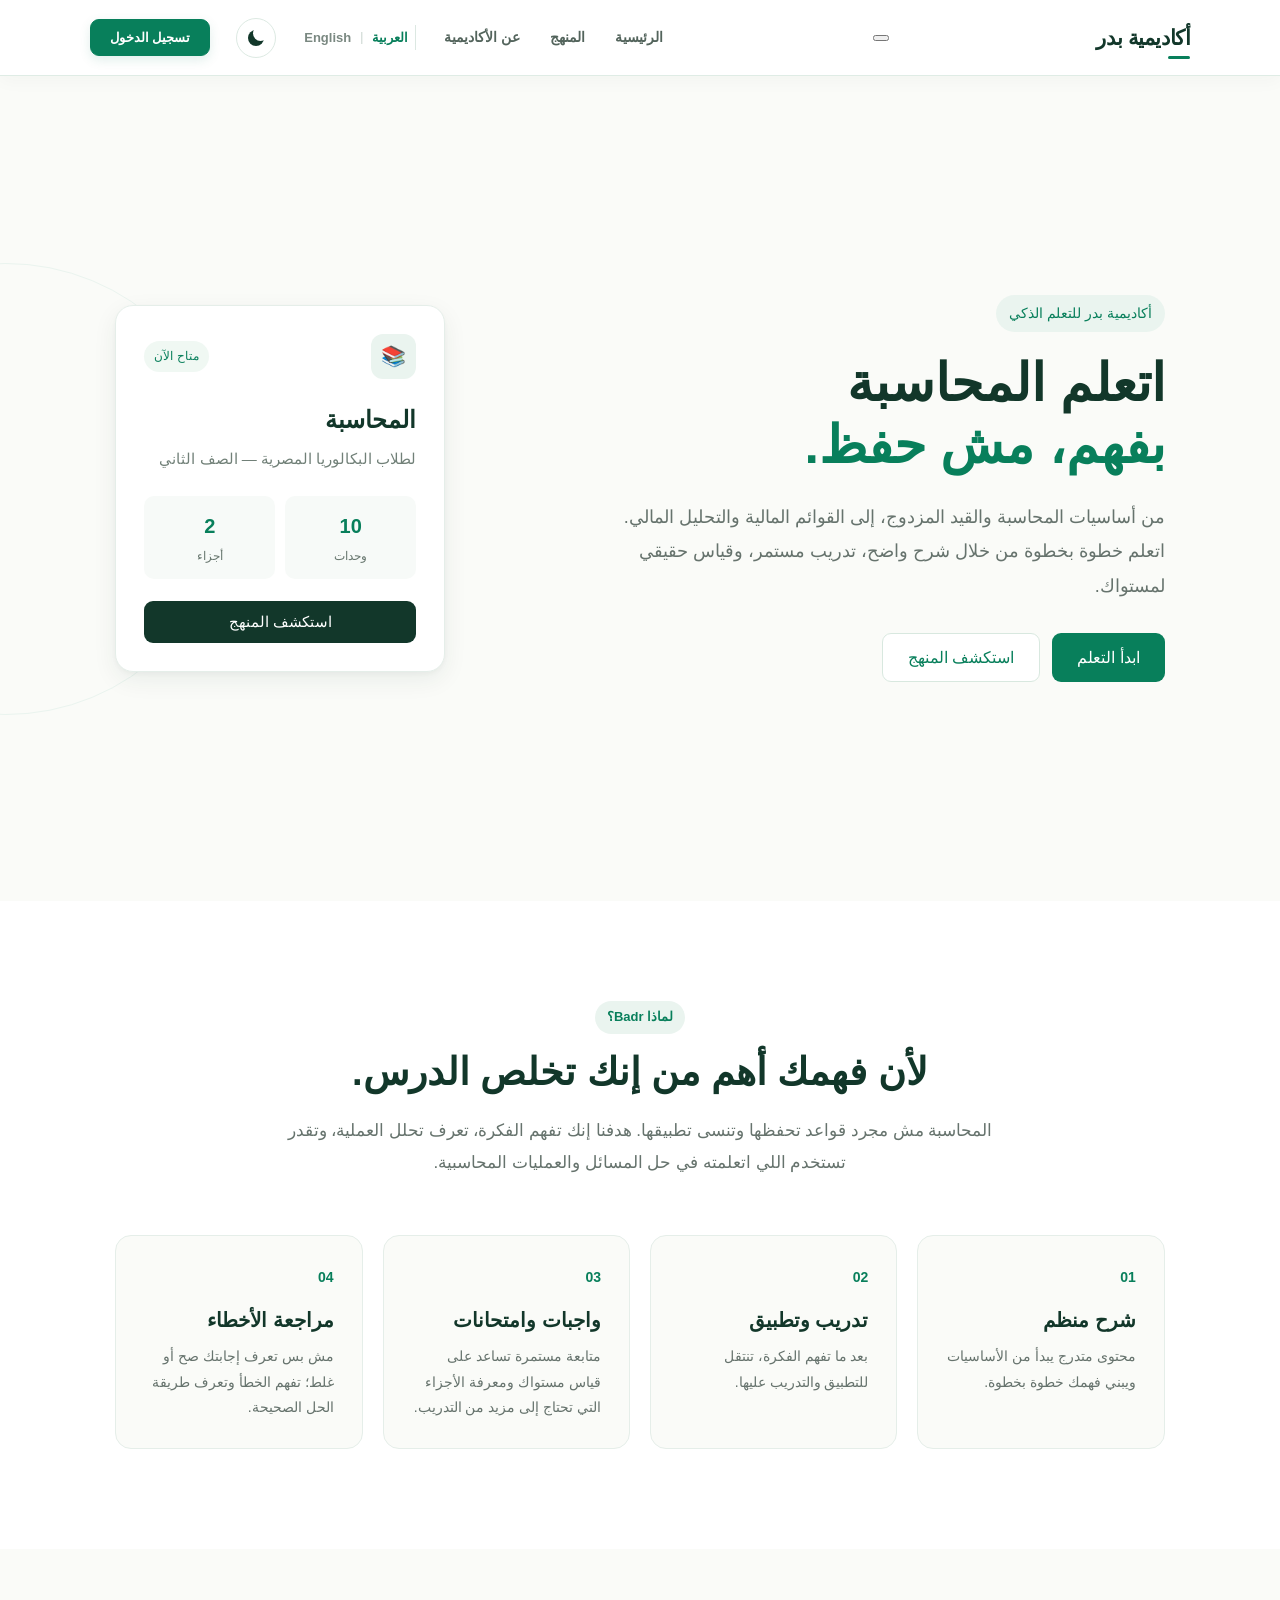
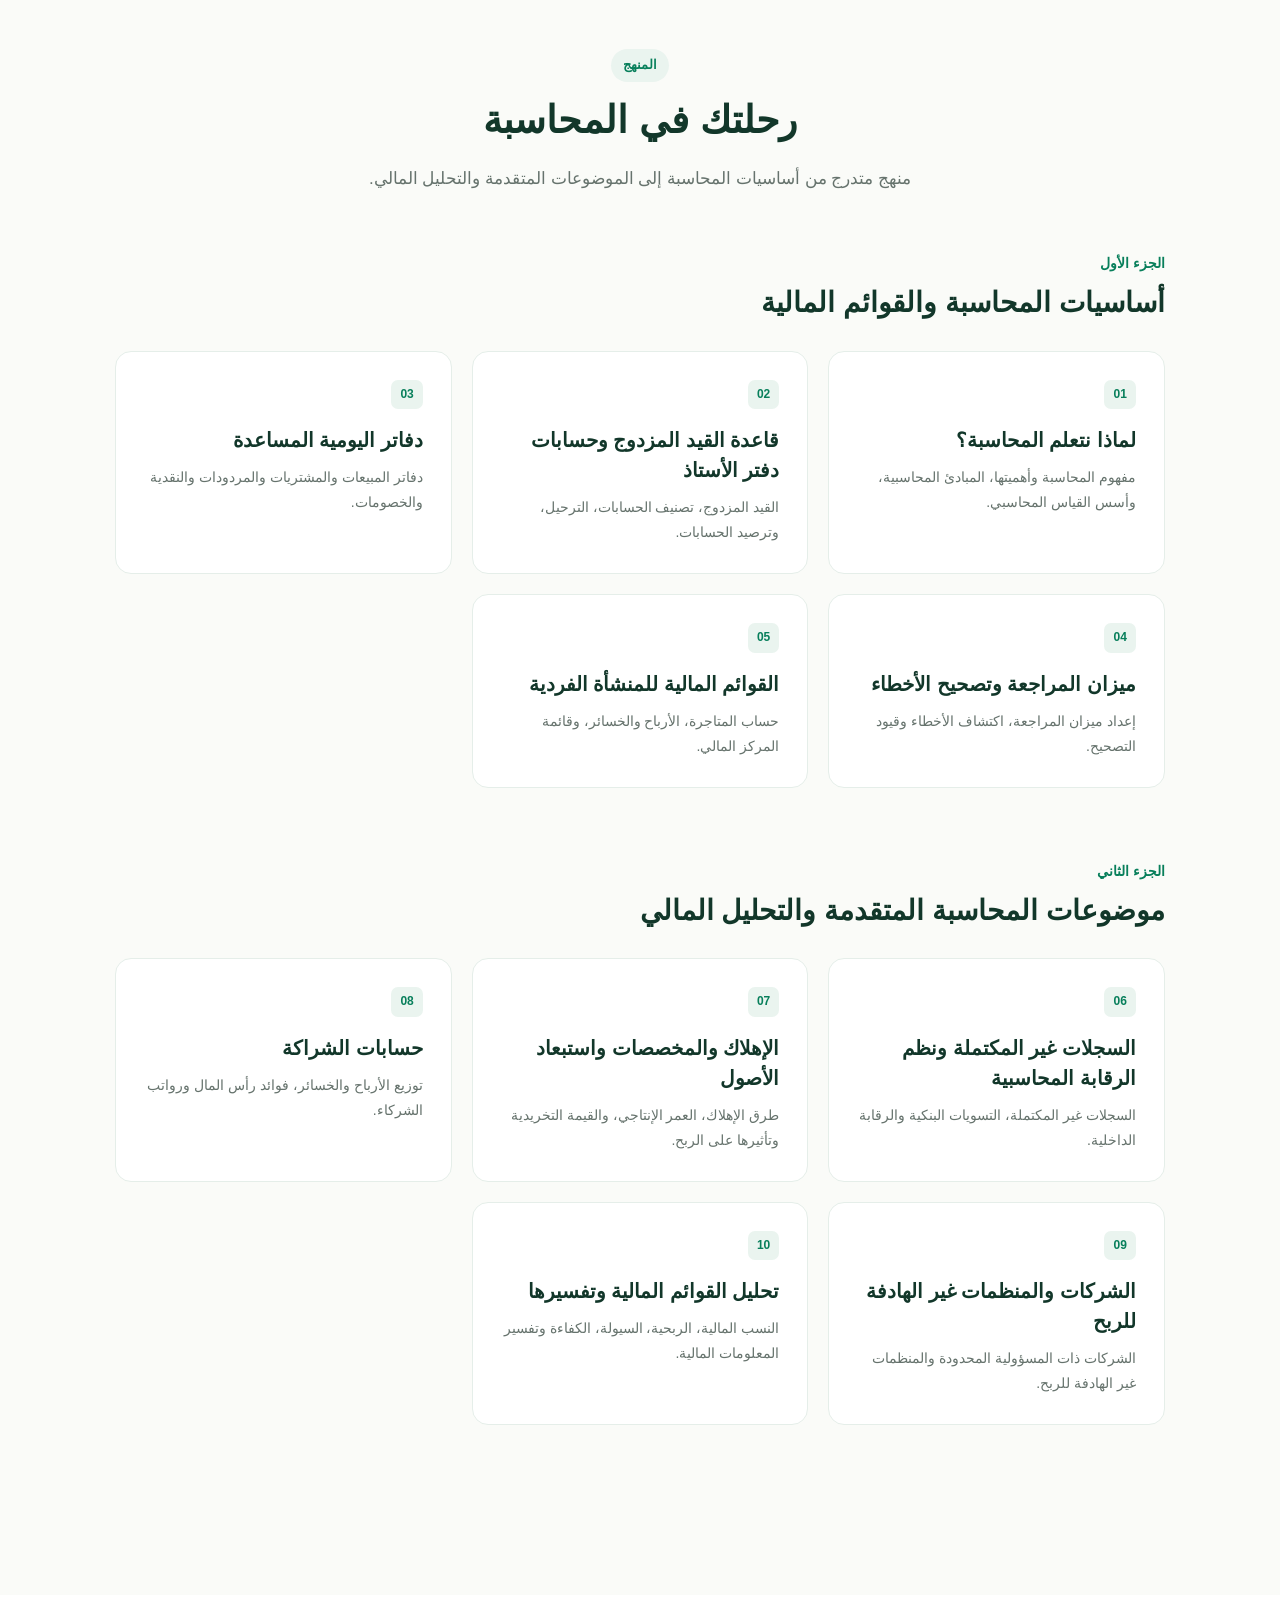
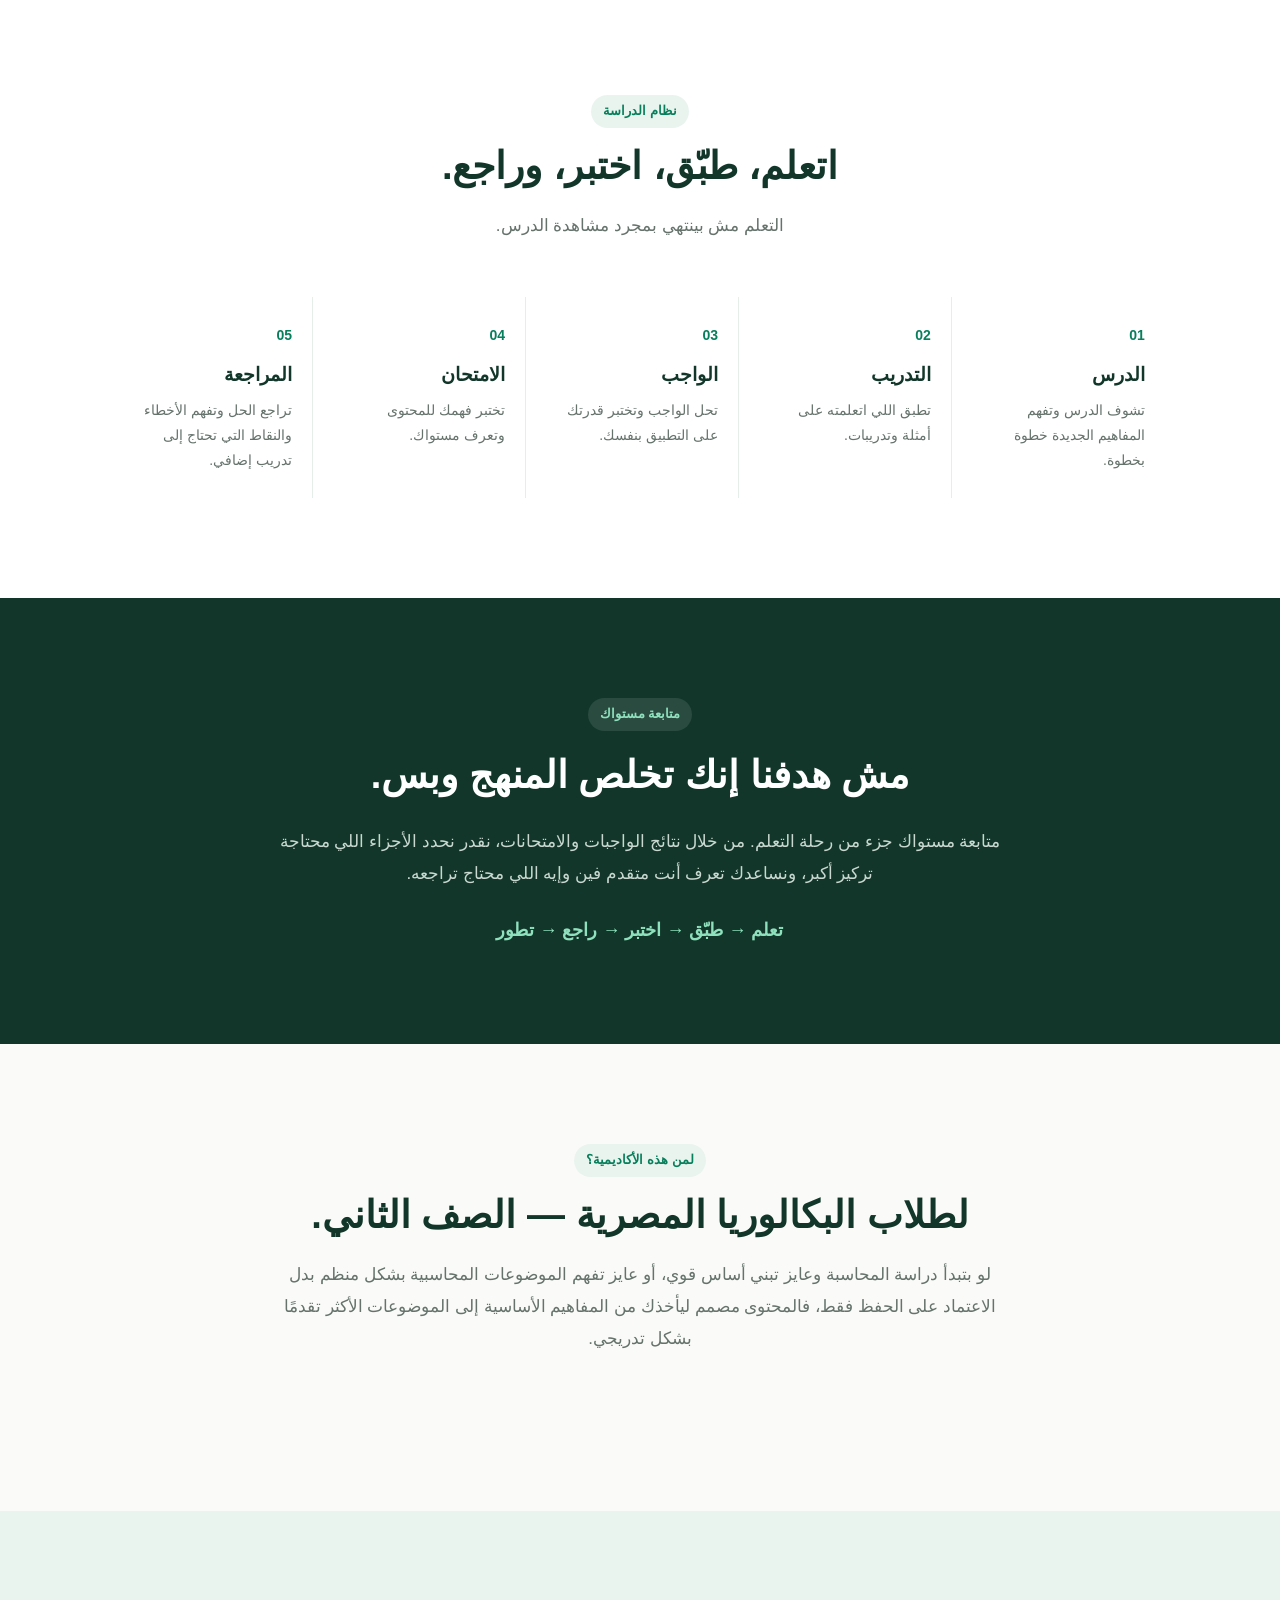
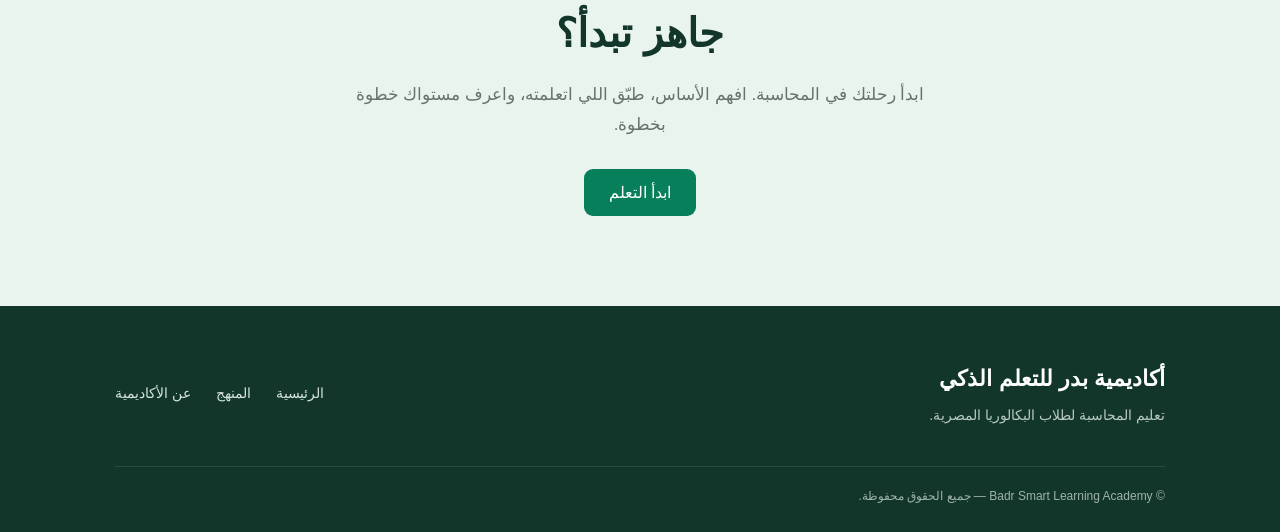
==== commit b13b2ef4: "update index.html" ====
--- a/index.html
+++ b/index.html
@@ -42,8 +42,8 @@
         <!-- زر القائمة للموبايل -->
 
         <button
-            class="menu-toggle"
-            id="menu-toggle"
+            class="mobile-menu-button"
+            id="mobile-menu-button"
             type="button"
             aria-label="فتح القائمة"
             aria-expanded="false"
@@ -103,12 +103,6 @@
 
             </div>
 
-        </nav>
-
-
-        <!-- HEADER ACTIONS -->
-
-        <div class="header-actions">
 
             <!-- DARK MODE -->
 
@@ -133,7 +127,7 @@
                 تسجيل الدخول
             </button>
 
-        </div>
+        </nav>
 
     </header>
 
--- a/css/style.css
+++ b/css/style.css
@@ -1,6 +1,10 @@
-/* ================================================= */
-/* 1. الإعدادات الأساسية */
-/* ================================================= */
+/* =========================================================
+   BADR ACADEMY — STYLE.CSS
+========================================================= */
+
+/* =========================================================
+   1. BASIC SETTINGS
+========================================================= */
 
 * {
     box-sizing: border-box;
@@ -18,10 +22,14 @@
     line-height: 1.6;
 }
 
-
-/* ================================================= */
-/* 2. الهيدر - PREMIUM NAVBAR */
-/* ================================================= */
+button {
+    font-family: inherit;
+}
+
+
+/* =========================================================
+   2. PREMIUM NAVBAR
+========================================================= */
 
 header {
     position: sticky;
@@ -29,7 +37,6 @@
     z-index: 1000;
 
     min-height: 76px;
-
     padding: 0 7%;
 
     display: flex;
@@ -46,8 +53,7 @@
     box-shadow:
         0 4px 18px rgba(18, 55, 42, 0.035);
 
-    animation:
-        headerReveal 0.55s ease forwards;
+    animation: headerReveal 0.55s ease forwards;
 
     transition:
         background-color 0.3s ease,
@@ -56,9 +62,9 @@
 }
 
 
-/* ================================================= */
-/* Logo */
-/* ================================================= */
+/* =========================================================
+   LOGO
+========================================================= */
 
 .logo {
     position: relative;
@@ -69,7 +75,6 @@
     font-weight: 800;
 
     letter-spacing: -0.4px;
-
     white-space: nowrap;
 
     cursor: default;
@@ -94,8 +99,7 @@
 
     border-radius: 10px;
 
-    transition:
-        width 0.3s ease;
+    transition: width 0.3s ease;
 }
 
 .logo:hover {
@@ -107,14 +111,13 @@
 }
 
 
-/* ================================================= */
-/* Navigation */
-/* ================================================= */
+/* =========================================================
+   NAVIGATION
+========================================================= */
 
 nav {
     display: flex;
     align-items: center;
-
     gap: 26px;
 }
 
@@ -130,8 +133,7 @@
 
     text-decoration: none;
 
-    transition:
-        color 0.25s ease;
+    transition: color 0.25s ease;
 }
 
 nav > a::after {
@@ -162,16 +164,15 @@
 }
 
 
-/* ================================================= */
-/* 3. اللغة */
-/* ================================================= */
+/* =========================================================
+   3. LANGUAGE SWITCHER
+========================================================= */
 
 .language-switcher {
     display: flex;
     align-items: center;
 
     gap: 7px;
-
     padding-right: 5px;
 
     border-right: 1px solid #DCE8E2;
@@ -181,20 +182,17 @@
     padding: 5px 2px;
 
     border: none;
-
     background: transparent;
 
     color: #7A8881;
 
     font-family: inherit;
-
     font-size: 13px;
     font-weight: 600;
 
     cursor: pointer;
 
-    transition:
-        color 0.25s ease;
+    transition: color 0.25s ease;
 }
 
 .language-switcher button:hover,
@@ -208,25 +206,17 @@
 
 .language-switcher span {
     color: #C5D2CC;
-
     font-size: 12px;
 }
 
 
-/* ================================================= */
-/* 4. الأزرار العامة */
-/* ================================================= */
-
-button {
-    font-family: inherit;
-}
-
-
-/* زر ابدأ التعلم */
+/* =========================================================
+   4. GENERAL BUTTONS
+========================================================= */
 
 .primary-button {
     background-color: #087F5B;
-    color: white;
+    color: #FFFFFF;
 
     border: none;
 
@@ -235,6 +225,7 @@
     border-radius: 9px;
 
     font-size: 16px;
+
     cursor: pointer;
 
     transition:
@@ -257,10 +248,8 @@
 }
 
 
-/* زر استكشف المنهج */
-
 .secondary-button {
-    background-color: white;
+    background-color: #FFFFFF;
     color: #087F5B;
 
     border: 1px solid #D8E8DF;
@@ -270,6 +259,7 @@
     border-radius: 9px;
 
     font-size: 16px;
+
     cursor: pointer;
 
     transition:
@@ -288,15 +278,14 @@
 }
 
 
-/* ================================================= */
-/* 5. زر تسجيل الدخول في الـNavbar */
-/* ================================================= */
+/* =========================================================
+   5. LOGIN BUTTON
+========================================================= */
 
 .login-button {
     padding: 10px 19px;
 
     border: 1px solid #087F5B;
-
     border-radius: 9px;
 
     background-color: #087F5B;
@@ -334,9 +323,9 @@
 }
 
 
-/* ================================================= */
-/* 6. Hero */
-/* ================================================= */
+/* =========================================================
+   6. HERO
+========================================================= */
 
 .hero {
     min-height: calc(100vh - 75px);
@@ -362,7 +351,6 @@
     height: 450px;
 
     border: 1px solid #EAF4EF;
-
     border-radius: 50%;
 
     left: -220px;
@@ -406,7 +394,6 @@
     margin: 0;
 
     font-size: 52px;
-
     line-height: 1.2;
 
     color: #12372A;
@@ -444,7 +431,6 @@
 
 .hero-actions {
     display: flex;
-
     gap: 12px;
 
     opacity: 0;
@@ -456,21 +442,19 @@
 }
 
 
-/* ================================================= */
-/* 7. Hero Card */
-/* ================================================= */
+/* =========================================================
+   7. HERO CARD
+========================================================= */
 
 .hero-card {
     width: 330px;
-
     flex-shrink: 0;
 
-    background-color: white;
+    background-color: #FFFFFF;
 
     padding: 28px;
 
     border-radius: 18px;
-
     border: 1px solid #E5EEE9;
 
     box-shadow:
@@ -595,8 +579,7 @@
     padding: 12px;
 
     background-color: #12372A;
-
-    color: white;
+    color: #FFFFFF;
 
     border: none;
 
@@ -618,9 +601,9 @@
 }
 
 
-/* ================================================= */
-/* 8. إعدادات الـSections المشتركة */
-/* ================================================= */
+/* =========================================================
+   8. SECTIONS
+========================================================= */
 
 .why-badr,
 .curriculum,
@@ -642,7 +625,6 @@
     display: inline-block;
 
     color: #087F5B;
-
     background-color: #EAF4EF;
 
     padding: 6px 12px;
@@ -650,7 +632,6 @@
     border-radius: 20px;
 
     font-size: 13px;
-
     font-weight: bold;
 
     margin-bottom: 14px;
@@ -662,7 +643,6 @@
     color: #12372A;
 
     font-size: 38px;
-
     line-height: 1.3;
 }
 
@@ -672,17 +652,16 @@
     color: #66736D;
 
     font-size: 17px;
-
     line-height: 1.9;
 }
 
 
-/* ================================================= */
-/* 9. لماذا Badr */
-/* ================================================= */
+/* =========================================================
+   9. WHY BADR
+========================================================= */
 
 .why-badr {
-    background-color: white;
+    background-color: #FFFFFF;
 }
 
 .features {
@@ -697,7 +676,6 @@
     padding: 28px;
 
     border: 1px solid #E5EEE9;
-
     border-radius: 16px;
 
     background-color: #FAFBF8;
@@ -718,7 +696,6 @@
     color: #087F5B;
 
     font-weight: bold;
-
     font-size: 14px;
 }
 
@@ -741,9 +718,9 @@
 }
 
 
-/* ================================================= */
-/* 10. المنهج */
-/* ================================================= */
+/* =========================================================
+   10. CURRICULUM
+========================================================= */
 
 .curriculum {
     background-color: #FAFBF8;
@@ -761,7 +738,6 @@
     color: #087F5B;
 
     font-size: 14px;
-
     font-weight: bold;
 }
 
@@ -782,12 +758,11 @@
 }
 
 .unit-card {
-    background-color: white;
+    background-color: #FFFFFF;
 
     padding: 28px;
 
     border: 1px solid #E5EEE9;
-
     border-radius: 16px;
 
     transition:
@@ -806,7 +781,6 @@
     display: inline-block;
 
     color: #087F5B;
-
     background-color: #EAF4EF;
 
     padding: 5px 9px;
@@ -814,7 +788,6 @@
     border-radius: 7px;
 
     font-size: 12px;
-
     font-weight: bold;
 }
 
@@ -822,7 +795,6 @@
     margin: 16px 0 10px;
 
     font-size: 20px;
-
     line-height: 1.5;
 
     color: #12372A;
@@ -834,17 +806,16 @@
     color: #66736D;
 
     font-size: 14px;
-
     line-height: 1.8;
 }
 
 
-/* ================================================= */
-/* 11. نظام الدراسة */
-/* ================================================= */
+/* =========================================================
+   11. STUDY SYSTEM
+========================================================= */
 
 .study-system {
-    background-color: white;
+    background-color: #FFFFFF;
 }
 
 .study-steps {
@@ -869,7 +840,6 @@
     color: #087F5B;
 
     font-weight: bold;
-
     font-size: 14px;
 }
 
@@ -887,19 +857,18 @@
     color: #66736D;
 
     font-size: 14px;
-
     line-height: 1.8;
 }
 
 
-/* ================================================= */
-/* 12. متابعة المستوى */
-/* ================================================= */
+/* =========================================================
+   12. PROGRESS
+========================================================= */
 
 .progress-section {
     background-color: #12372A;
 
-    color: white;
+    color: #FFFFFF;
 
     position: relative;
 
@@ -930,7 +899,6 @@
     color: #C9D8D1;
 
     font-size: 17px;
-
     line-height: 1.9;
 
     margin-bottom: 25px;
@@ -943,18 +911,18 @@
 }
 
 
-/* ================================================= */
-/* 13. لمن الأكاديمية؟ */
-/* ================================================= */
+/* =========================================================
+   13. STUDENTS
+========================================================= */
 
 .students-section {
     background-color: #FAFBF8;
 }
 
 
-/* ================================================= */
-/* 14. CTA النهائي */
-/* ================================================= */
+/* =========================================================
+   14. FINAL CTA
+========================================================= */
 
 .final-cta {
     padding: 90px 9%;
@@ -980,19 +948,18 @@
     color: #66736D;
 
     font-size: 17px;
-
     line-height: 1.8;
 }
 
 
-/* ================================================= */
-/* 15. Footer */
-/* ================================================= */
+/* =========================================================
+   15. FOOTER
+========================================================= */
 
 footer {
     background-color: #12372A;
 
-    color: white;
+    color: #FFFFFF;
 
     padding: 55px 9% 25px;
 
@@ -1057,59 +1024,50 @@
 }
 
 
-/* ================================================= */
-/* 16. Animations الأساسية */
-/* ================================================= */
+/* =========================================================
+   16. ANIMATIONS
+========================================================= */
 
 @keyframes fadeUp {
-
     from {
         opacity: 0;
-
         transform: translateY(18px);
     }
 
     to {
         opacity: 1;
-
         transform: translateY(0);
     }
 }
 
 @keyframes cardReveal {
-
     from {
         opacity: 0;
-
         transform: translateX(30px);
     }
 
     to {
         opacity: 1;
-
         transform: translateX(0);
     }
 }
 
 @keyframes headerReveal {
-
     from {
         opacity: 0;
-
         transform: translateY(-12px);
     }
 
     to {
         opacity: 1;
-
         transform: translateY(0);
     }
 }
 
 
-/* ================================================= */
-/* 17. Scroll Reveal */
-/* ================================================= */
+/* =========================================================
+   17. SCROLL REVEAL
+========================================================= */
 
 .reveal {
     opacity: 0;
@@ -1140,9 +1098,9 @@
 }
 
 
-/* ================================================= */
-/* 18. AUTH MODAL */
-/* ================================================= */
+/* =========================================================
+   18. AUTH MODAL
+========================================================= */
 
 .auth-modal {
     position: fixed;
@@ -1194,10 +1152,9 @@
     z-index: 1;
 
     width: 100%;
-
     max-width: 450px;
 
-    background-color: white;
+    background-color: #FFFFFF;
 
     padding: 35px;
 
@@ -1229,11 +1186,9 @@
     position: absolute;
 
     top: 15px;
-
     left: 18px;
 
     width: 35px;
-
     height: 35px;
 
     border: none;
@@ -1245,7 +1200,6 @@
     border-radius: 50%;
 
     font-size: 24px;
-
     line-height: 1;
 
     cursor: pointer;
@@ -1279,7 +1233,6 @@
     color: #12372A;
 
     font-size: 30px;
-
     line-height: 1.3;
 }
 
@@ -1292,9 +1245,9 @@
 }
 
 
-/* ================================================= */
-/* Login Form */
-/* ================================================= */
+/* =========================================================
+   LOGIN FORM
+========================================================= */
 
 #login-form {
     display: flex;
@@ -1362,172 +1315,24 @@
 }
 
 
-/* ================================================= */
-/* 19. الموبايل */
-/* ================================================= */
-
-@media (max-width: 1000px) {
-
-    .features {
-        grid-template-columns: repeat(2, 1fr);
-    }
-
-    .units-grid {
-        grid-template-columns: repeat(2, 1fr);
-    }
-
-    .study-steps {
-        grid-template-columns: repeat(2, 1fr);
-    }
-
-    .study-step {
-        border-right: none;
-
-        border-bottom:
-            1px solid #E5EEE9;
-    }
-}
-
-
-@media (max-width: 800px) {
-
-    header {
-        min-height: 68px;
-
-        padding: 0 5%;
-    }
-
-    nav > a {
-        display: none;
-    }
-
-    nav {
-        gap: 12px;
-    }
-
-    .login-button {
-        padding: 9px 14px;
-
-        font-size: 13px;
-    }
-
-    .hero {
-        min-height: auto;
-
-        flex-direction: column;
-
-        align-items: stretch;
-
-        padding: 55px 6%;
-
-        gap: 45px;
-    }
-
-    .hero h1 {
-        font-size: 40px;
-    }
-
-    .hero-content > p {
-        font-size: 16px;
-    }
-
-    .hero-card {
-        width: 100%;
-    }
-
-    .why-badr,
-    .curriculum,
-    .study-system,
-    .progress-section,
-    .students-section {
-        padding: 75px 6%;
-    }
-
-    .section-heading h2 {
-        font-size: 30px;
-    }
-
-    .features,
-    .units-grid {
-        grid-template-columns: 1fr;
-    }
-
-    .study-steps {
-        grid-template-columns: 1fr;
-    }
-
-    .final-cta {
-        padding: 70px 6%;
-    }
-
-    .final-cta h2 {
-        font-size: 32px;
-    }
-
-    footer {
-        padding: 45px 6% 25px;
-
-        grid-template-columns: 1fr;
-    }
-
-    .footer-links {
-        flex-wrap: wrap;
-    }
-
-    .auth-card {
-        padding: 30px 22px;
-
-        border-radius: 18px;
-    }
-
-    .auth-card h2 {
-        font-size: 25px;
-    }
-
-    .auth-close {
-        top: 13px;
-
-        left: 15px;
-
-        width: 34px;
-
-        height: 34px;
-    }
-}
-
-
-/* ================================================= */
-/* 20. تقليل الحركة */
-/* ================================================= */
-
-@media (prefers-reduced-motion: reduce) {
-
-    *,
-    *::before,
-    *::after {
-
-        animation-duration: 0.01ms !important;
-
-        animation-iteration-count: 1 !important;
-
-        transition-duration: 0.01ms !important;
-
-        scroll-behavior: auto !important;
-    }
-}
-
-
-/* =========================
-   PREMIUM THEME TOGGLE
-========================= */
+/* =========================================================
+   19. THEME TOGGLE
+========================================================= */
 
 .theme-toggle {
     position: relative;
+
     width: 40px;
     height: 40px;
+
+    flex-shrink: 0;
+
     padding: 0;
+
     border: 1px solid #DCE9E2;
+
     border-radius: 50%;
+
     background: #FFFFFF;
 
     display: flex;
@@ -1535,7 +1340,10 @@
     justify-content: center;
 
     cursor: pointer;
+
     overflow: hidden;
+
+    z-index: 5;
 
     transition:
         background-color 0.35s ease,
@@ -1546,23 +1354,17 @@
 
 .theme-toggle:hover {
     transform: translateY(-1px);
-    box-shadow: 0 5px 14px rgba(18, 55, 42, 0.08);
+
+    box-shadow:
+        0 5px 14px rgba(18, 55, 42, 0.08);
 }
 
 .theme-toggle:active {
     transform: scale(0.93);
 }
 
-
-/* =========================
-   ICON BASE
-========================= */
-
 .theme-icon {
     position: absolute;
-
-    width: 17px;
-    height: 17px;
 
     display: block;
 
@@ -1570,9 +1372,9 @@
         transform 0.5s cubic-bezier(0.4, 0, 0.2, 1),
         opacity 0.35s ease;
 }
-/* =========================
-   MOON ICON
-========================= */
+
+
+/* Moon */
 
 .theme-moon {
     width: 16px;
@@ -1587,13 +1389,7 @@
     transform:
         scale(1)
         rotate(0deg);
-
-    transition:
-        transform 0.5s cubic-bezier(0.4, 0, 0.2, 1),
-        opacity 0.35s ease;
-}
-
-/* الجزء المقطوع من القمر */
+}
 
 .theme-moon::after {
     content: "";
@@ -1611,57 +1407,50 @@
     background-color: #FFFFFF;
 }
 
-/* =========================
-   SUN ICON
-========================= */
+
+/* Sun */
 
 .theme-sun {
-    position: absolute;
-
     width: 13px;
     height: 13px;
 
     border-radius: 50%;
+
     background: #F4B942;
 
     opacity: 0;
-    transform: scale(0.25) rotate(-120deg);
-
-    transition:
-        transform 0.5s cubic-bezier(0.4, 0, 0.2, 1),
-        opacity 0.35s ease;
-}
-
-
-/* أشعة الشمس */
+
+    transform:
+        scale(0.25)
+        rotate(-120deg);
+}
 
 .theme-sun::before {
     content: "";
 
     position: absolute;
+
     inset: -5px;
 
     background:
         linear-gradient(#F4B942, #F4B942)
-            center top / 2px 4px no-repeat,
+        center top / 2px 4px no-repeat,
 
         linear-gradient(#F4B942, #F4B942)
-            center bottom / 2px 4px no-repeat,
+        center bottom / 2px 4px no-repeat,
 
         linear-gradient(#F4B942, #F4B942)
-            left center / 4px 2px no-repeat,
+        left center / 4px 2px no-repeat,
 
         linear-gradient(#F4B942, #F4B942)
-            right center / 4px 2px no-repeat;
-}
-
-
-/* الأشعة القطرية */
+        right center / 4px 2px no-repeat;
+}
 
 .theme-sun::after {
     content: "";
 
     position: absolute;
+
     inset: -5px;
 
     background:
@@ -1685,19 +1474,99 @@
 }
 
 
-/* =========================
-   DARK MODE
-========================= */
+/* =========================================================
+   20. DARK MODE
+========================================================= */
+
+body.dark-mode {
+    background-color: #0F1713;
+    color: #E8F0EC;
+}
+
+
+/* Header */
+
+body.dark-mode header {
+    background-color: rgba(15, 23, 19, 0.90);
+
+    border-bottom-color: rgba(48, 68, 58, 0.8);
+
+    box-shadow:
+        0 8px 25px rgba(0, 0, 0, 0.12);
+}
+
+
+/* Logo */
+
+body.dark-mode .logo {
+    color: #EAF2EE;
+}
+
+body.dark-mode .logo::after {
+    background-color: #42B883;
+}
+
+
+/* Navbar */
+
+body.dark-mode nav > a {
+    color: #AABBB3;
+}
+
+body.dark-mode nav > a:hover {
+    color: #55C995;
+}
+
+body.dark-mode nav > a::after {
+    background-color: #42B883;
+}
+
+
+/* Language */
+
+body.dark-mode .language-switcher {
+    border-right-color: #30443A;
+}
+
+body.dark-mode .language-switcher button {
+    color: #81938A;
+}
+
+body.dark-mode .language-switcher button:hover,
+body.dark-mode .language-switcher .language-active {
+    color: #55C995;
+}
+
+body.dark-mode .language-switcher span {
+    color: #405349;
+}
+
+
+/* Login */
+
+body.dark-mode .login-button {
+    background-color: #087F5B;
+    border-color: #087F5B;
+}
+
+body.dark-mode .login-button:hover {
+    background-color: #096E50;
+}
+
+
+/* Theme button */
 
 body.dark-mode .theme-toggle {
-    background: #18251F;
+    background-color: #18251F;
+
     border-color: #30443A;
 
     box-shadow: none;
 }
 
-
-/* القمر يختفي */
+body.dark-mode .theme-toggle:hover {
+    background-color: #213129;
+}
 
 body.dark-mode .theme-moon {
     opacity: 0;
@@ -1707,9 +1576,6 @@
         rotate(120deg);
 }
 
-
-/* الشمس تظهر */
-
 body.dark-mode .theme-sun {
     opacity: 1;
 
@@ -1718,124 +1584,12 @@
         rotate(0deg);
 }
 
-
-/* لون خلفية قص القمر */
-
 body.dark-mode .theme-moon::after {
-    background: #18251F;
-}
-
-
-/* =========================
-   MOBILE
-========================= */
-
-@media (max-width: 800px) {
-
-    .theme-toggle {
-        width: 40px;
-        height: 40px;
-    }
-
-/* ================================================= */
-/* Dark Mode Colors */
-/* ================================================= */
-
-body.dark-mode {
-    background-color: #0F1713;
-    color: #E8F0EC;
-}
-
-
-/* Header */
-
-body.dark-mode header {
-    background-color: rgba(15, 23, 19, 0.90);
-
-    border-bottom-color: rgba(48, 68, 58, 0.8);
-
-    box-shadow:
-        0 8px 25px rgba(0, 0, 0, 0.12);
-}
-
-
-/* Logo */
-
-body.dark-mode .logo {
-    color: #EAF2EE;
-}
-
-body.dark-mode .logo::after {
-    background-color: #42B883;
-}
-
-
-/* Navbar */
-
-body.dark-mode nav > a {
-    color: #AABBB3;
-}
-
-body.dark-mode nav > a:hover {
-    color: #55C995;
-}
-
-body.dark-mode nav > a::after {
-    background-color: #42B883;
-}
-
-
-/* Language */
-
-body.dark-mode .language-switcher {
-    border-right-color: #30443A;
-}
-
-body.dark-mode .language-switcher button {
-    color: #81938A;
-}
-
-body.dark-mode .language-switcher button:hover,
-body.dark-mode .language-switcher .language-active {
-    color: #55C995;
-}
-
-body.dark-mode .language-switcher span {
-    color: #405349;
-}
-
-
-/* Login */
-
-body.dark-mode .login-button {
-    background-color: #087F5B;
-
-    border-color: #087F5B;
-}
-
-body.dark-mode .login-button:hover {
-    background-color: #096E50;
-}
-
-
-/* Theme Button */
-
-body.dark-mode .theme-toggle {
-    background-color: #18231D;
-
-    color: #F5D76E;
-
-    border-color: #30443A;
-}
-
-body.dark-mode .theme-toggle:hover {
-    background-color: #213129;
-}
-
-
-/* ================================================= */
+    background-color: #18251F;
+}
+
+
 /* Hero */
-/* ================================================= */
 
 body.dark-mode .hero::before {
     border-color: #26382F;
@@ -1859,9 +1613,7 @@
 }
 
 
-/* ================================================= */
 /* Buttons */
-/* ================================================= */
 
 body.dark-mode .secondary-button {
     background-color: #18231D;
@@ -1876,9 +1628,7 @@
 }
 
 
-/* ================================================= */
-/* Hero Card */
-/* ================================================= */
+/* Hero card */
 
 body.dark-mode .hero-card {
     background-color: #17221C;
@@ -1927,9 +1677,7 @@
 }
 
 
-/* ================================================= */
 /* Sections */
-/* ================================================= */
 
 body.dark-mode .why-badr {
     background-color: #141E19;
@@ -1948,9 +1696,7 @@
 }
 
 
-/* ================================================= */
-/* Section Headings */
-/* ================================================= */
+/* Section headings */
 
 body.dark-mode .section-heading h2 {
     color: #EAF2EE;
@@ -1962,14 +1708,11 @@
 
 body.dark-mode .section-label {
     background-color: #18372B;
-
     color: #55C995;
 }
 
 
-/* ================================================= */
-/* Feature Cards */
-/* ================================================= */
+/* Feature cards */
 
 body.dark-mode .feature-card {
     background-color: #17221C;
@@ -1995,9 +1738,7 @@
 }
 
 
-/* ================================================= */
 /* Curriculum */
-/* ================================================= */
 
 body.dark-mode .part-heading > span {
     color: #55C995;
@@ -2020,7 +1761,6 @@
 
 body.dark-mode .unit-number {
     background-color: #18372B;
-
     color: #55C995;
 }
 
@@ -2033,9 +1773,7 @@
 }
 
 
-/* ================================================= */
-/* Study System */
-/* ================================================= */
+/* Study system */
 
 body.dark-mode .study-step {
     border-color: #2A3B32;
@@ -2054,9 +1792,7 @@
 }
 
 
-/* ================================================= */
 /* Final CTA */
-/* ================================================= */
 
 body.dark-mode .final-cta {
     background-color: #18372B;
@@ -2071,9 +1807,7 @@
 }
 
 
-/* ================================================= */
-/* Auth Modal */
-/* ================================================= */
+/* Auth */
 
 body.dark-mode .auth-card {
     background-color: #17221C;
@@ -2092,7 +1826,6 @@
 
 body.dark-mode .auth-close {
     background-color: #213129;
-
     color: #EAF2EE;
 }
 
@@ -2124,18 +1857,14 @@
 }
 
 
-/* ================================================= */
 /* Footer */
-/* ================================================= */
 
 body.dark-mode footer {
     background-color: #09100C;
 }
 
 
-/* ================================================= */
-/* انتقال ناعم بين الوضعين */
-/* ================================================= */
+/* Smooth transitions */
 
 body,
 header,
@@ -2160,34 +1889,19 @@
 }
 
 
-/* ================================================= */
-/* Mobile Theme Button */
-/* ================================================= */
-
-@media (max-width: 800px) {
-
-    .theme-toggle {
-        width: 36px;
-        height: 36px;
-
-        font-size: 15px;
-    }
-}
-
-  /* =========================================================
-   STUDENT DASHBOARD
-========================================================= */
-
-
-/* =========================
-   DASHBOARD HEADER
-========================= */
+/* =========================================================
+   21. STUDENT DASHBOARD
+========================================================= */
+
+
+/* Dashboard header */
 
 .dashboard-header {
     position: sticky;
     top: 0;
-    z-index: 100;
-
+    z-index: 1000;
+
+    min-height: 72px;
     height: 72px;
 
     padding: 0 32px;
@@ -2201,10 +1915,14 @@
     border-bottom: 1px solid #E5EEE9;
 
     backdrop-filter: blur(14px);
-}
-
-
-/* Logo */
+    -webkit-backdrop-filter: blur(14px);
+
+    box-shadow:
+        0 4px 18px rgba(18, 55, 42, 0.035);
+}
+
+
+/* Dashboard logo */
 
 .dashboard-logo {
     font-size: 20px;
@@ -2219,17 +1937,18 @@
 .dashboard-header-actions {
     display: flex;
     align-items: center;
+
     gap: 20px;
 }
 
 
-/* =========================
-   NOTIFICATION
-========================= */
+/* Notification */
 
 .dashboard-notification {
     width: 40px;
     height: 40px;
+
+    flex-shrink: 0;
 
     border: 1px solid #E1EBE6;
     border-radius: 50%;
@@ -2306,13 +2025,103 @@
 }
 
 
-/* =========================
-   STUDENT MINI PROFILE
-========================= */
+/* Dashboard theme toggle */
+
+.dashboard-header .theme-toggle {
+    position: relative;
+
+    width: 40px;
+    height: 40px;
+
+    flex-shrink: 0;
+
+    padding: 0;
+
+    border: 1px solid #DCE9E2;
+    border-radius: 50%;
+
+    background: #FFFFFF;
+
+    display: flex;
+    align-items: center;
+    justify-content: center;
+
+    cursor: pointer;
+
+    overflow: hidden;
+
+    z-index: 5;
+}
+
+.dashboard-header .theme-toggle .theme-moon {
+    width: 16px;
+    height: 16px;
+
+    border-radius: 50%;
+
+    background: #12372A;
+
+    opacity: 1;
+
+    transform:
+        scale(1)
+        rotate(0deg);
+}
+
+.dashboard-header .theme-toggle .theme-moon::after {
+    background: #FFFFFF;
+}
+
+.dashboard-header .theme-toggle .theme-sun {
+    width: 13px;
+    height: 13px;
+
+    border-radius: 50%;
+
+    background: #F4B942;
+
+    opacity: 0;
+
+    transform:
+        scale(0.25)
+        rotate(-120deg);
+}
+
+body.dark-mode .dashboard-header .theme-toggle {
+    background: #18251F;
+
+    border-color: #30443A;
+}
+
+body.dark-mode .dashboard-header .theme-moon {
+    opacity: 0;
+
+    transform:
+        scale(0.25)
+        rotate(120deg);
+}
+
+body.dark-mode .dashboard-header .theme-sun {
+    opacity: 1;
+
+    transform:
+        scale(1)
+        rotate(0deg);
+}
+
+body.dark-mode .dashboard-header .theme-moon::after {
+    background: #18251F;
+}
+
+
+/* =========================================================
+   STUDENT PROFILE
+========================================================= */
 
 .student-mini-profile {
     display: flex;
     align-items: center;
+
     gap: 10px;
 }
 
@@ -2366,9 +2175,7 @@
 }
 
 
-/* =========================
-   SIDEBAR
-========================= */
+/* Sidebar */
 
 .dashboard-sidebar {
     width: 240px;
@@ -2383,21 +2190,33 @@
 
     display: flex;
     flex-direction: column;
+
     justify-content: space-between;
 }
 
 
-/* Navigation */
+/* Dashboard nav */
 
 .dashboard-nav {
     display: flex;
+
     flex-direction: column;
 
+    align-items: stretch;
+
     gap: 6px;
 }
 
-
-/* Nav link */
+.dashboard-nav > a::after {
+    display: none;
+}
+
+.dashboard-nav > a {
+    position: static;
+}
+
+
+/* Dashboard nav link */
 
 .dashboard-nav-link {
     min-height: 46px;
@@ -2432,9 +2251,6 @@
     transform: translateX(-2px);
 }
 
-
-/* Active */
-
 .dashboard-nav-link.active {
     background: #EAF4EF;
 
@@ -2442,7 +2258,7 @@
 }
 
 
-/* Icons */
+/* Nav icons */
 
 .nav-icon {
     width: 22px;
@@ -2504,9 +2320,7 @@
 }
 
 
-/* =========================
-   WELCOME
-========================= */
+/* Welcome */
 
 .dashboard-welcome {
     margin-bottom: 30px;
@@ -2542,7 +2356,7 @@
 
 
 /* =========================================================
-   STAT CARDS
+   DASHBOARD STAT CARDS
 ========================================================= */
 
 .dashboard-stats {
@@ -2555,7 +2369,6 @@
 
     margin-bottom: 20px;
 }
-
 
 .dashboard-stat-card {
     padding: 22px;
@@ -2584,7 +2397,6 @@
         0 10px 25px rgba(18, 55, 42, 0.07);
 }
 
-
 .stat-title {
     color: #66736D;
 
@@ -2626,7 +2438,6 @@
     margin-bottom: 20px;
 }
 
-
 .dashboard-lower-grid {
     display: grid;
 
@@ -2636,7 +2447,6 @@
     gap: 20px;
 }
 
-
 .dashboard-card {
     padding: 24px;
 
@@ -2649,7 +2459,6 @@
     box-shadow:
         0 5px 18px rgba(18, 55, 42, 0.035);
 }
-
 
 .dashboard-card-header {
     display: flex;
@@ -2661,7 +2470,6 @@
     margin-bottom: 16px;
 }
 
-
 .card-label {
     display: block;
 
@@ -2710,9 +2518,6 @@
     white-space: nowrap;
 }
 
-
-/* Lesson progress */
-
 .lesson-progress {
     margin-top: 22px;
 }
@@ -2731,9 +2536,6 @@
 .progress-info strong {
     color: #087F5B;
 }
-
-
-/* Progress bar */
 
 .progress-bar {
     width: 100%;
@@ -2753,9 +2555,6 @@
 
     background: #087F5B;
 }
-
-
-/* Primary button */
 
 .dashboard-primary-button {
     width: 100%;
@@ -2796,7 +2595,7 @@
 
 
 /* =========================================================
-   UPCOMING ITEMS
+   UPCOMING
 ========================================================= */
 
 .upcoming-item {
@@ -2814,7 +2613,6 @@
 .upcoming-item:last-child {
     border-bottom: none;
 }
-
 
 .upcoming-icon {
     width: 38px;
@@ -2831,7 +2629,6 @@
     font-weight: 800;
 }
 
-
 .homework-icon {
     background: #EAF4EF;
 
@@ -2844,7 +2641,6 @@
     color: #B7791F;
 }
 
-
 .upcoming-info {
     display: flex;
 
@@ -2887,7 +2683,6 @@
     border-bottom: none;
 }
 
-
 .weak-topic-info {
     display: flex;
 
@@ -2908,7 +2703,6 @@
     font-size: 11px;
 }
 
-
 .weak-topic-level {
     padding: 5px 9px;
 
@@ -2923,9 +2717,6 @@
 
     white-space: nowrap;
 }
-
-
-/* Secondary button */
 
 .dashboard-secondary-button {
     width: 100%;
@@ -2979,13 +2770,16 @@
 
 
 /* =========================================================
-   DARK MODE
+   DASHBOARD DARK MODE
 ========================================================= */
 
 body.dark-mode .dashboard-header {
     background: rgba(15, 23, 19, 0.92);
 
     border-bottom-color: #26372F;
+
+    box-shadow:
+        0 4px 18px rgba(0, 0, 0, 0.15);
 }
 
 body.dark-mode .dashboard-logo {
@@ -3050,6 +2844,12 @@
     border-color: #30443A;
 
     color: #91A39A;
+}
+
+body.dark-mode .sidebar-logout:hover {
+    background: #1A2922;
+
+    color: #E8F0EC;
 }
 
 body.dark-mode .dashboard-welcome h1,
@@ -3112,12 +2912,38 @@
     background: #1A2922;
 }
 
-
-/* =========================================================
-   RESPONSIVE
+body.dark-mode .exam-score {
+    color: #6BC5A5;
+}
+
+
+/* =========================================================
+   22. RESPONSIVE — HOMEPAGE
 ========================================================= */
 
 @media (max-width: 1000px) {
+
+    .features {
+        grid-template-columns: repeat(2, 1fr);
+    }
+
+    .units-grid {
+        grid-template-columns: repeat(2, 1fr);
+    }
+
+    .study-steps {
+        grid-template-columns: repeat(2, 1fr);
+    }
+
+    .study-step {
+        border-right: none;
+
+        border-bottom:
+            1px solid #E5EEE9;
+    }
+
+
+    /* Dashboard */
 
     .dashboard-sidebar {
         width: 210px;
@@ -3133,12 +2959,148 @@
 }
 
 
+/* =========================================================
+   23. RESPONSIVE — 800px
+========================================================= */
+
 @media (max-width: 800px) {
 
+    /* Homepage header */
+
+    header {
+        min-height: 68px;
+
+        padding: 0 5%;
+    }
+
+    nav > a {
+        display: none;
+    }
+
+    nav {
+        gap: 12px;
+    }
+
+    .login-button {
+        padding: 9px 14px;
+
+        font-size: 13px;
+    }
+
+    .theme-toggle {
+        width: 36px;
+        height: 36px;
+    }
+
+
+    /* Hero */
+
+    .hero {
+        min-height: auto;
+
+        flex-direction: column;
+
+        align-items: stretch;
+
+        padding: 55px 6%;
+
+        gap: 45px;
+    }
+
+    .hero h1 {
+        font-size: 40px;
+    }
+
+    .hero-content > p {
+        font-size: 16px;
+    }
+
+    .hero-card {
+        width: 100%;
+    }
+
+
+    /* Sections */
+
+    .why-badr,
+    .curriculum,
+    .study-system,
+    .progress-section,
+    .students-section {
+        padding: 75px 6%;
+    }
+
+    .section-heading h2 {
+        font-size: 30px;
+    }
+
+    .features,
+    .units-grid {
+        grid-template-columns: 1fr;
+    }
+
+    .study-steps {
+        grid-template-columns: 1fr;
+    }
+
+
+    /* CTA */
+
+    .final-cta {
+        padding: 70px 6%;
+    }
+
+    .final-cta h2 {
+        font-size: 32px;
+    }
+
+
+    /* Footer */
+
+    footer {
+        padding: 45px 6% 25px;
+
+        grid-template-columns: 1fr;
+    }
+
+    .footer-links {
+        flex-wrap: wrap;
+    }
+
+
+    /* Auth */
+
+    .auth-card {
+        padding: 30px 22px;
+
+        border-radius: 18px;
+    }
+
+    .auth-card h2 {
+        font-size: 25px;
+    }
+
+    .auth-close {
+        top: 13px;
+
+        left: 15px;
+
+        width: 34px;
+        height: 34px;
+    }
+
+
+    /* Dashboard */
+
     .dashboard-header {
+        min-height: 64px;
         height: 64px;
 
         padding: 0 18px;
+    }
+
+    .dashboard-header-actions {
+        gap: 10px;
     }
 
     .dashboard-sidebar {
@@ -3184,39 +3146,58 @@
     .student-mini-info {
         display: none;
     }
-}
-
-
-@media (max-width: 500px) {
-
-    .dashboard-sidebar {
-        width: 62px;
-    }
-
-    .dashboard-content {
-        padding: 22px 14px;
-    }
-
-    .dashboard-welcome h1 {
-        font-size: 24px;
-    }
-
-    .dashboard-card {
-        padding: 18px;
-    }
-
-    .dashboard-card h2 {
-        font-size: 18px;
-    }
-
-    .dashboard-header-actions {
-        gap: 10px;
+
+    .dashboard-header .theme-toggle {
+        width: 36px;
+        height: 36px;
     }
 
     .dashboard-notification {
         width: 36px;
         height: 36px;
     }
+}
+
+
+/* =========================================================
+   24. RESPONSIVE — 500px
+========================================================= */
+
+@media (max-width: 500px) {
+
+    .dashboard-sidebar {
+        width: 62px;
+    }
+
+    .dashboard-content {
+        padding: 22px 14px;
+    }
+
+    .dashboard-welcome h1 {
+        font-size: 24px;
+    }
+
+    .dashboard-card {
+        padding: 18px;
+    }
+
+    .dashboard-card h2 {
+        font-size: 18px;
+    }
+
+    .dashboard-header-actions {
+        gap: 8px;
+    }
+
+    .dashboard-notification {
+        width: 36px;
+        height: 36px;
+    }
+
+    .dashboard-header .theme-toggle {
+        width: 36px;
+        height: 36px;
+    }
 
     .student-avatar {
         width: 36px;
@@ -3224,112 +3205,22 @@
     }
 }
 
-  /* =========================================================
-   DASHBOARD THEME TOGGLE
-========================================================= */
-
-.dashboard-header .theme-toggle {
-    position: relative;
-
-    width: 40px;
-    height: 40px;
-
-    flex-shrink: 0;
-
-    padding: 0;
-
-    border: 1px solid #DCE9E2;
-    border-radius: 50%;
-
-    background: #FFFFFF;
-
-    display: flex;
-    align-items: center;
-    justify-content: center;
-
-    cursor: pointer;
-
-    overflow: hidden;
-
-    z-index: 5;
-}
-
-
-/* Moon */
-
-.dashboard-header .theme-toggle .theme-moon {
-    position: absolute;
-
-    width: 16px;
-    height: 16px;
-
-    border-radius: 50%;
-
-    background: #12372A;
-
-    opacity: 1;
-
-    transform: scale(1);
-
-    display: block;
-}
-
-
-/* Moon cut */
-
-.dashboard-header .theme-toggle .theme-moon::after {
-    content: "";
-
-    position: absolute;
-
-    width: 15px;
-    height: 15px;
-
-    top: -4px;
-    right: -4px;
-
-    border-radius: 50%;
-
-    background: #FFFFFF;
-}
-
-
-/* Sun */
-
-.dashboard-header .theme-toggle .theme-sun {
-    position: absolute;
-
-    width: 13px;
-    height: 13px;
-
-    border-radius: 50%;
-
-    background: #F4B942;
-
-    opacity: 0;
-
-    transform: scale(0.25);
-
-    display: block;
-}
-
-
-/* Dark mode */
-
-body.dark-mode .dashboard-header .theme-moon {
-    opacity: 0;
-
-    transform: scale(0.25) rotate(120deg);
-}
-
-body.dark-mode .dashboard-header .theme-sun {
-    opacity: 1;
-
-    transform: scale(1) rotate(0deg);
-}
-
-body.dark-mode .dashboard-header .theme-toggle {
-    background: #18251F;
-
-    border-color: #30443A;
+
+/* =========================================================
+   25. REDUCED MOTION
+========================================================= */
+
+@media (prefers-reduced-motion: reduce) {
+
+    *,
+    *::before,
+    *::after {
+        animation-duration: 0.01ms !important;
+
+        animation-iteration-count: 1 !important;
+
+        transition-duration: 0.01ms !important;
+
+        scroll-behavior: auto !important;
+    }
 }
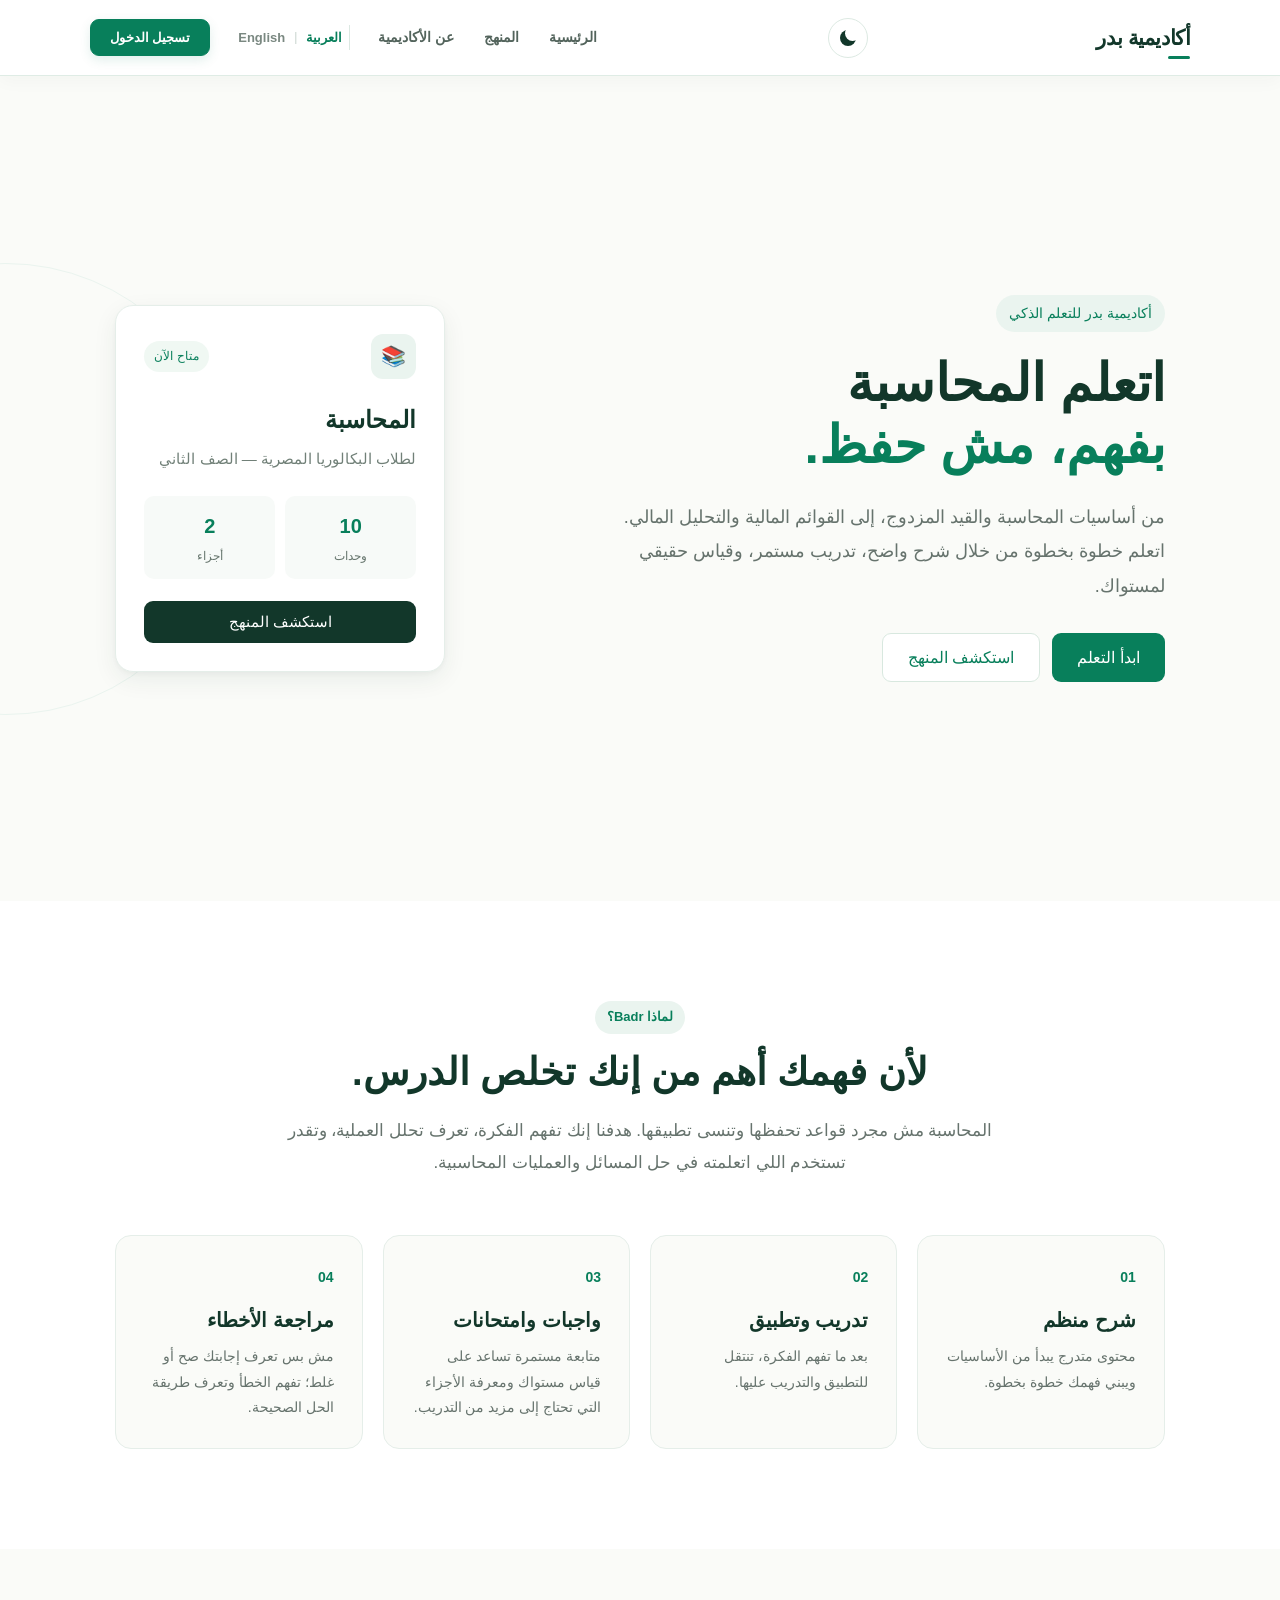
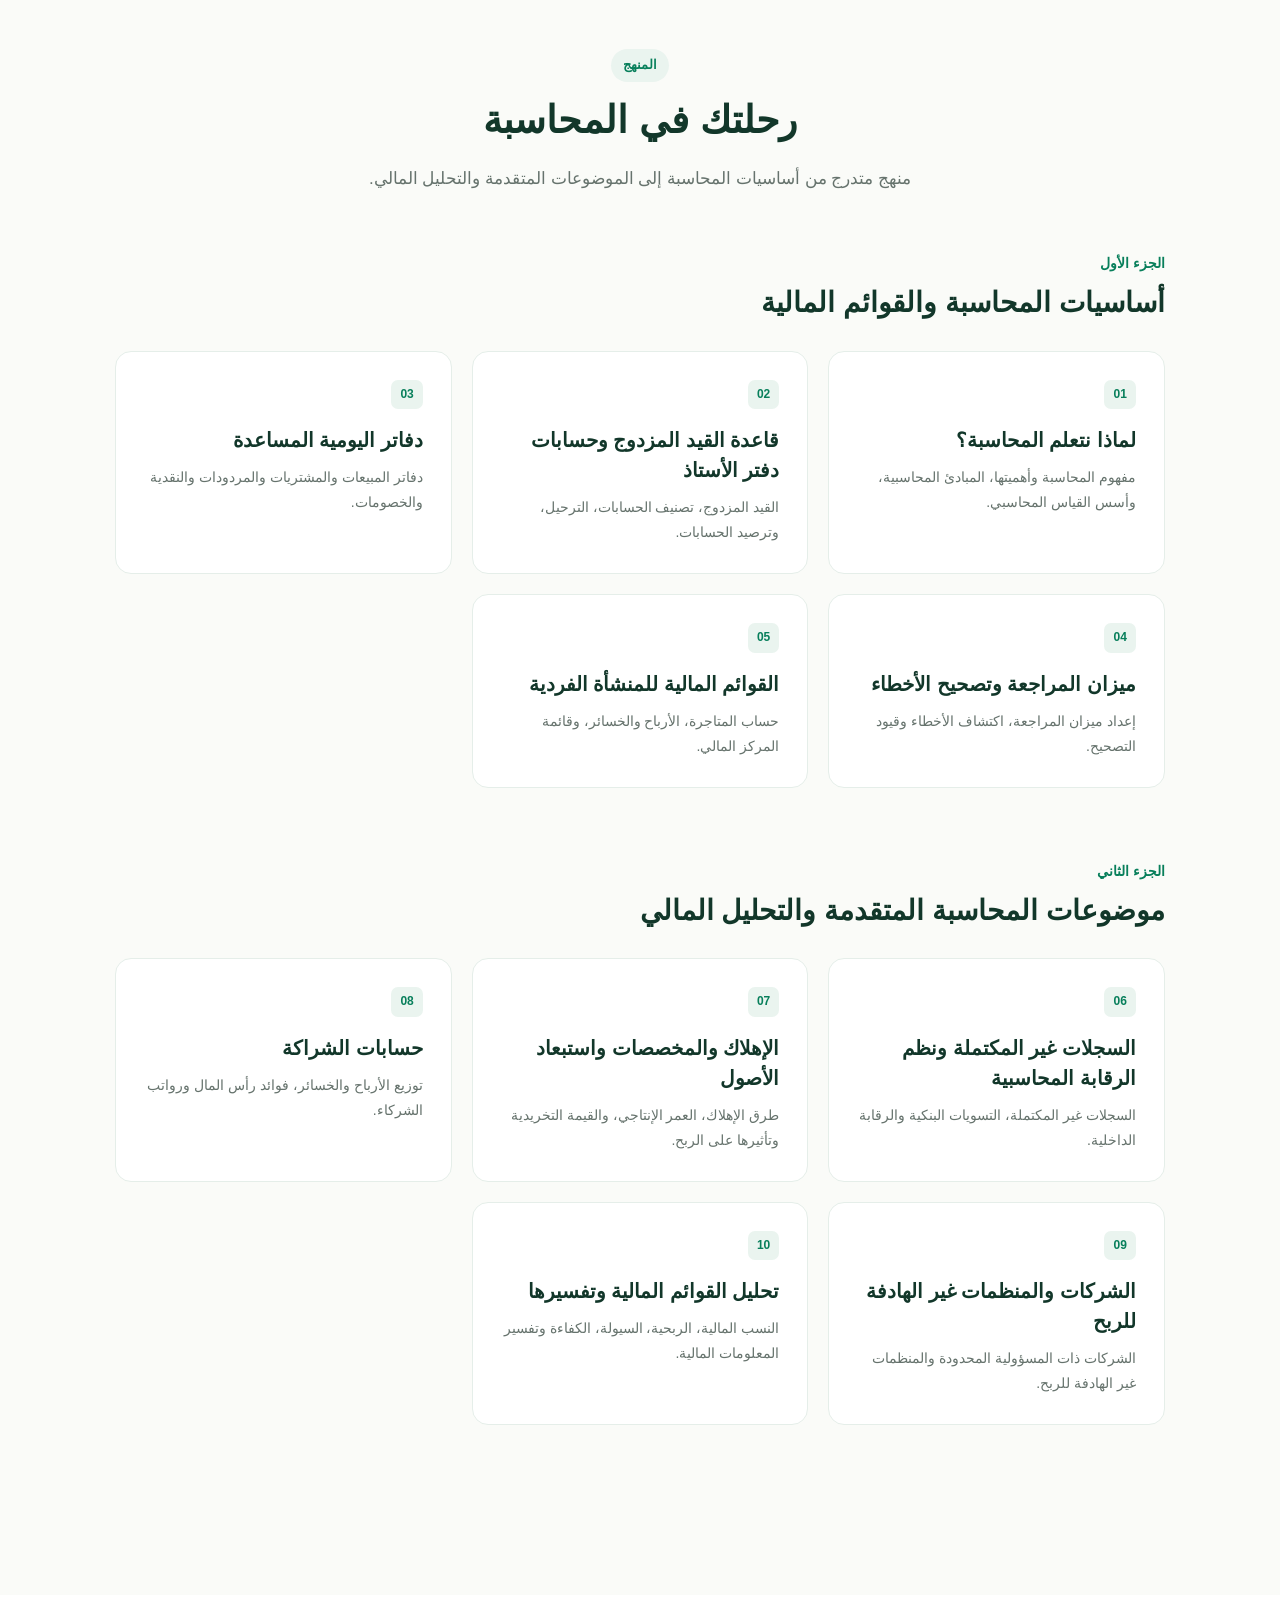
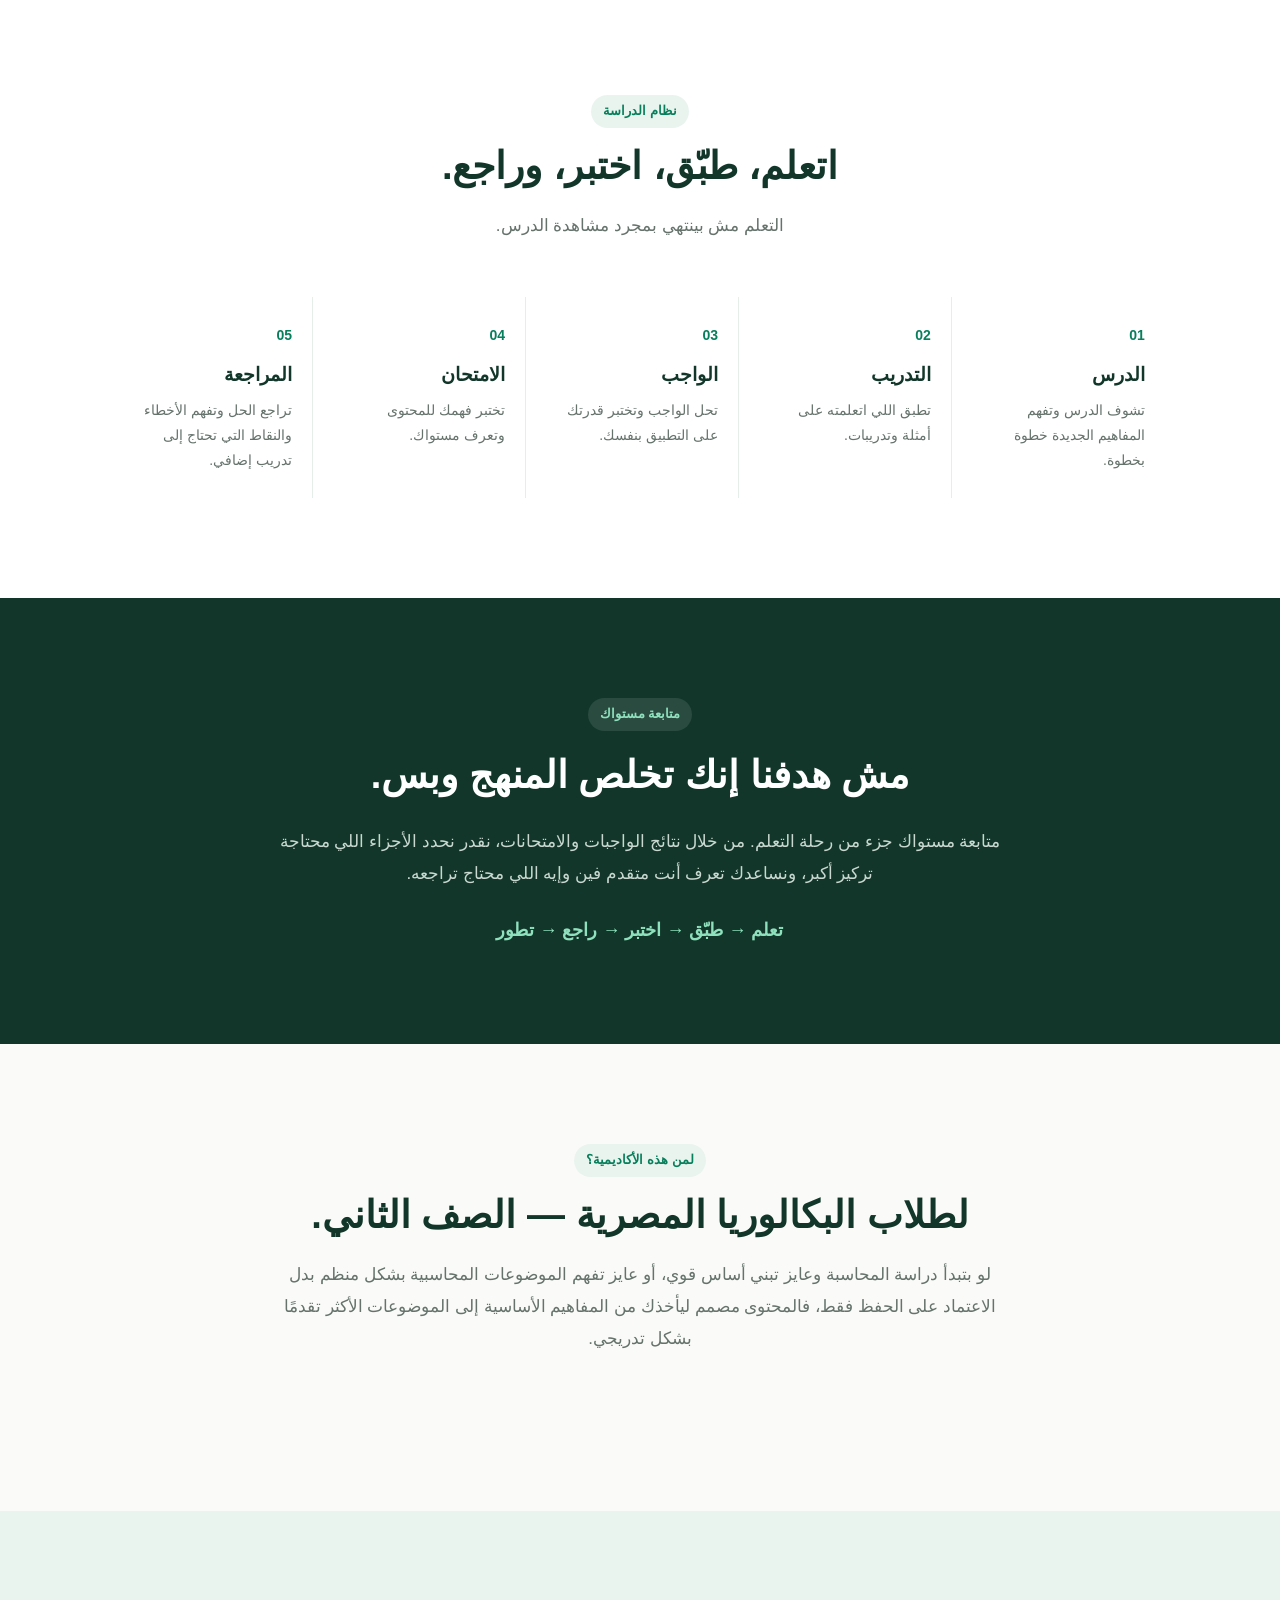
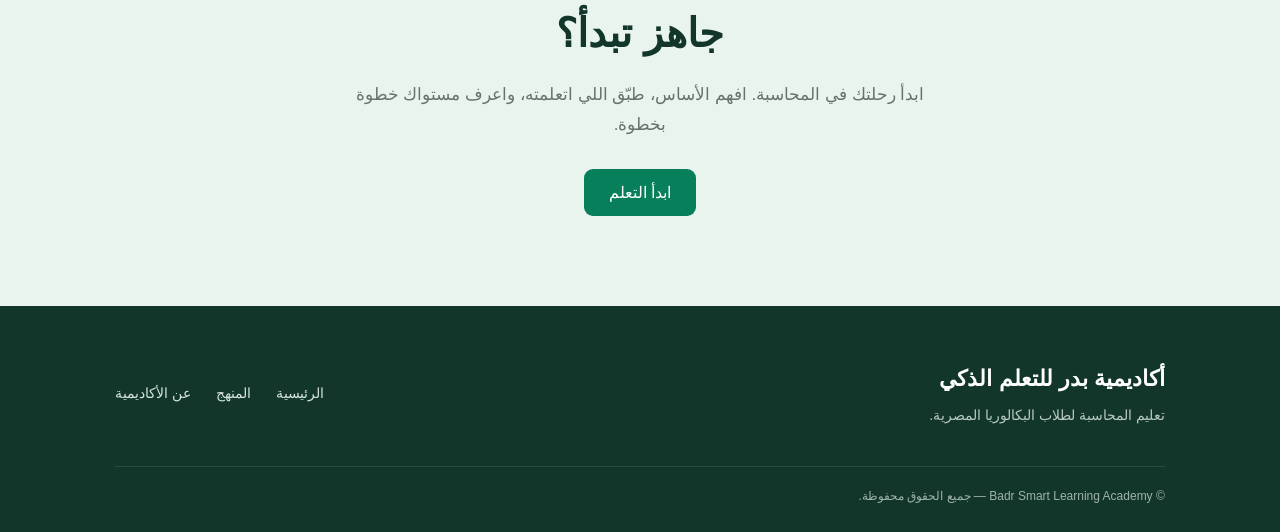
==== commit a98196dd: "update index.html" ====
--- a/index.html
+++ b/index.html
@@ -39,70 +39,11 @@
         </div>
 
 
-        <!-- زر القائمة للموبايل -->
-
-        <button
-            class="mobile-menu-button"
-            id="mobile-menu-button"
-            type="button"
-            aria-label="فتح القائمة"
-            aria-expanded="false"
-        >
-            <span></span>
-            <span></span>
-            <span></span>
-        </button>
-
-
-        <!-- NAVIGATION -->
-
-        <nav id="main-nav">
-
-            <a
-                href="#home"
-                id="nav-home"
-            >
-                الرئيسية
-            </a>
-
-
-            <a
-                href="#curriculum"
-                id="nav-curriculum"
-            >
-                المنهج
-            </a>
-
-
-            <a
-                href="#about"
-                id="nav-about"
-            >
-                عن الأكاديمية
-            </a>
-
-
-            <!-- LANGUAGE -->
-
-            <div class="language-switcher">
-
-                <button
-                    class="language-active"
-                    type="button"
-                >
-                    العربية
-                </button>
-
-                <span>|</span>
-
-                <button
-                    type="button"
-                >
-                    English
-                </button>
-
-            </div>
-
+        <!-- ================================= -->
+        <!-- HEADER ACTIONS -->
+        <!-- ================================= -->
+
+        <div class="mobile-header-actions">
 
             <!-- DARK MODE -->
 
@@ -117,6 +58,75 @@
             </button>
 
 
+            <!-- MOBILE MENU -->
+
+            <button
+                class="mobile-menu-button"
+                id="mobile-menu-button"
+                type="button"
+                aria-label="فتح القائمة"
+                aria-expanded="false"
+            >
+                <span></span>
+                <span></span>
+                <span></span>
+            </button>
+
+        </div>
+
+
+        <!-- ================================= -->
+        <!-- NAVIGATION -->
+        <!-- ================================= -->
+
+        <nav id="main-nav">
+
+            <a
+                href="#home"
+                id="nav-home"
+            >
+                الرئيسية
+            </a>
+
+
+            <a
+                href="#curriculum"
+                id="nav-curriculum"
+            >
+                المنهج
+            </a>
+
+
+            <a
+                href="#about"
+                id="nav-about"
+            >
+                عن الأكاديمية
+            </a>
+
+
+            <!-- LANGUAGE -->
+
+            <div class="language-switcher">
+
+                <button
+                    class="language-active"
+                    type="button"
+                >
+                    العربية
+                </button>
+
+                <span>|</span>
+
+                <button
+                    type="button"
+                >
+                    English
+                </button>
+
+            </div>
+
+
             <!-- LOGIN -->
 
             <button
--- a/css/style.css
+++ b/css/style.css
@@ -1,5 +1,6 @@
 /* =========================================================
    BADR ACADEMY — STYLE.CSS
+   Desktop preserved + Mobile Navbar + Dashboard isolation
 ========================================================= */
 
 /* =========================================================
@@ -108,6 +109,87 @@
 
 .logo:hover::after {
     width: 34px;
+}
+
+
+/* =========================================================
+   MOBILE MENU BUTTON
+   Hidden on Desktop
+========================================================= */
+
+.mobile-menu-button {
+    display: none;
+
+    width: 40px;
+    height: 40px;
+
+    padding: 0;
+
+    border: 1px solid #DCE9E2;
+    border-radius: 10px;
+
+    background-color: #FFFFFF;
+
+    cursor: pointer;
+
+    align-items: center;
+    justify-content: center;
+
+    flex-direction: column;
+
+    gap: 4px;
+
+    transition:
+        background-color 0.25s ease,
+        border-color 0.25s ease,
+        transform 0.2s ease,
+        box-shadow 0.25s ease;
+}
+
+.mobile-menu-button span {
+    display: block;
+
+    width: 18px;
+    height: 2px;
+
+    border-radius: 10px;
+
+    background-color: #12372A;
+
+    transition:
+        transform 0.3s ease,
+        opacity 0.25s ease,
+        background-color 0.25s ease;
+}
+
+.mobile-menu-button:hover {
+    background-color: #F3F8F5;
+
+    box-shadow:
+        0 5px 14px rgba(18, 55, 42, 0.08);
+}
+
+.mobile-menu-button:active {
+    transform: scale(0.94);
+}
+
+
+/* Hamburger → X */
+
+.mobile-menu-button.active span:nth-child(1) {
+    transform:
+        translateY(6px)
+        rotate(45deg);
+}
+
+.mobile-menu-button.active span:nth-child(2) {
+    opacity: 0;
+}
+
+.mobile-menu-button.active span:nth-child(3) {
+    transform:
+        translateY(-6px)
+        rotate(-45deg);
 }
 
 
@@ -1893,9 +1975,6 @@
    21. STUDENT DASHBOARD
 ========================================================= */
 
-
-/* Dashboard header */
-
 .dashboard-header {
     position: sticky;
     top: 0;
@@ -1921,9 +2000,6 @@
         0 4px 18px rgba(18, 55, 42, 0.035);
 }
 
-
-/* Dashboard logo */
-
 .dashboard-logo {
     font-size: 20px;
     font-weight: 800;
@@ -1931,18 +2007,11 @@
     color: #12372A;
 }
 
-
-/* Header actions */
-
 .dashboard-header-actions {
     display: flex;
     align-items: center;
-
     gap: 20px;
 }
-
-
-/* Notification */
 
 .dashboard-notification {
     width: 40px;
@@ -1974,9 +2043,6 @@
         0 6px 16px rgba(18, 55, 42, 0.08);
 }
 
-
-/* Bell */
-
 .notification-icon {
     position: relative;
 
@@ -2025,15 +2091,13 @@
 }
 
 
-/* Dashboard theme toggle */
+/* Dashboard theme */
 
 .dashboard-header .theme-toggle {
-    position: relative;
-
     width: 40px;
     height: 40px;
 
-    flex-shrink: 0;
+    min-width: 40px;
 
     padding: 0;
 
@@ -2050,7 +2114,7 @@
 
     overflow: hidden;
 
-    z-index: 5;
+    flex-shrink: 0;
 }
 
 .dashboard-header .theme-toggle .theme-moon {
@@ -2087,32 +2151,6 @@
         rotate(-120deg);
 }
 
-body.dark-mode .dashboard-header .theme-toggle {
-    background: #18251F;
-
-    border-color: #30443A;
-}
-
-body.dark-mode .dashboard-header .theme-moon {
-    opacity: 0;
-
-    transform:
-        scale(0.25)
-        rotate(120deg);
-}
-
-body.dark-mode .dashboard-header .theme-sun {
-    opacity: 1;
-
-    transform:
-        scale(1)
-        rotate(0deg);
-}
-
-body.dark-mode .dashboard-header .theme-moon::after {
-    background: #18251F;
-}
-
 
 /* =========================================================
    STUDENT PROFILE
@@ -2174,9 +2212,6 @@
     background: #FAFBF8;
 }
 
-
-/* Sidebar */
-
 .dashboard-sidebar {
     width: 240px;
 
@@ -2194,9 +2229,6 @@
     justify-content: space-between;
 }
 
-
-/* Dashboard nav */
-
 .dashboard-nav {
     display: flex;
 
@@ -2207,16 +2239,19 @@
     gap: 6px;
 }
 
+.dashboard-nav > a {
+    position: static;
+
+    padding: 0 14px;
+
+    color: #66736D;
+
+    text-decoration: none;
+}
+
 .dashboard-nav > a::after {
     display: none;
 }
-
-.dashboard-nav > a {
-    position: static;
-}
-
-
-/* Dashboard nav link */
 
 .dashboard-nav-link {
     min-height: 46px;
@@ -2257,9 +2292,6 @@
     color: #087F5B;
 }
 
-
-/* Nav icons */
-
 .nav-icon {
     width: 22px;
 
@@ -2268,9 +2300,6 @@
 
     font-size: 17px;
 }
-
-
-/* Logout */
 
 .sidebar-logout {
     width: 100%;
@@ -2312,15 +2341,14 @@
 
     min-width: 0;
 
+    width: 100%;
+
     padding: 40px;
 
     max-width: 1400px;
 
     margin: 0 auto;
 }
-
-
-/* Welcome */
 
 .dashboard-welcome {
     margin-bottom: 30px;
@@ -2498,11 +2526,6 @@
     line-height: 1.8;
 }
 
-
-/* =========================================================
-   CONTINUE LESSON
-========================================================= */
-
 .lesson-number {
     padding: 6px 10px;
 
@@ -2593,11 +2616,6 @@
         0 7px 18px rgba(8, 127, 91, 0.18);
 }
 
-
-/* =========================================================
-   UPCOMING
-========================================================= */
-
 .upcoming-item {
     display: flex;
 
@@ -2661,11 +2679,6 @@
     font-size: 11px;
 }
 
-
-/* =========================================================
-   WEAK TOPICS
-========================================================= */
-
 .weak-topic {
     display: flex;
 
@@ -2750,11 +2763,6 @@
 
     border-color: #C9DED4;
 }
-
-
-/* =========================================================
-   EXAM SCORE
-========================================================= */
 
 .exam-score {
     color: #087F5B;
@@ -2942,7 +2950,6 @@
             1px solid #E5EEE9;
     }
 
-
     /* Dashboard */
 
     .dashboard-sidebar {
@@ -2965,7 +2972,9 @@
 
 @media (max-width: 800px) {
 
-    /* Homepage header */
+    /* =========================
+       HOMEPAGE MOBILE HEADER
+    ========================= */
 
     header {
         min-height: 68px;
@@ -2973,27 +2982,120 @@
         padding: 0 5%;
     }
 
-    nav > a {
+    header > .mobile-menu-button {
+        display: flex;
+    }
+
+    header > nav {
+        position: absolute;
+
+        top: calc(100% + 10px);
+
+        left: 5%;
+        right: 5%;
+
+        display: flex;
+
+        flex-direction: column;
+
+        align-items: stretch;
+
+        gap: 4px;
+
+        padding: 10px;
+
+        background-color: #FFFFFF;
+
+        border: 1px solid #E1EBE6;
+
+        border-radius: 16px;
+
+        box-shadow:
+            0 16px 40px rgba(18, 55, 42, 0.10);
+
+        opacity: 0;
+        visibility: hidden;
+        pointer-events: none;
+
+        transform:
+            translateY(-8px)
+            scale(0.98);
+
+        transform-origin: top center;
+
+        transition:
+            opacity 0.25s ease,
+            visibility 0.25s ease,
+            transform 0.25s ease;
+    }
+
+    header > nav.mobile-menu-open {
+        opacity: 1;
+
+        visibility: visible;
+
+        pointer-events: auto;
+
+        transform:
+            translateY(0)
+            scale(1);
+    }
+
+    header > nav > a {
+        display: block;
+
+        width: 100%;
+
+        padding: 12px 14px;
+
+        border-radius: 9px;
+
+        color: #53645C;
+
+        font-size: 14px;
+    }
+
+    header > nav > a::after {
         display: none;
     }
 
-    nav {
-        gap: 12px;
-    }
-
-    .login-button {
-        padding: 9px 14px;
-
-        font-size: 13px;
-    }
-
-    .theme-toggle {
-        width: 36px;
-        height: 36px;
-    }
-
-
-    /* Hero */
+    header > nav > a:hover {
+        background-color: #F3F8F5;
+
+        color: #087F5B;
+    }
+
+    header > nav .language-switcher {
+        width: 100%;
+
+        justify-content: center;
+
+        padding: 10px 0;
+
+        border-right: none;
+
+        border-top: 1px solid #EEF3F0;
+        border-bottom: 1px solid #EEF3F0;
+
+        margin: 4px 0;
+    }
+
+    header > nav .theme-toggle {
+        align-self: center;
+
+        margin: 5px 0;
+    }
+
+    header > nav .login-button {
+        width: 100%;
+
+        margin-top: 3px;
+    }
+
+
+    /* =========================
+       HERO
+    ========================= */
 
     .hero {
         min-height: auto;
@@ -3020,7 +3122,9 @@
     }
 
 
-    /* Sections */
+    /* =========================
+       SECTIONS
+    ========================= */
 
     .why-badr,
     .curriculum,
@@ -3044,7 +3148,9 @@
     }
 
 
-    /* CTA */
+    /* =========================
+       CTA
+    ========================= */
 
     .final-cta {
         padding: 70px 6%;
@@ -3055,7 +3161,9 @@
     }
 
 
-    /* Footer */
+    /* =========================
+       FOOTER
+    ========================= */
 
     footer {
         padding: 45px 6% 25px;
@@ -3068,7 +3176,9 @@
     }
 
 
-    /* Auth */
+    /* =========================
+       AUTH
+    ========================= */
 
     .auth-card {
         padding: 30px 22px;
@@ -3090,7 +3200,9 @@
     }
 
 
-    /* Dashboard */
+    /* =========================
+       DASHBOARD MOBILE
+    ========================= */
 
     .dashboard-header {
         min-height: 64px;
@@ -3109,10 +3221,24 @@
         padding: 20px 10px;
     }
 
+    /*
+       IMPORTANT:
+       homepage rule nav > a { display:none; }
+       must NOT hide dashboard links.
+    */
+
+    .dashboard-nav > a.dashboard-nav-link {
+        display: flex;
+
+        width: 100%;
+
+        padding: 0;
+
+        position: static;
+    }
+
     .dashboard-nav-link {
         justify-content: center;
-
-        padding: 0;
     }
 
     .dashboard-nav-link span:last-child {
@@ -3136,6 +3262,10 @@
     }
 
     .dashboard-stats {
+        grid-template-columns: 1fr;
+    }
+
+    .dashboard-main-grid {
         grid-template-columns: 1fr;
     }
 
@@ -3150,6 +3280,8 @@
     .dashboard-header .theme-toggle {
         width: 36px;
         height: 36px;
+
+        min-width: 36px;
     }
 
     .dashboard-notification {
@@ -3203,6 +3335,49 @@
         width: 36px;
         height: 36px;
     }
+}
+
+
+/* =========================================================
+   DARK MODE — MOBILE NAV
+========================================================= */
+
+body.dark-mode .mobile-menu-button {
+    background-color: #18251F;
+
+    border-color: #30443A;
+}
+
+body.dark-mode .mobile-menu-button span {
+    background-color: #E8F0EC;
+}
+
+body.dark-mode .mobile-menu-button:hover {
+    background-color: #213129;
+}
+
+body.dark-mode header > nav {
+    background-color: #121D18;
+
+    border-color: #26372F;
+
+    box-shadow:
+        0 16px 40px rgba(0, 0, 0, 0.30);
+}
+
+body.dark-mode header > nav > a {
+    color: #AABBB3;
+}
+
+body.dark-mode header > nav > a:hover {
+    background-color: #1A2922;
+
+    color: #55C995;
+}
+
+body.dark-mode header > nav .language-switcher {
+    border-top-color: #26372F;
+    border-bottom-color: #26372F;
 }
 
 
@@ -3223,4 +3398,31 @@
 
         scroll-behavior: auto !important;
     }
+}
+
+
+/* =========================================================
+   ACCESSIBILITY
+========================================================= */
+
+button:focus-visible,
+a:focus-visible,
+input:focus-visible {
+    outline:
+        3px solid rgba(8, 127, 91, 0.25);
+
+    outline-offset: 3px;
+}
+
+
+/* =========================================================
+   DASHBOARD MOTION
+========================================================= */
+
+.dashboard-stat-card,
+.dashboard-card,
+.dashboard-nav-link,
+.dashboard-notification,
+.dashboard-header .theme-toggle {
+    will-change: transform;
 }
